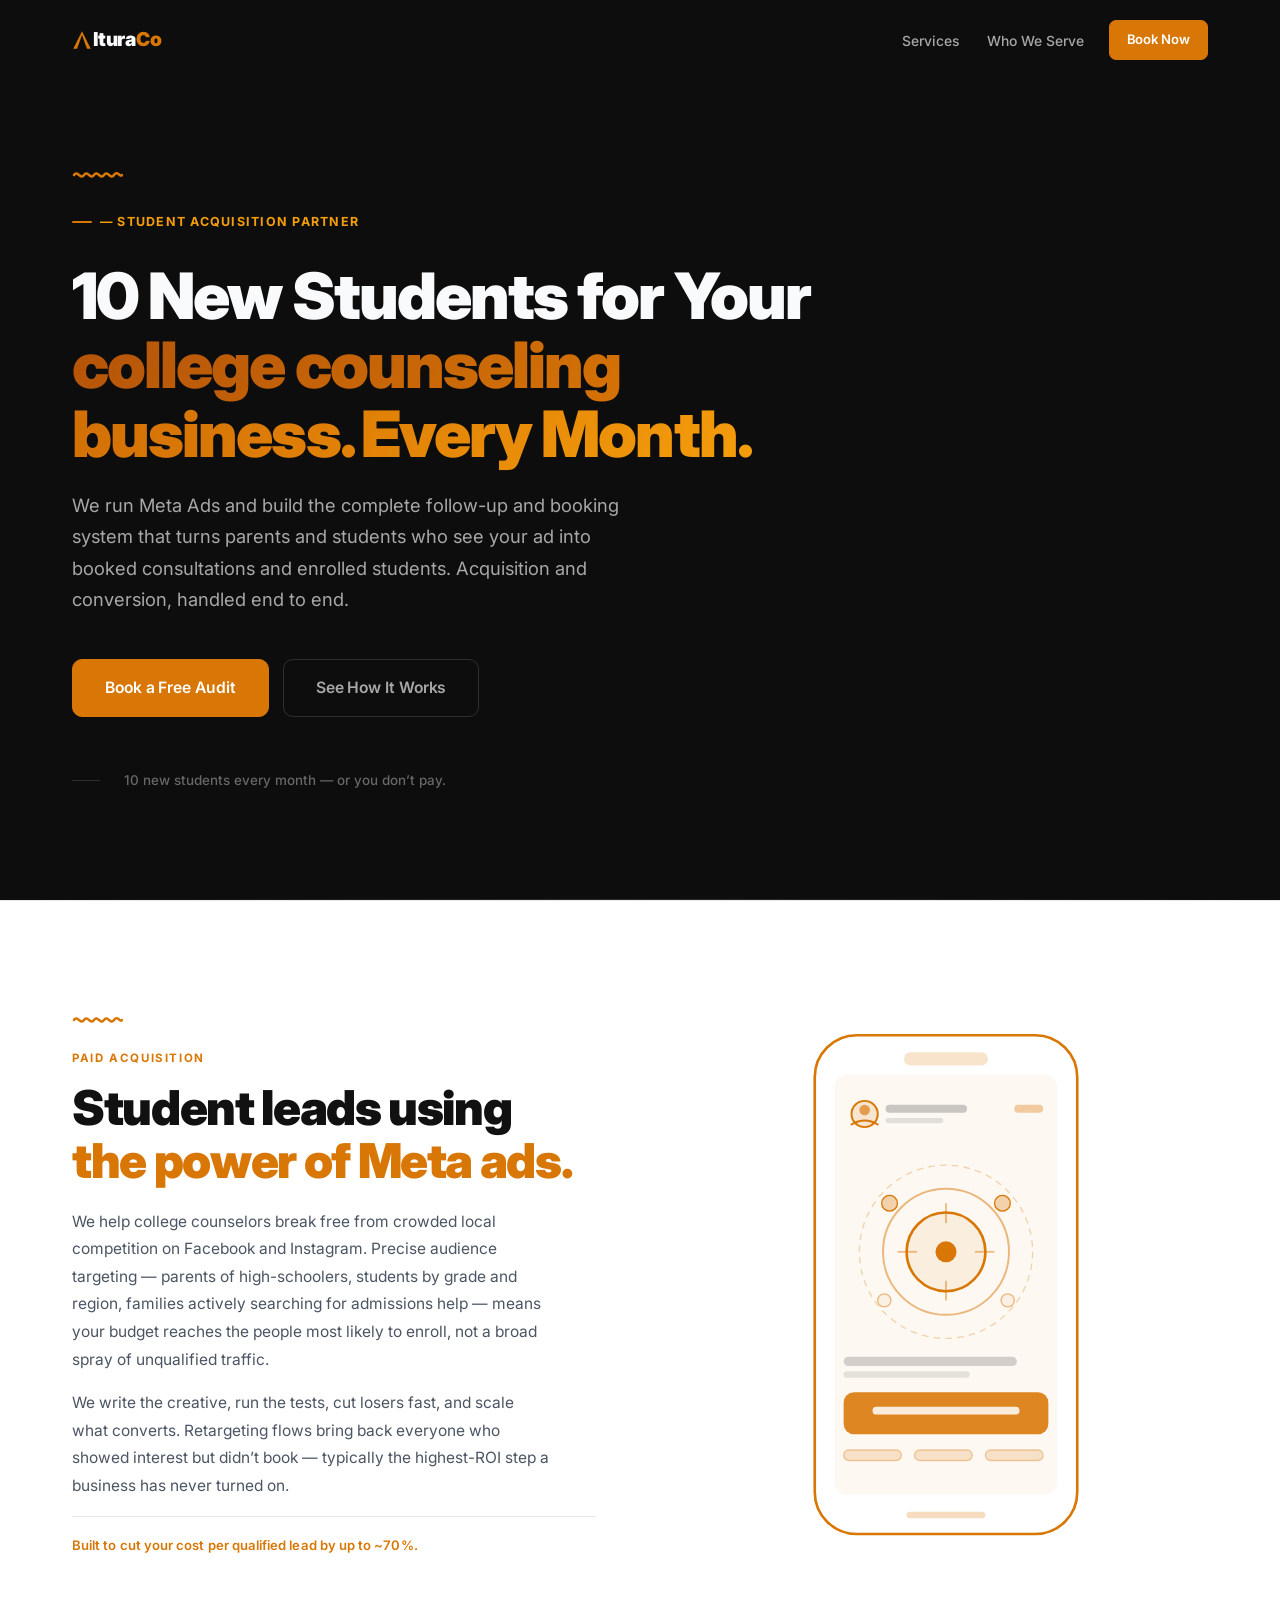
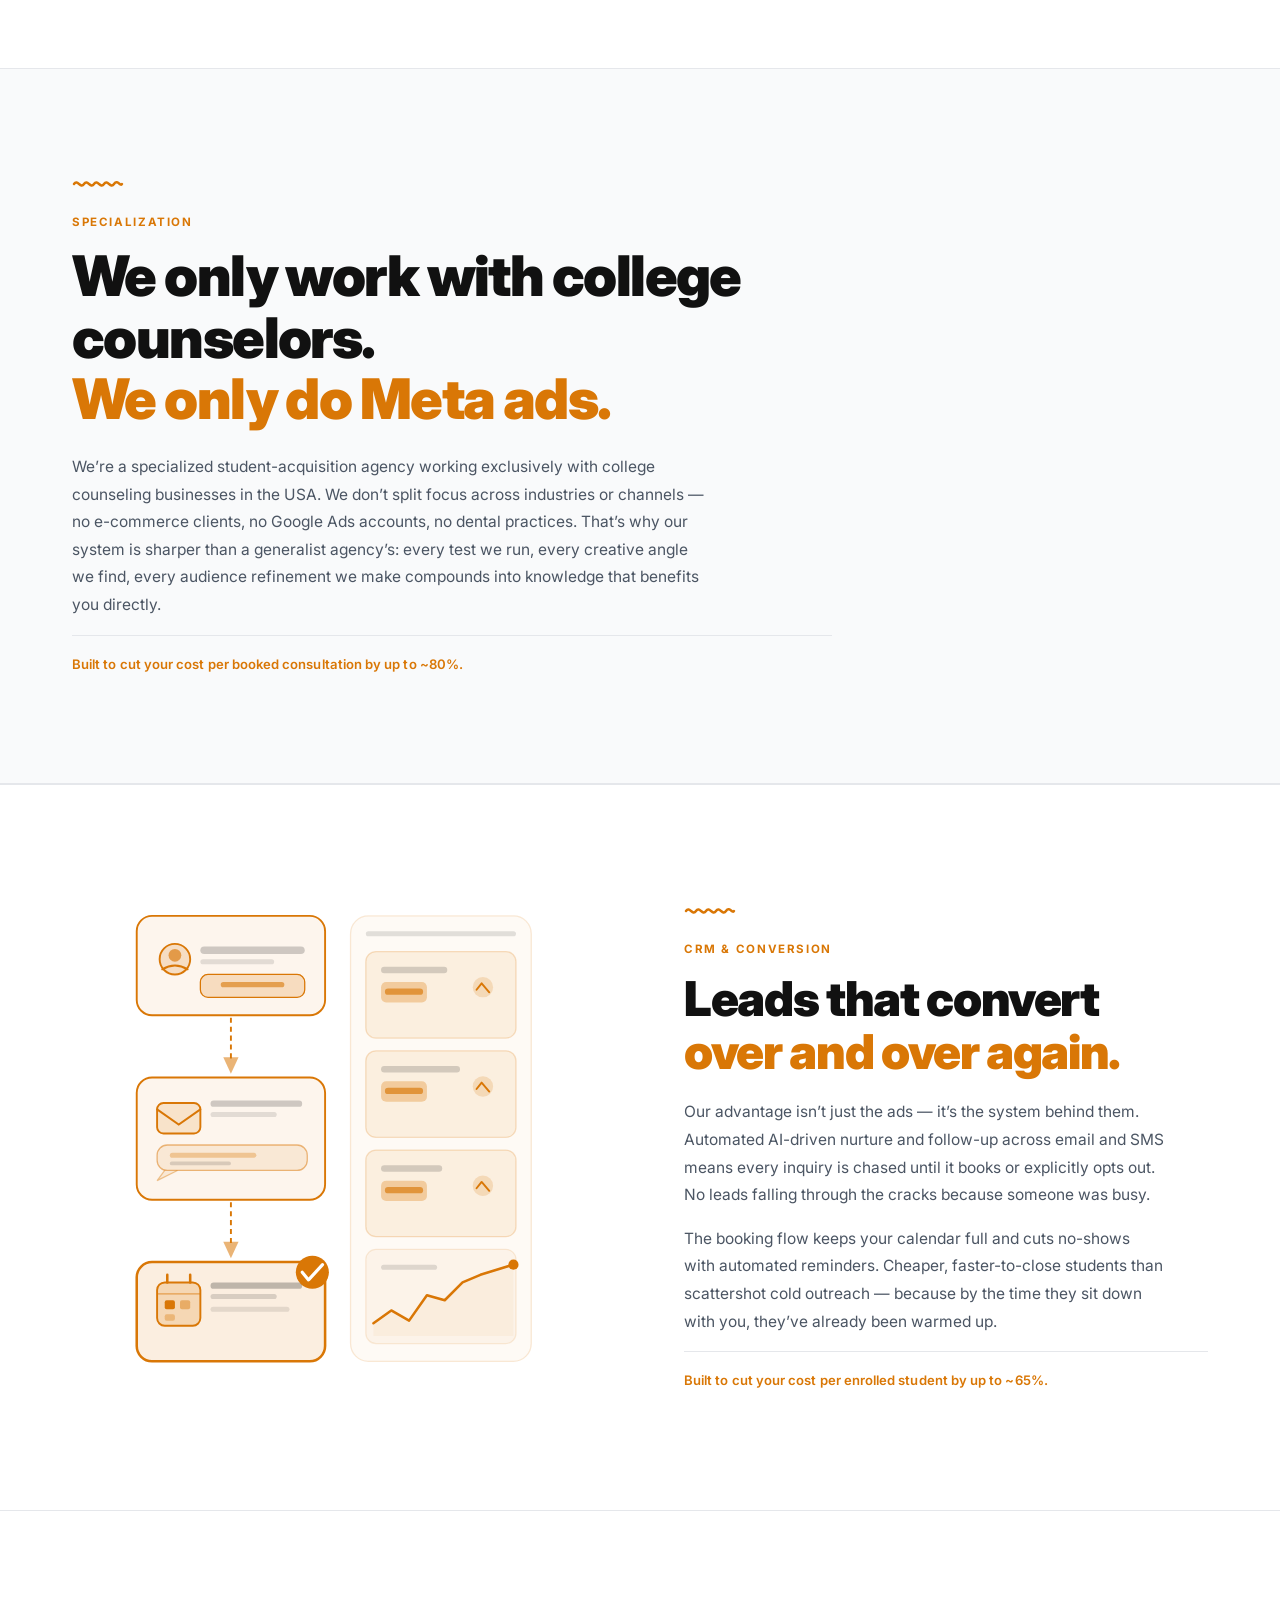
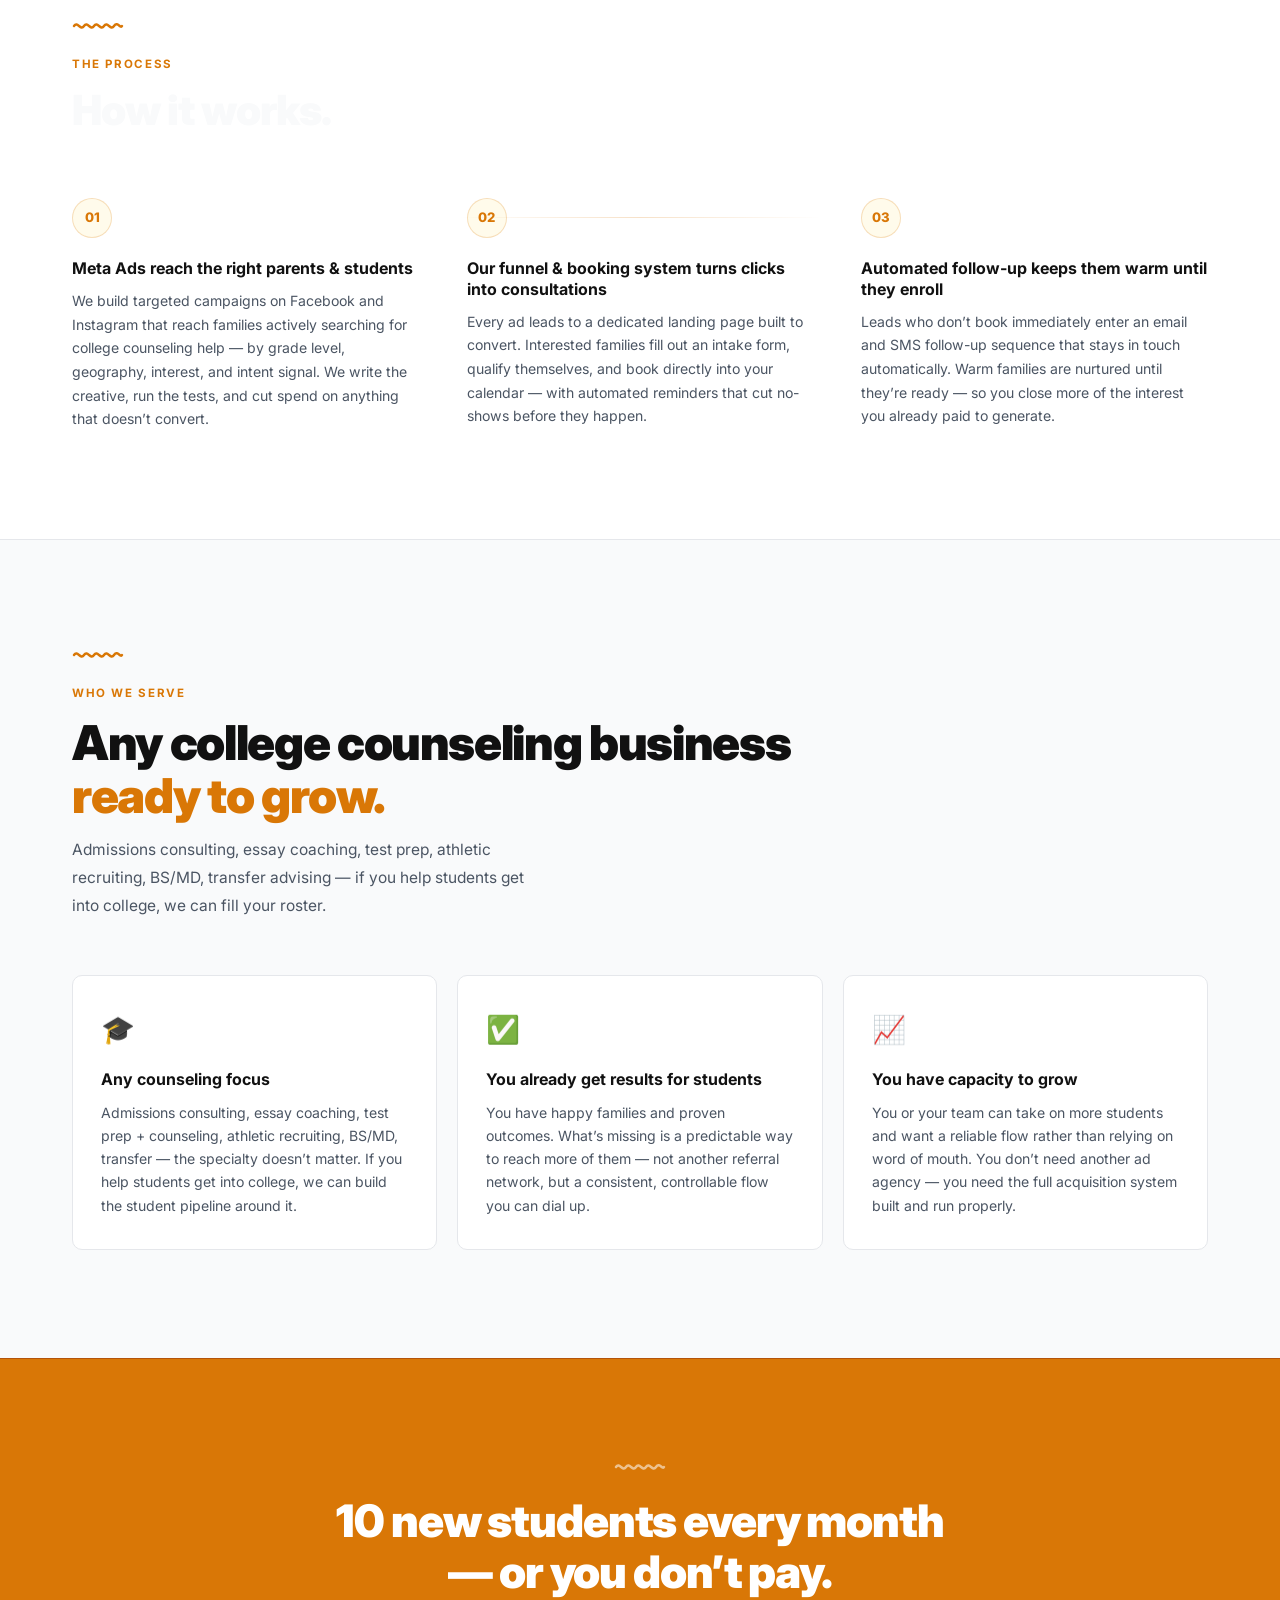
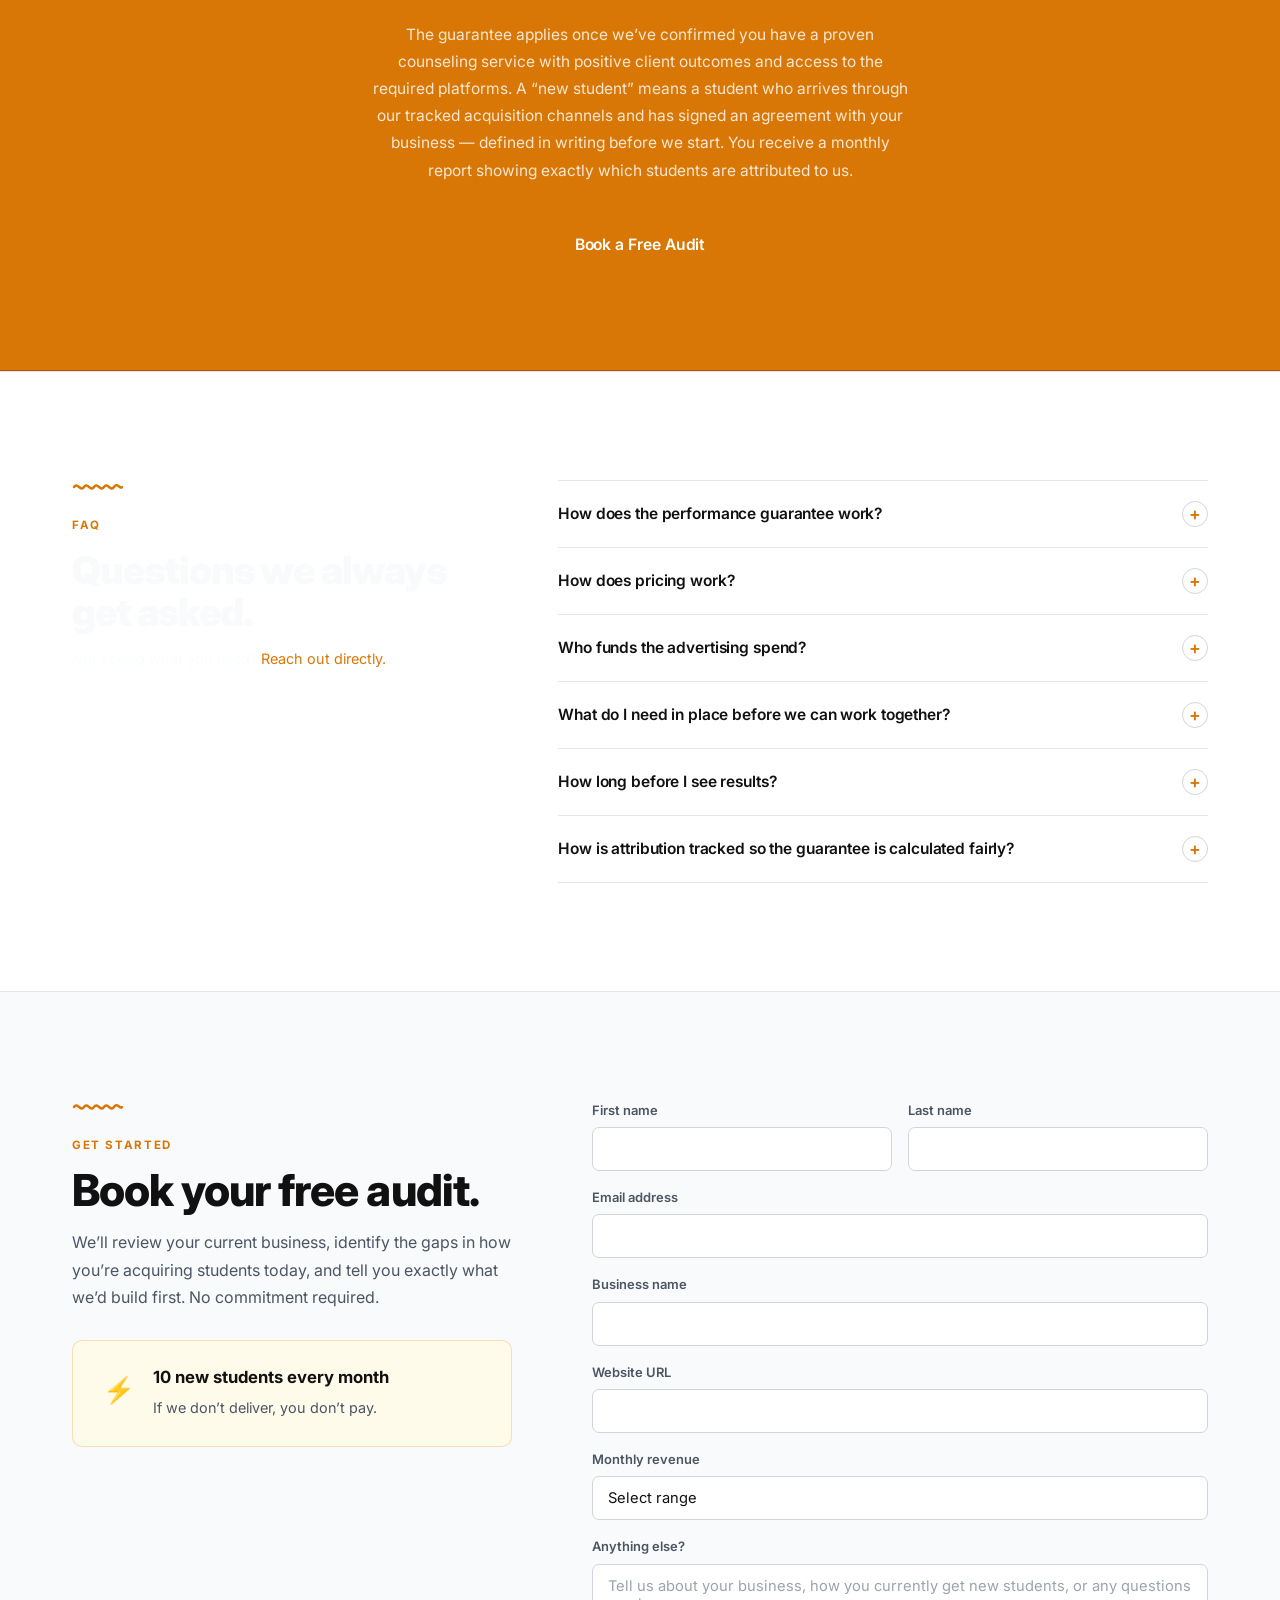
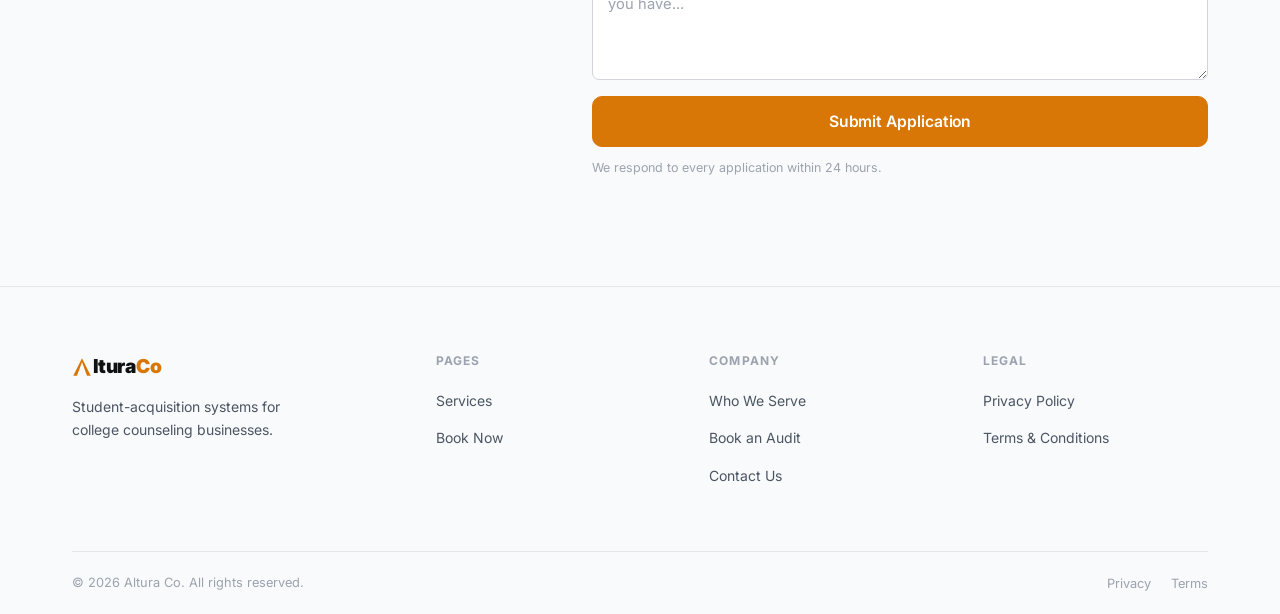
==== index.html @ 6a2d8220 "Replace 'practice' with 'business' across all pages Every reference to the college counseling practi" ====
﻿<!DOCTYPE html>
<html lang="en">
<head>
  <meta charset="UTF-8">
  <meta name="viewport" content="width=device-width, initial-scale=1.0">
  <title>Altura Co &mdash; Student Acquisition for College Counselors</title>
  <meta name="description" content="Altura Co fills college counseling businesses with 10 new students every month using Meta Ads and a complete acquisition system. Guaranteed.">
  <link rel="preconnect" href="https://fonts.googleapis.com">
  <link rel="preconnect" href="https://fonts.gstatic.com" crossorigin>
  <link href="https://fonts.googleapis.com/css2?family=Inter:wght@400;500;600;700;800;900&display=swap" rel="stylesheet">
  <link rel="stylesheet" href="style.css">
</head>
<body>

  <!-- NAV -->
  <nav class="nav" id="nav">
    <div class="container nav__inner">
      <a href="index.html" class="nav__logo"><img src="logo.svg" alt="A" class="nav__logo-icon">ltura<span>Co</span></a>
      <button class="nav__toggle" id="navToggle" aria-label="Open menu">
        <span></span><span></span><span></span>
      </button>
      <ul class="nav__links" id="navLinks">
        <li><a href="services.html">Services</a></li>
        <li><a href="#who-we-serve">Who We Serve</a></li>
        <li><a href="contact.html" class="btn btn--primary btn--sm">Book Now</a></li>
      </ul>
    </div>
  </nav>

  <!-- HERO -->
  <section class="hero">
    <div class="container">
      <div class="hero__inner">
        <span class="squiggle"><svg width="52" height="14" viewBox="0 0 52 14" fill="none" aria-hidden="true"><path d="M2 7 C5.5 2 8.5 12 12 7 C15.5 2 18.5 12 22 7 C25.5 2 28.5 12 32 7 C35.5 2 38.5 12 42 7 C45.5 2 48.5 10 50 7" stroke="#d97706" stroke-width="2.5" stroke-linecap="round"/></svg></span>
        <p class="hero__eyebrow">&#8212; Student Acquisition Partner</p>
        <h1>10 New Students for Your<br><span class="gradient-text">college counseling business. Every Month.</span></h1>
        <p class="hero__sub">We run Meta Ads and build the complete follow-up and booking system that turns parents and students who see your ad into booked consultations and enrolled students. Acquisition and conversion, handled end to end.</p>
        <div class="hero__ctas">
          <a href="contact.html" class="btn btn--primary btn--lg">Book a Free Audit</a>
          <a href="services.html" class="btn btn--ghost btn--lg">See How It Works</a>
        </div>
        <p class="hero__proof">
          <span class="hero__proof-line"></span>
          10 new students every month &mdash; or you don&rsquo;t pay.
        </p>
      </div>
    </div>
  </section>


  <!-- SECTION: Meta Ads — text left, illustration right -->
  <section class="split">
    <div class="container">
      <div class="split__inner">
        <div class="split__text">
          <span class="squiggle"><svg width="52" height="14" viewBox="0 0 52 14" fill="none" aria-hidden="true"><path d="M2 7 C5.5 2 8.5 12 12 7 C15.5 2 18.5 12 22 7 C25.5 2 28.5 12 32 7 C35.5 2 38.5 12 42 7 C45.5 2 48.5 10 50 7" stroke="#d97706" stroke-width="2.5" stroke-linecap="round"/></svg></span>
          <span class="kicker">Paid Acquisition</span>
          <h2 class="headline">Student leads using<br><em>the power of Meta ads.</em></h2>
          <p class="body-copy">We help college counselors break free from crowded local competition on Facebook and Instagram. Precise audience targeting &mdash; parents of high-schoolers, students by grade and region, families actively searching for admissions help &mdash; means your budget reaches the people most likely to enroll, not a broad spray of unqualified traffic.</p>
          <p class="body-copy">We write the creative, run the tests, cut losers fast, and scale what converts. Retargeting flows bring back everyone who showed interest but didn&rsquo;t book &mdash; typically the highest-ROI step a business has never turned on.</p>
          <span class="proof-line"><strong>Built to cut your cost per qualified lead by up to ~70%.</strong></span>
        </div>
        <div class="split__illus">
          <!-- ILLUSTRATION: Phone showing Meta ad targeting interface with audience rings -->
          <svg viewBox="0 0 320 420" fill="none" xmlns="http://www.w3.org/2000/svg" aria-label="Phone showing Meta ad targeting interface">
            <rect x="60" y="20" width="200" height="380" rx="32" stroke="#d97706" stroke-width="2"/>
            <rect x="75" y="50" width="170" height="320" rx="10" fill="rgba(217,119,6,0.05)"/>
            <rect x="128" y="33" width="64" height="10" rx="5" fill="rgba(217,119,6,0.2)"/>
            <rect x="130" y="383" width="60" height="5" rx="2.5" fill="rgba(217,119,6,0.25)"/>
            <circle cx="98" cy="80" r="10" fill="rgba(217,119,6,0.15)" stroke="#d97706" stroke-width="1.5"/>
            <circle cx="98" cy="77" r="4" fill="#d97706" fill-opacity="0.65"/>
            <path d="M88 88 Q98 82 108 88" stroke="#d97706" stroke-width="1.5" fill="none" stroke-linecap="round"/>
            <rect x="114" y="73" width="62" height="6" rx="3" fill="rgba(17,17,17,0.22)"/>
            <rect x="114" y="83" width="44" height="4" rx="2" fill="rgba(17,17,17,0.11)"/>
            <rect x="212" y="73" width="22" height="6" rx="3" fill="rgba(217,119,6,0.35)"/>
            <circle cx="160" cy="185" r="66" stroke="#d97706" stroke-width="1" stroke-dasharray="5 4" fill="none" opacity="0.3"/>
            <circle cx="160" cy="185" r="48" stroke="#d97706" stroke-width="1.5" fill="none" opacity="0.5"/>
            <circle cx="160" cy="185" r="30" stroke="#d97706" stroke-width="2" fill="rgba(217,119,6,0.08)"/>
            <circle cx="160" cy="185" r="8" fill="#d97706"/>
            <line x1="160" y1="148" x2="160" y2="163" stroke="#d97706" stroke-width="1.5" opacity="0.45"/>
            <line x1="160" y1="207" x2="160" y2="222" stroke="#d97706" stroke-width="1.5" opacity="0.45"/>
            <line x1="123" y1="185" x2="138" y2="185" stroke="#d97706" stroke-width="1.5" opacity="0.45"/>
            <line x1="182" y1="185" x2="197" y2="185" stroke="#d97706" stroke-width="1.5" opacity="0.45"/>
            <circle cx="117" cy="148" r="6" fill="rgba(217,119,6,0.3)" stroke="#d97706" stroke-width="1"/>
            <circle cx="203" cy="148" r="6" fill="rgba(217,119,6,0.3)" stroke="#d97706" stroke-width="1"/>
            <circle cx="113" cy="222" r="5" fill="rgba(217,119,6,0.12)" stroke="#d97706" stroke-width="1" opacity="0.5"/>
            <circle cx="207" cy="222" r="5" fill="rgba(217,119,6,0.12)" stroke="#d97706" stroke-width="1" opacity="0.5"/>
            <rect x="82" y="265" width="132" height="7" rx="3.5" fill="rgba(17,17,17,0.18)"/>
            <rect x="82" y="276" width="96" height="5" rx="2.5" fill="rgba(17,17,17,0.10)"/>
            <rect x="82" y="292" width="156" height="32" rx="8" fill="#d97706" opacity="0.88"/>
            <rect x="104" y="303" width="112" height="6" rx="3" fill="white" opacity="0.85"/>
            <rect x="82" y="336" width="44" height="8" rx="4" fill="rgba(217,119,6,0.18)" stroke="#d97706" stroke-width="1" stroke-opacity="0.35"/>
            <rect x="136" y="336" width="44" height="8" rx="4" fill="rgba(217,119,6,0.18)" stroke="#d97706" stroke-width="1" stroke-opacity="0.35"/>
            <rect x="190" y="336" width="44" height="8" rx="4" fill="rgba(217,119,6,0.18)" stroke="#d97706" stroke-width="1" stroke-opacity="0.35"/>
          </svg>
        </div>
      </div>
    </div>
  </section>

  <!-- SECTION: Statement — full-width, no illustration -->
  <section class="statement">
    <div class="container">
      <div class="statement__inner">
        <span class="squiggle"><svg width="52" height="14" viewBox="0 0 52 14" fill="none" aria-hidden="true"><path d="M2 7 C5.5 2 8.5 12 12 7 C15.5 2 18.5 12 22 7 C25.5 2 28.5 12 32 7 C35.5 2 38.5 12 42 7 C45.5 2 48.5 10 50 7" stroke="#d97706" stroke-width="2.5" stroke-linecap="round"/></svg></span>
        <span class="kicker">Specialization</span>
        <h2 class="headline">We only work with college counselors.<br><em>We only do Meta ads.</em></h2>
        <p class="body-copy" style="max-width:640px;">We&rsquo;re a specialized student-acquisition agency working exclusively with college counseling businesses in the USA. We don&rsquo;t split focus across industries or channels &mdash; no e-commerce clients, no Google Ads accounts, no dental practices. That&rsquo;s why our system is sharper than a generalist agency&rsquo;s: every test we run, every creative angle we find, every audience refinement we make compounds into knowledge that benefits you directly.</p>
        <span class="proof-line"><strong>Built to cut your cost per booked consultation by up to ~80%.</strong></span>
      </div>
    </div>
  </section>

  <!-- SECTION: Leads that convert — illustration left, text right -->
  <section class="split split--reverse">
    <div class="container">
      <div class="split__inner">
        <div class="split__text">
          <span class="squiggle"><svg width="52" height="14" viewBox="0 0 52 14" fill="none" aria-hidden="true"><path d="M2 7 C5.5 2 8.5 12 12 7 C15.5 2 18.5 12 22 7 C25.5 2 28.5 12 32 7 C35.5 2 38.5 12 42 7 C45.5 2 48.5 10 50 7" stroke="#d97706" stroke-width="2.5" stroke-linecap="round"/></svg></span>
          <span class="kicker">CRM &amp; Conversion</span>
          <h2 class="headline">Leads that convert<br><em>over and over again.</em></h2>
          <p class="body-copy">Our advantage isn&rsquo;t just the ads &mdash; it&rsquo;s the system behind them. Automated AI-driven nurture and follow-up across email and SMS means every inquiry is chased until it books or explicitly opts out. No leads falling through the cracks because someone was busy.</p>
          <p class="body-copy">The booking flow keeps your calendar full and cuts no-shows with automated reminders. Cheaper, faster-to-close students than scattershot cold outreach &mdash; because by the time they sit down with you, they&rsquo;ve already been warmed up.</p>
          <span class="proof-line"><strong>Built to cut your cost per enrolled student by up to ~65%.</strong></span>
        </div>
        <div class="split__illus">
          <!-- ILLUSTRATION: Lead nurture flow from inquiry to enrolled student -->
          <svg viewBox="0 0 330 400" fill="none" xmlns="http://www.w3.org/2000/svg" aria-label="Lead nurture flow from inquiry to booked consultation">
            <rect x="10" y="18" width="148" height="78" rx="12" fill="rgba(217,119,6,0.07)" stroke="#d97706" stroke-width="1.5"/>
            <circle cx="40" cy="52" r="12" fill="rgba(217,119,6,0.18)" stroke="#d97706" stroke-width="1.5"/>
            <circle cx="40" cy="49" r="5" fill="#d97706" fill-opacity="0.65"/>
            <path d="M30 60 Q40 54 50 60" stroke="#d97706" stroke-width="1.5" fill="none" stroke-linecap="round"/>
            <rect x="60" y="42" width="82" height="6" rx="3" fill="rgba(17,17,17,0.2)"/>
            <rect x="60" y="52" width="58" height="4" rx="2" fill="rgba(17,17,17,0.11)"/>
            <rect x="60" y="64" width="82" height="18" rx="6" fill="rgba(217,119,6,0.2)" stroke="#d97706" stroke-width="1"/>
            <rect x="76" y="70" width="50" height="4" rx="2" fill="#d97706" fill-opacity="0.6"/>
            <line x1="84" y1="98" x2="84" y2="132" stroke="#d97706" stroke-width="1.5" stroke-dasharray="4 3"/>
            <polygon points="78,129 84,142 90,129" fill="#d97706" fill-opacity="0.55"/>
            <rect x="10" y="145" width="148" height="96" rx="12" fill="rgba(217,119,6,0.07)" stroke="#d97706" stroke-width="1.5"/>
            <rect x="26" y="165" width="34" height="24" rx="5" fill="rgba(217,119,6,0.15)" stroke="#d97706" stroke-width="1.5"/>
            <path d="M26 170 L43 182 L60 170" stroke="#d97706" stroke-width="1.5" fill="none" stroke-linecap="round"/>
            <rect x="68" y="163" width="72" height="5" rx="2.5" fill="rgba(17,17,17,0.2)"/>
            <rect x="68" y="172" width="52" height="4" rx="2" fill="rgba(17,17,17,0.11)"/>
            <rect x="26" y="198" width="118" height="20" rx="8" fill="rgba(217,119,6,0.1)" stroke="#d97706" stroke-width="1" stroke-opacity="0.5"/>
            <path d="M32 218 L26 226 L42 218" fill="rgba(217,119,6,0.1)" stroke="#d97706" stroke-width="1" stroke-opacity="0.4"/>
            <rect x="36" y="204" width="68" height="4" rx="2" fill="#d97706" fill-opacity="0.32"/>
            <rect x="36" y="211" width="48" height="3" rx="1.5" fill="rgba(17,17,17,0.14)"/>
            <line x1="84" y1="243" x2="84" y2="277" stroke="#d97706" stroke-width="1.5" stroke-dasharray="4 3"/>
            <polygon points="78,274 84,287 90,274" fill="#d97706" fill-opacity="0.55"/>
            <rect x="10" y="290" width="148" height="78" rx="12" fill="rgba(217,119,6,0.12)" stroke="#d97706" stroke-width="2"/>
            <rect x="26" y="306" width="34" height="34" rx="6" fill="rgba(217,119,6,0.2)" stroke="#d97706" stroke-width="1.5"/>
            <line x1="26" y1="315" x2="60" y2="315" stroke="#d97706" stroke-width="1" opacity="0.6"/>
            <line x1="34" y1="306" x2="34" y2="300" stroke="#d97706" stroke-width="2" stroke-linecap="round"/>
            <line x1="52" y1="306" x2="52" y2="300" stroke="#d97706" stroke-width="2" stroke-linecap="round"/>
            <rect x="32" y="320" width="8" height="7" rx="1.5" fill="#d97706"/>
            <rect x="44" y="320" width="8" height="7" rx="1.5" fill="#d97706" fill-opacity="0.45"/>
            <rect x="32" y="331" width="8" height="5" rx="1.5" fill="#d97706" fill-opacity="0.35"/>
            <rect x="68" y="306" width="72" height="5" rx="2.5" fill="rgba(17,17,17,0.26)"/>
            <rect x="68" y="315" width="52" height="4" rx="2" fill="rgba(17,17,17,0.15)"/>
            <rect x="68" y="325" width="62" height="4" rx="2" fill="rgba(17,17,17,0.10)"/>
            <circle cx="148" cy="298" r="13" fill="#d97706"/>
            <path d="M140 298 L145 304 L156 292" stroke="white" stroke-width="2.5" stroke-linecap="round" stroke-linejoin="round" fill="none"/>
            <rect x="178" y="18" width="142" height="350" rx="14" fill="rgba(217,119,6,0.04)" stroke="rgba(217,119,6,0.16)" stroke-width="1"/>
            <rect x="190" y="30" width="118" height="4" rx="2" fill="rgba(17,17,17,0.12)"/>
            <rect x="190" y="46" width="118" height="68" rx="8" fill="rgba(217,119,6,0.09)" stroke="rgba(217,119,6,0.22)" stroke-width="1"/>
            <rect x="202" y="58" width="52" height="5" rx="2.5" fill="rgba(17,17,17,0.17)"/>
            <rect x="202" y="70" width="36" height="16" rx="4" fill="rgba(217,119,6,0.3)"/>
            <rect x="205" y="75" width="30" height="5" rx="2.5" fill="#d97706" fill-opacity="0.65"/>
            <circle cx="282" cy="74" r="8" fill="rgba(217,119,6,0.18)"/>
            <polyline points="277,76 281,71 287,78" stroke="#d97706" stroke-width="1.5" fill="none" stroke-linecap="round" stroke-linejoin="round"/>
            <rect x="190" y="124" width="118" height="68" rx="8" fill="rgba(217,119,6,0.09)" stroke="rgba(217,119,6,0.22)" stroke-width="1"/>
            <rect x="202" y="136" width="62" height="5" rx="2.5" fill="rgba(17,17,17,0.17)"/>
            <rect x="202" y="148" width="36" height="16" rx="4" fill="rgba(217,119,6,0.3)"/>
            <rect x="205" y="153" width="30" height="5" rx="2.5" fill="#d97706" fill-opacity="0.65"/>
            <circle cx="282" cy="152" r="8" fill="rgba(217,119,6,0.18)"/>
            <polyline points="277,154 281,149 287,156" stroke="#d97706" stroke-width="1.5" fill="none" stroke-linecap="round" stroke-linejoin="round"/>
            <rect x="190" y="202" width="118" height="68" rx="8" fill="rgba(217,119,6,0.09)" stroke="rgba(217,119,6,0.22)" stroke-width="1"/>
            <rect x="202" y="214" width="48" height="5" rx="2.5" fill="rgba(17,17,17,0.17)"/>
            <rect x="202" y="226" width="36" height="16" rx="4" fill="rgba(217,119,6,0.3)"/>
            <rect x="205" y="231" width="30" height="5" rx="2.5" fill="#d97706" fill-opacity="0.65"/>
            <circle cx="282" cy="230" r="8" fill="rgba(217,119,6,0.18)"/>
            <polyline points="277,232 281,227 287,234" stroke="#d97706" stroke-width="1.5" fill="none" stroke-linecap="round" stroke-linejoin="round"/>
            <rect x="190" y="280" width="118" height="74" rx="8" fill="rgba(217,119,6,0.05)" stroke="rgba(217,119,6,0.13)" stroke-width="1"/>
            <rect x="202" y="292" width="44" height="4" rx="2" fill="rgba(17,17,17,0.13)"/>
            <polyline points="196,338 210,328 224,336 238,316 252,320 266,306 280,300 306,292" stroke="#d97706" stroke-width="2" fill="none" stroke-linecap="round" stroke-linejoin="round"/>
            <circle cx="306" cy="292" r="4" fill="#d97706"/>
            <path d="M196,338 L210,328 L224,336 L238,316 L252,320 L266,306 L280,300 L306,292 L306,348 L196,348 Z" fill="#d97706" fill-opacity="0.05"/>
          </svg>
        </div>
      </div>
    </div>
  </section>

  <!-- SECTION: How it works -->
  <section class="hiw">
    <div class="container">
      <div class="hiw__header">
        <span class="squiggle"><svg width="52" height="14" viewBox="0 0 52 14" fill="none" aria-hidden="true"><path d="M2 7 C5.5 2 8.5 12 12 7 C15.5 2 18.5 12 22 7 C25.5 2 28.5 12 32 7 C35.5 2 38.5 12 42 7 C45.5 2 48.5 10 50 7" stroke="#d97706" stroke-width="2.5" stroke-linecap="round"/></svg></span>
        <span class="kicker">The Process</span>
        <h2 class="dark-h2" style="font-size:clamp(1.8rem,3.5vw,2.6rem); font-weight:900; color:var(--dt); letter-spacing:-.025em; line-height:1.1; margin-bottom:0;">How it works.</h2>
      </div>
      <div class="hiw__steps">
        <div class="hiw__step">
          <div class="hiw__num">01</div>
          <h3>Meta Ads reach the right parents &amp; students</h3>
          <p>We build targeted campaigns on Facebook and Instagram that reach families actively searching for college counseling help &mdash; by grade level, geography, interest, and intent signal. We write the creative, run the tests, and cut spend on anything that doesn&rsquo;t convert.</p>
        </div>
        <div class="hiw__step">
          <div class="hiw__num">02</div>
          <h3>Our funnel &amp; booking system turns clicks into consultations</h3>
          <p>Every ad leads to a dedicated landing page built to convert. Interested families fill out an intake form, qualify themselves, and book directly into your calendar &mdash; with automated reminders that cut no-shows before they happen.</p>
        </div>
        <div class="hiw__step">
          <div class="hiw__num">03</div>
          <h3>Automated follow-up keeps them warm until they enroll</h3>
          <p>Leads who don&rsquo;t book immediately enter an email and SMS follow-up sequence that stays in touch automatically. Warm families are nurtured until they&rsquo;re ready &mdash; so you close more of the interest you already paid to generate.</p>
        </div>
      </div>
    </div>
  </section>

  <!-- SECTION: Who We Serve -->
  <section class="who" id="who-we-serve">
    <div class="container">
      <div class="who__header">
        <span class="squiggle"><svg width="52" height="14" viewBox="0 0 52 14" fill="none" aria-hidden="true"><path d="M2 7 C5.5 2 8.5 12 12 7 C15.5 2 18.5 12 22 7 C25.5 2 28.5 12 32 7 C35.5 2 38.5 12 42 7 C45.5 2 48.5 10 50 7" stroke="#d97706" stroke-width="2.5" stroke-linecap="round"/></svg></span>
        <span class="kicker">Who We Serve</span>
        <h2 class="headline" style="margin-bottom:14px;">Any college counseling business<br><em>ready to grow.</em></h2>
        <p class="body-copy">Admissions consulting, essay coaching, test prep, athletic recruiting, BS/MD, transfer advising &mdash; if you help students get into college, we can fill your roster.</p>
      </div>
      <div class="who__cards">
        <div class="who__card">
          <div class="who__card-icon">&#x1F393;</div>
          <h4>Any counseling focus</h4>
          <p>Admissions consulting, essay coaching, test prep + counseling, athletic recruiting, BS/MD, transfer &mdash; the specialty doesn&rsquo;t matter. If you help students get into college, we can build the student pipeline around it.</p>
        </div>
        <div class="who__card">
          <div class="who__card-icon">&#x2705;</div>
          <h4>You already get results for students</h4>
          <p>You have happy families and proven outcomes. What&rsquo;s missing is a predictable way to reach more of them &mdash; not another referral network, but a consistent, controllable flow you can dial up.</p>
        </div>
        <div class="who__card">
          <div class="who__card-icon">&#x1F4C8;</div>
          <h4>You have capacity to grow</h4>
          <p>You or your team can take on more students and want a reliable flow rather than relying on word of mouth. You don&rsquo;t need another ad agency &mdash; you need the full acquisition system built and run properly.</p>
        </div>
      </div>
    </div>
  </section>

  <!-- GUARANTEE BAND -->
  <div class="g-band">
    <div class="container">
      <span class="squiggle" style="display:inline-block; margin-bottom:22px;"><svg width="52" height="14" viewBox="0 0 52 14" fill="none" aria-hidden="true"><path d="M2 7 C5.5 2 8.5 12 12 7 C15.5 2 18.5 12 22 7 C25.5 2 28.5 12 32 7 C35.5 2 38.5 12 42 7 C45.5 2 48.5 10 50 7" stroke="#d97706" stroke-width="2.5" stroke-linecap="round"/></svg></span>
      <p class="g-band__promise"><em>10 new students every month</em><br>&mdash; or you don&rsquo;t pay.</p>
      <p class="g-band__body">The guarantee applies once we&rsquo;ve confirmed you have a proven counseling service with positive client outcomes and access to the required platforms. A &ldquo;new student&rdquo; means a student who arrives through our tracked acquisition channels and has signed an agreement with your business &mdash; defined in writing before we start. You receive a monthly report showing exactly which students are attributed to us.</p>
      <a href="contact.html" class="btn btn--primary btn--lg">Book a Free Audit</a>
    </div>
  </div>

  <!-- FAQ -->
  <section class="faq-wrap">
    <div class="container">
      <div style="display:grid; grid-template-columns:1fr 1.6fr; gap:80px; align-items:start;">
        <div>
          <span class="squiggle"><svg width="52" height="14" viewBox="0 0 52 14" fill="none" aria-hidden="true"><path d="M2 7 C5.5 2 8.5 12 12 7 C15.5 2 18.5 12 22 7 C25.5 2 28.5 12 32 7 C35.5 2 38.5 12 42 7 C45.5 2 48.5 10 50 7" stroke="#d97706" stroke-width="2.5" stroke-linecap="round"/></svg></span>
          <span class="kicker">FAQ</span>
          <h2 style="font-size:clamp(1.7rem,3vw,2.4rem); font-weight:900; color:var(--dt); letter-spacing:-.025em; line-height:1.1; margin-bottom:14px;">Questions we always get asked.</h2>
          <p style="color:var(--dt-mid); font-size:.9rem;">Not seeing what you need? <a href="contact.html" class="link-blue">Reach out directly.</a></p>
        </div>
        <div class="faq-list faq-dark" id="faqList">
          <div class="faq-item">
            <button class="faq-trigger">
              How does the performance guarantee work?
              <span class="faq-trigger__icon">+</span>
            </button>
            <div class="faq-body">
              <p>Every engagement includes a performance guarantee: if we fail to deliver at least 10 new students in a month, you don&rsquo;t pay until we do. The guarantee applies once we&rsquo;ve confirmed you have a proven service with positive client outcomes and access to the required platforms. &ldquo;A new student&rdquo; means a student who arrives through our tracked acquisition channels and has signed an agreement with your business &mdash; confirmed in writing before the engagement begins.</p>
            </div>
          </div>
          <div class="faq-item">
            <button class="faq-trigger">
              How does pricing work?
              <span class="faq-trigger__icon">+</span>
            </button>
            <div class="faq-body">
              <p>Pricing is discussed on your free audit call. We structure every engagement around the specific situation of the business &mdash; there&rsquo;s no public rate card. What we can say is that our compensation is tied to the results we produce. Book a call and we&rsquo;ll be straightforward about what an engagement looks like before you decide anything.</p>
            </div>
          </div>
          <div class="faq-item">
            <button class="faq-trigger">
              Who funds the advertising spend?
              <span class="faq-trigger__icon">+</span>
            </button>
            <div class="faq-body">
              <p>You do. Advertising spend is separate from our fee and is paid directly by you into your own ad accounts. We manage and optimise the campaigns on your behalf, but we take no margin on ad spend.</p>
            </div>
          </div>
          <div class="faq-item">
            <button class="faq-trigger">
              What do I need in place before we can work together?
              <span class="faq-trigger__icon">+</span>
            </button>
            <div class="faq-body">
              <p>A live counseling service with positive results and testimonials from past students, and the capacity to take on new students. We handle everything else &mdash; the funnel, ad campaigns, CRM, tracking, follow-up automation, and creative. If you&rsquo;re not sure whether you qualify, book a free audit and we&rsquo;ll tell you honestly.</p>
            </div>
          </div>
          <div class="faq-item">
            <button class="faq-trigger">
              How long before I see results?
              <span class="faq-trigger__icon">+</span>
            </button>
            <div class="faq-body">
              <p>The funnel, follow-up sequences, and booking system go live in the first few weeks. Ad-driven consultation requests typically begin within 30 days of campaigns launching. We build the infrastructure first &mdash; landing page, CRM, automations &mdash; then turn on traffic so leads flow into a system that converts them.</p>
            </div>
          </div>
          <div class="faq-item">
            <button class="faq-trigger">
              How is attribution tracked so the guarantee is calculated fairly?
              <span class="faq-trigger__icon">+</span>
            </button>
            <div class="faq-body">
              <p>All students counted toward the guarantee must arrive through dedicated landing pages, unique links, or tracked booking flows we control. This is agreed in writing before the engagement begins and removes any ambiguity. You receive a monthly report showing exactly which students are attributed to our channels and how the numbers are calculated.</p>
            </div>
          </div>
        </div>
      </div>
    </div>
  </section>

  <!-- CONTACT / APPLICATION -->
  <section class="contact-wrap" id="contact">
    <div class="container">
      <div class="contact-wrap__grid">
        <div>
          <span class="squiggle"><svg width="52" height="14" viewBox="0 0 52 14" fill="none" aria-hidden="true"><path d="M2 7 C5.5 2 8.5 12 12 7 C15.5 2 18.5 12 22 7 C25.5 2 28.5 12 32 7 C35.5 2 38.5 12 42 7 C45.5 2 48.5 10 50 7" stroke="#d97706" stroke-width="2.5" stroke-linecap="round"/></svg></span>
          <span class="kicker">Get Started</span>
          <h2>Book your free audit.</h2>
          <p>We&rsquo;ll review your current business, identify the gaps in how you&rsquo;re acquiring students today, and tell you exactly what we&rsquo;d build first. No commitment required.</p>
          <div class="guarantee-box">
            <div class="guarantee-box__icon">&#9889;</div>
            <div>
              <h3>10 new students every month</h3>
              <p>If we don&rsquo;t deliver, you don&rsquo;t pay.</p>
            </div>
          </div>
        </div>
        <form class="form" action="https://formspree.io/f/xpqeneaq" method="POST">
          <div class="form__row">
            <div class="form__group">
              <label class="form__label" for="fname">First name</label>
              <input class="form__input" id="fname" name="first_name" type="text" required>
            </div>
            <div class="form__group">
              <label class="form__label" for="lname">Last name</label>
              <input class="form__input" id="lname" name="last_name" type="text" required>
            </div>
          </div>
          <div class="form__group">
            <label class="form__label" for="email">Email address</label>
            <input class="form__input" id="email" name="email" type="email" required>
          </div>
          <div class="form__group">
            <label class="form__label" for="brand">Business name</label>
            <input class="form__input" id="brand" name="business_name" type="text" required>
          </div>
          <div class="form__group">
            <label class="form__label" for="website">Website URL</label>
            <input class="form__input" id="website" name="website" type="url">
          </div>
          <div class="form__group">
            <label class="form__label" for="revenue">Monthly revenue</label>
            <select class="form__select" id="revenue" name="monthly_revenue">
              <option value="">Select range</option>
              <option>Under $5k</option>
              <option>$5k &ndash; $15k</option>
              <option>$15k &ndash; $40k</option>
              <option>$40k+</option>
            </select>
          </div>
          <div class="form__group">
            <label class="form__label" for="message">Anything else?</label>
            <textarea class="form__textarea" id="message" name="message" placeholder="Tell us about your business, how you currently get new students, or any questions you have..."></textarea>
          </div>
          <button type="submit" class="btn btn--primary btn--lg btn--full">Submit Application</button>
          <p class="form__note">We respond to every application within 24 hours.</p>
        </form>
      </div>
    </div>
  </section>

  <!-- FOOTER -->
  <footer class="footer">
    <div class="container">
      <div class="footer__inner">
        <div class="footer__brand">
          <a href="index.html" class="nav__logo"><img src="logo.svg" alt="A" class="nav__logo-icon">ltura<span>Co</span></a>
          <p>Student-acquisition systems for college counseling businesses.</p>
        </div>
        <div class="footer__col">
          <h5>Pages</h5>
          <ul>
            <li><a href="services.html">Services</a></li>
            <li><a href="contact.html">Book Now</a></li>
          </ul>
        </div>
        <div class="footer__col">
          <h5>Company</h5>
          <ul>
            <li><a href="#who-we-serve">Who We Serve</a></li>
            <li><a href="#contact">Book an Audit</a></li>
            <li><a href="mailto:alturaco.us@gmail.com">Contact Us</a></li>
          </ul>
        </div>
        <div class="footer__col">
          <h5>Legal</h5>
          <ul>
            <li><a href="privacy-policy.html">Privacy Policy</a></li>
            <li><a href="terms.html">Terms &amp; Conditions</a></li>
          </ul>
        </div>
      </div>
      <div class="footer__bottom">
        <p>&copy; 2026 Altura Co. All rights reserved.</p>
        <div class="footer__legal">
          <a href="privacy-policy.html">Privacy</a>
          <a href="terms.html">Terms</a>
        </div>
      </div>
    </div>
  </footer>

  <script>
    // Nav scroll
    const nav = document.getElementById('nav');
    window.addEventListener('scroll', () => {
      nav.classList.toggle('nav--scrolled', window.scrollY > 30);
    }, { passive: true });

    // Mobile nav
    const toggle = document.getElementById('navToggle');
    const links  = document.getElementById('navLinks');
    toggle.addEventListener('click', () => {
      const open = links.classList.toggle('nav__links--open');
      toggle.classList.toggle('nav__toggle--open', open);
      document.body.style.overflow = open ? 'hidden' : '';
    });
    links.querySelectorAll('a').forEach(a => a.addEventListener('click', () => {
      links.classList.remove('nav__links--open');
      toggle.classList.remove('nav__toggle--open');
      document.body.style.overflow = '';
    }));

    // FAQ accordion
    document.getElementById('faqList').addEventListener('click', e => {
      const trigger = e.target.closest('.faq-trigger');
      if (!trigger) return;
      const item = trigger.closest('.faq-item');
      const body = item.querySelector('.faq-body');
      const isOpen = item.classList.contains('open');
      document.querySelectorAll('.faq-item').forEach(i => {
        i.classList.remove('open');
        i.querySelector('.faq-body').style.maxHeight = null;
      });
      if (!isOpen) {
        item.classList.add('open');
        body.style.maxHeight = body.scrollHeight + 'px';
      }
    });

    // Scroll reveal
    (function () {
      const obs = new IntersectionObserver(entries => {
        entries.forEach(e => { if (e.isIntersecting) e.target.classList.add('is-visible'); });
      }, { threshold: 0.07, rootMargin: '0px 0px -40px 0px' });
      document.querySelectorAll('.hero__inner, .split__text, .split__illus, .statement__inner, .hiw__header, .hiw__step, .who__header, .who__card, .g-band > .container, .faq-wrap > .container > div > div, .contact-wrap__grid > *').forEach((el, i) => {
        el.classList.add('reveal');
        obs.observe(el);
      });
    })();
  </script>

</body>
</html>
---- style.css ----
/* =============================================================
   AlturaCo — Global Stylesheet
   White-dominant, near-black text, bold type,
   amber/orange accent, minimal chrome, scroll reveals.
   ============================================================= */

:root {
  /* Light backgrounds */
  --bg:   #ffffff;
  --bg-1: #f9fafb;
  --bg-2: #f3f4f6;

  /* Dark sections */
  --dark:     #0d0d0d;
  --dark-mid: #161616;
  --dark-alt: #1d1d1d;

  /* Amber/orange accent */
  --blue:        #d97706;
  --blue-bright: #f59e0b;
  --blue-dark:   #b45309;
  --blue-pale:   #fffbeb;
  --blue-glow:   rgba(217, 119, 6, 0.10);
  --blue-border: rgba(217, 119, 6, 0.22);

  /* Alias: HTML inline styles reference --green* */
  --green:        #d97706;
  --green-bright: #f59e0b;
  --green-dark:   #b45309;
  --green-glow:   rgba(217, 119, 6, 0.10);
  --green-border: rgba(217, 119, 6, 0.22);

  /* Light-section text */
  --text:      #111111;
  --text-mid:  #4b5563;
  --muted:     #9ca3af;
  --border:    #e5e7eb;
  --border-mid:#d1d5db;

  /* Dark-section text */
  --dt:         #f9fafb;
  --dt-mid:     rgba(249,250,251,.65);
  --dt-muted:   rgba(249,250,251,.38);
  --dborder:    rgba(255,255,255,.08);
  --dborder-mid:rgba(255,255,255,.14);

  --font: 'Inter', -apple-system, BlinkMacSystemFont, 'Segoe UI', sans-serif;
  --max:  1200px;
  --r:    10px;
  --r-sm: 7px;
  --r-lg: 16px;

  --shadow-sm: 0 1px 3px rgba(0,0,0,.06), 0 1px 2px rgba(0,0,0,.04);
  --shadow:    0 4px 12px rgba(0,0,0,.07);
  --shadow-lg: 0 8px 30px rgba(0,0,0,.10);
  --shadow-xl: 0 20px 60px rgba(0,0,0,.14);
}

/* ── Reset ────────────────────────────────────────────────── */
*, *::before, *::after { box-sizing: border-box; margin: 0; padding: 0; }
html { scroll-behavior: smooth; }
body {
  font-family: var(--font);
  background: var(--bg);
  color: var(--text);
  line-height: 1.65;
  -webkit-font-smoothing: antialiased;
  -moz-osx-font-smoothing: grayscale;
}
img { display: block; max-width: 100%; }
a   { color: inherit; text-decoration: none; }
ul  { list-style: none; }
button { font-family: var(--font); }

/* ── Container ────────────────────────────────────────────── */
.container {
  width: 100%;
  max-width: var(--max);
  margin: 0 auto;
  padding: 0 32px;
}

/* ── Typography ───────────────────────────────────────────── */
h1 { font-size: clamp(2.4rem, 5.5vw, 4rem);    font-weight: 900; line-height: 1.08; letter-spacing: -.03em; }
h2 { font-size: clamp(1.75rem, 3.5vw, 2.75rem); font-weight: 800; line-height: 1.15; letter-spacing: -.022em; }
h3 { font-size: 1.15rem; font-weight: 700; line-height: 1.3; }
h4 { font-size: 1rem;    font-weight: 600; line-height: 1.35; }
h5 { font-size: .75rem;  font-weight: 700; text-transform: uppercase; letter-spacing: .1em; }
p  { line-height: 1.72; }

.gradient-text {
  background: linear-gradient(135deg, var(--blue-dark) 0%, var(--blue) 55%, var(--blue-bright) 100%);
  -webkit-background-clip: text;
  -webkit-text-fill-color: transparent;
  background-clip: text;
}
.text-blue  { color: var(--blue); }
.text-muted { color: var(--muted); }

/* ── Scroll reveal ────────────────────────────────────────── */
.reveal {
  opacity: 0;
  transform: translateY(28px);
  transition: opacity .55s cubic-bezier(.22,1,.36,1),
              transform .55s cubic-bezier(.22,1,.36,1);
}
.reveal.is-visible        { opacity: 1; transform: none; }
.reveal-delay-1           { transition-delay: .08s; }
.reveal-delay-2           { transition-delay: .16s; }
.reveal-delay-3           { transition-delay: .24s; }
.reveal-delay-4           { transition-delay: .32s; }
.reveal-delay-5           { transition-delay: .40s; }

/* ── Buttons ──────────────────────────────────────────────── */
.btn {
  display: inline-flex;
  align-items: center;
  justify-content: center;
  gap: 8px;
  font-weight: 600;
  font-size: .92rem;
  padding: 12px 24px;
  border-radius: var(--r-sm);
  border: 1.5px solid transparent;
  cursor: pointer;
  transition: background .16s, color .16s, border-color .16s,
              box-shadow .18s, transform .1s;
  white-space: nowrap;
  letter-spacing: -.005em;
}
.btn:hover  { transform: translateY(-1px); }
.btn:active { transform: translateY(0); }
.btn--lg   { padding: 15px 32px; font-size: .98rem; border-radius: var(--r); }
.btn--sm   { padding: 8px 17px; font-size: .82rem; }
.btn--full { width: 100%; }

.btn--primary {
  background: var(--blue);
  color: #fff;
  border-color: var(--blue);
}
.btn--primary:hover {
  background: var(--blue-dark);
  border-color: var(--blue-dark);
  box-shadow: 0 4px 18px rgba(217,119,6,.32);
}

.btn--ghost {
  background: transparent;
  color: var(--dt-mid);
  border-color: var(--dborder-mid);
}
.btn--ghost:hover {
  border-color: rgba(255,255,255,.32);
  color: var(--dt);
  background: rgba(255,255,255,.07);
}

.btn--outline-blue,
.btn--outline-orange,
.btn--outline-green {
  background: transparent;
  color: var(--blue);
  border-color: var(--blue-border);
}
.btn--outline-blue:hover,
.btn--outline-orange:hover,
.btn--outline-green:hover {
  background: var(--blue-glow);
  border-color: var(--blue);
}

.btn--dark {
  background: var(--dark);
  color: var(--dt);
  border-color: var(--dborder-mid);
}
.btn--dark:hover { background: var(--dark-mid); }

/* ── Nav ──────────────────────────────────────────────────── */
.nav {
  position: fixed;
  top: 0; left: 0; right: 0;
  z-index: 200;
  padding: 20px 0;
  transition: background .22s, padding .22s, box-shadow .22s, border-color .22s;
  border-bottom: 1px solid transparent;
}
.nav--scrolled {
  background: rgba(255,255,255,.96);
  backdrop-filter: blur(16px);
  -webkit-backdrop-filter: blur(16px);
  padding: 13px 0;
  border-color: var(--border);
  box-shadow: 0 1px 0 var(--border);
}
.nav__inner {
  display: flex;
  align-items: center;
  justify-content: space-between;
  gap: 24px;
}
.nav__logo {
  display: flex;
  align-items: center;
  gap: 1px;
  font-size: 1.2rem;
  font-weight: 900;
  color: var(--dt);
  letter-spacing: -.03em;
  flex-shrink: 0;
  transition: color .18s;
}
.nav--scrolled .nav__logo { color: var(--text); }
.nav__logo span { color: var(--blue); }
.nav__logo-icon {
  width: 20px; height: 20px;
  flex-shrink: 0;
  display: block;
}

.nav__links {
  display: flex;
  align-items: center;
  gap: 2px;
}
.nav__links > li > a:not(.btn) {
  color: var(--dt-mid);
  font-size: .87rem;
  font-weight: 500;
  padding: 7px 13px;
  border-radius: var(--r-sm);
  transition: color .14s, background .14s;
}
.nav--scrolled .nav__links > li > a:not(.btn) { color: var(--text-mid); }
.nav__links > li > a:not(.btn):hover           { color: var(--dt); background: rgba(255,255,255,.08); }
.nav--scrolled .nav__links > li > a:not(.btn):hover { color: var(--text); background: var(--bg-1); }
.nav__links > li > a.active:not(.btn) { color: var(--blue) !important; }
.nav__links .btn { margin-left: 10px; }

.nav__toggle {
  display: none;
  flex-direction: column;
  gap: 5px;
  background: none;
  border: none;
  cursor: pointer;
  padding: 6px;
}
.nav__toggle span {
  display: block;
  width: 22px; height: 2px;
  background: var(--dt);
  border-radius: 2px;
  transition: transform .2s, opacity .2s, background .18s;
}
.nav--scrolled .nav__toggle span { background: var(--text); }
.nav__toggle--open span:nth-child(1) { transform: translateY(7px) rotate(45deg); }
.nav__toggle--open span:nth-child(2) { opacity: 0; }
.nav__toggle--open span:nth-child(3) { transform: translateY(-7px) rotate(-45deg); }

/* ── Hero (Home) — dark ───────────────────────────────────── */
.hero {
  min-height: 100vh;
  display: flex;
  align-items: center;
  padding: 160px 0 100px;
  background: var(--dark);
  position: relative;
  overflow: hidden;
}
.hero::after {
  content: '';
  position: absolute;
  bottom: 0; left: 0; right: 0;
  height: 1px;
  background: linear-gradient(90deg, transparent, var(--dborder-mid), transparent);
  pointer-events: none;
}
.hero .container { position: relative; z-index: 1; }
.hero__inner      { max-width: 820px; }

.hero__eyebrow {
  display: inline-flex;
  align-items: center;
  gap: 8px;
  color: var(--blue-bright);
  font-size: .78rem;
  font-weight: 700;
  text-transform: uppercase;
  letter-spacing: .1em;
  margin-bottom: 28px;
}
.hero__eyebrow::before {
  content: '';
  width: 20px; height: 2px;
  background: var(--blue);
  border-radius: 2px;
}

.hero h1   { color: var(--dt); margin-bottom: 22px; }
.hero__sub { font-size: 1.15rem; color: var(--dt-mid); max-width: 560px; margin-bottom: 44px; line-height: 1.7; }
.hero__ctas { display: flex; gap: 14px; flex-wrap: wrap; margin-bottom: 52px; }
.hero__proof {
  display: flex;
  align-items: center;
  gap: 12px;
  color: var(--dt-muted);
  font-size: .84rem;
  font-weight: 500;
}
.hero__proof::before {
  content: '';
  width: 28px; height: 1px;
  background: var(--dborder-mid);
  flex-shrink: 0;
}

/* ── Stats bar — dark ─────────────────────────────────────── */
.stats-bar {
  background: var(--dark-alt);
  border-bottom: 1px solid var(--dborder);
  padding: 40px 0;
}
.stats-bar__grid {
  display: grid;
  grid-template-columns: repeat(4, 1fr);
  text-align: center;
}
.stat { padding: 8px 16px; }
.stat + .stat { border-left: 1px solid var(--dborder); }
.stat__number {
  display: block;
  font-size: 2.2rem;
  font-weight: 900;
  color: var(--dt);
  letter-spacing: -.03em;
  line-height: 1;
  margin-bottom: 8px;
}
.stat__label {
  display: block;
  font-size: .8rem;
  color: var(--dt-mid);
  line-height: 1.45;
  font-weight: 500;
}

/* ── Page Hero (inner pages) — dark ──────────────────────── */
.page-hero {
  padding: 148px 0 72px;
  background: var(--dark);
  position: relative;
  overflow: hidden;
  border-bottom: 1px solid var(--dborder);
}
.page-hero::after {
  content: '';
  position: absolute;
  bottom: 0; left: 0; right: 0;
  height: 1px;
  background: linear-gradient(90deg, transparent, var(--dborder-mid), transparent);
  pointer-events: none;
}
.page-hero .container    { position: relative; z-index: 1; }
.page-hero__eyebrow {
  font-size: .75rem;
  font-weight: 700;
  text-transform: uppercase;
  letter-spacing: .12em;
  color: var(--blue-bright);
  margin-bottom: 14px;
}
.page-hero h1 { color: var(--dt); margin-bottom: 14px; font-size: clamp(2rem, 4vw, 3rem); }
.page-hero p  { color: var(--dt-mid); font-size: 1.05rem; max-width: 560px; }
.legal__date  { color: var(--dt-muted); font-size: .84rem; margin-top: 8px; }

/* ── Sections (light) ─────────────────────────────────────── */
.section      { padding: 96px 0; }
.section--alt { background: var(--bg-1); }
.section--dark{ background: var(--bg); }

.section__eyebrow {
  font-size: .73rem;
  font-weight: 700;
  text-transform: uppercase;
  letter-spacing: .12em;
  color: var(--blue);
  margin-bottom: 12px;
}
.section__header          { margin-bottom: 56px; }
.section__header--center  { text-align: center; max-width: 600px; margin-left: auto; margin-right: auto; }
.section__header h2       { margin-bottom: 12px; color: var(--text); }
.section__header p        { color: var(--text-mid); font-size: 1rem; }

/* ── Service cards ────────────────────────────────────────── */
.services-grid {
  display: grid;
  grid-template-columns: repeat(3, 1fr);
  gap: 20px;
}
.service-card {
  background: var(--bg);
  border: 1px solid var(--border);
  border-radius: var(--r);
  padding: 30px;
  transition: border-color .18s, box-shadow .2s, transform .18s;
}
.section--alt .service-card { background: var(--bg); }
.service-card:hover {
  border-color: var(--blue-border);
  box-shadow: var(--shadow-lg);
  transform: translateY(-3px);
}
.service-card__icon {
  width: 44px; height: 44px;
  background: var(--blue-pale);
  border: 1px solid var(--blue-border);
  border-radius: var(--r-sm);
  display: flex;
  align-items: center;
  justify-content: center;
  margin-bottom: 18px;
  font-size: 1.2rem;
}
.service-card h3 { margin-bottom: 9px; font-size: 1rem; color: var(--text); }
.service-card p  { color: var(--text-mid); font-size: .875rem; line-height: 1.65; }
.service-card__tag {
  display: inline-block;
  margin-top: 14px;
  font-size: .7rem;
  font-weight: 600;
  text-transform: uppercase;
  letter-spacing: .08em;
  color: var(--blue);
  background: var(--blue-pale);
  border: 1px solid var(--blue-border);
  padding: 3px 9px;
  border-radius: 100px;
}

/* ── Niche cards ──────────────────────────────────────────── */
.niches-grid {
  display: grid;
  grid-template-columns: repeat(5, 1fr);
  gap: 16px;
}
.niche-card {
  background: var(--bg);
  border: 1px solid var(--border);
  border-radius: var(--r);
  padding: 26px 16px;
  text-align: center;
  transition: border-color .18s, box-shadow .18s, transform .18s;
}
.niche-card:hover {
  border-color: var(--blue-border);
  box-shadow: var(--shadow);
  transform: translateY(-2px);
}
.niche-card__icon  { font-size: 1.8rem; margin-bottom: 10px; }
.niche-card h4     { margin-bottom: 7px; font-size: .9rem; color: var(--text); }
.niche-card p      { font-size: .78rem; color: var(--text-mid); line-height: 1.5; }
.niche-card__churn {
  display: inline-block;
  margin-top: 10px;
  font-size: .68rem;
  font-weight: 700;
  text-transform: uppercase;
  letter-spacing: .08em;
  padding: 3px 9px;
  border-radius: 100px;
  background: var(--blue-pale);
  color: var(--blue-dark);
  border: 1px solid var(--blue-border);
}

/* ── Team cards ───────────────────────────────────────────── */
.team-grid {
  display: grid;
  grid-template-columns: repeat(2, 1fr);
  gap: 24px;
  max-width: 800px;
}
.team-card {
  background: var(--bg);
  border: 1px solid var(--border);
  border-radius: var(--r-lg);
  padding: 32px;
  display: flex;
  gap: 22px;
  align-items: flex-start;
  box-shadow: var(--shadow-sm);
}
.team-card__avatar {
  width: 68px; height: 68px;
  border-radius: 50%;
  background: var(--blue-pale);
  border: 2px solid var(--blue-border);
  display: flex;
  align-items: center;
  justify-content: center;
  font-size: 1.1rem;
  font-weight: 800;
  color: var(--blue-dark);
  flex-shrink: 0;
  letter-spacing: -.02em;
}
.team-card__role { font-size: .72rem; font-weight: 700; text-transform: uppercase; letter-spacing: .1em; color: var(--blue); margin-bottom: 3px; }
.team-card h3    { margin-bottom: 9px; font-size: 1.1rem; color: var(--text); }
.team-card p     { color: var(--text-mid); font-size: .875rem; line-height: 1.65; }

/* ── Guarantee box ────────────────────────────────────────── */
.guarantee-box {
  background: var(--blue-pale);
  border: 1px solid var(--blue-border);
  border-radius: var(--r);
  padding: 26px 30px;
  display: flex;
  gap: 18px;
  align-items: flex-start;
}
.guarantee-box__icon { font-size: 1.6rem; flex-shrink: 0; margin-top: 2px; }
.guarantee-box h3    { margin-bottom: 7px; color: var(--text); font-size: 1.05rem; }
.guarantee-box p     { color: var(--text-mid); font-size: .9rem; }

/* ── Pricing cards ────────────────────────────────────────── */
.pricing-grid {
  display: grid;
  grid-template-columns: repeat(2, 1fr);
  gap: 24px;
  max-width: 860px;
}
.pricing-card {
  background: var(--bg);
  border: 1px solid var(--border);
  border-radius: var(--r-lg);
  padding: 40px;
  position: relative;
  box-shadow: var(--shadow-sm);
}
.pricing-card--featured {
  border-color: var(--blue);
  box-shadow: 0 0 0 1px var(--blue), var(--shadow-lg);
}
.pricing-card__badge {
  position: absolute;
  top: -13px; left: 50%;
  transform: translateX(-50%);
  background: var(--blue);
  color: #fff;
  font-size: .7rem;
  font-weight: 700;
  text-transform: uppercase;
  letter-spacing: .08em;
  padding: 4px 16px;
  border-radius: 100px;
  white-space: nowrap;
}
.pricing-card__label  { font-size: .72rem; font-weight: 700; text-transform: uppercase; letter-spacing: .1em; color: var(--muted); margin-bottom: 6px; }
.pricing-card h3      { font-size: 1.45rem; color: var(--text); margin-bottom: 5px; }
.pricing-card__tag    { font-size: .84rem; color: var(--text-mid); margin-bottom: 22px; }
.pricing-card__price {
  display: flex;
  align-items: baseline;
  gap: 8px;
  padding-bottom: 22px;
  margin-bottom: 22px;
  border-bottom: 1px solid var(--border);
}
.pricing-card__amount { font-size: 2.7rem; font-weight: 900; letter-spacing: -.035em; color: var(--text); }
.pricing-card__period { color: var(--muted); font-size: .86rem; }
.pricing-card__features { display: flex; flex-direction: column; gap: 11px; margin-bottom: 30px; }
.pricing-card__features li { display: flex; gap: 10px; font-size: .875rem; color: var(--text-mid); }
.check { color: var(--blue); font-weight: 700; flex-shrink: 0; }

/* ── FAQ accordion ────────────────────────────────────────── */
.faq-list { max-width: 700px; }
.faq-item { border-bottom: 1px solid var(--border); }
.faq-item:first-child { border-top: 1px solid var(--border); }

.faq-trigger {
  width: 100%;
  background: none;
  border: none;
  cursor: pointer;
  display: flex;
  align-items: center;
  justify-content: space-between;
  gap: 16px;
  padding: 20px 0;
  text-align: left;
  color: var(--text);
  font-size: .97rem;
  font-weight: 600;
  letter-spacing: -.008em;
  transition: color .14s;
}
.faq-trigger:hover { color: var(--blue); }
.faq-trigger__icon {
  width: 26px; height: 26px;
  border: 1px solid var(--border-mid);
  border-radius: 50%;
  display: flex;
  align-items: center;
  justify-content: center;
  flex-shrink: 0;
  color: var(--blue);
  font-size: 1.1rem;
  line-height: 1;
  transition: transform .25s, background .2s, border-color .2s;
}
.faq-item.open .faq-trigger__icon {
  transform: rotate(45deg);
  background: var(--blue-pale);
  border-color: var(--blue-border);
}
.faq-body { max-height: 0; overflow: hidden; transition: max-height .32s cubic-bezier(.4,0,.2,1); }
.faq-body p { padding-bottom: 20px; color: var(--text-mid); font-size: .91rem; line-height: 1.72; }

/* ── Contact form ─────────────────────────────────────────── */
.form { max-width: 640px; }
.form__row { display: grid; grid-template-columns: repeat(2, 1fr); gap: 16px; }
.form__group { display: flex; flex-direction: column; gap: 6px; margin-bottom: 16px; }
.form__label { font-size: .81rem; font-weight: 600; color: var(--text-mid); }
.form__input,
.form__select,
.form__textarea {
  background: var(--bg);
  border: 1px solid var(--border-mid);
  border-radius: var(--r-sm);
  color: var(--text);
  font-family: var(--font);
  font-size: .92rem;
  padding: 12px 15px;
  width: 100%;
  transition: border-color .18s, box-shadow .18s;
  outline: none;
  -webkit-appearance: none;
}
.form__input::placeholder,
.form__textarea::placeholder { color: var(--muted); }
.form__input:focus,
.form__select:focus,
.form__textarea:focus {
  border-color: var(--blue);
  box-shadow: 0 0 0 3px var(--blue-glow);
}
.form__select { cursor: pointer; }
.form__select option { background: var(--bg); color: var(--text); }
.form__textarea { resize: vertical; min-height: 116px; }
.form__note { font-size: .78rem; color: var(--muted); margin-top: 10px; }

/* ── CTA strip — dark ─────────────────────────────────────── */
.cta-strip {
  padding: 96px 0;
  background: var(--dark);
  position: relative;
  overflow: hidden;
  text-align: center;
  border-top: 1px solid var(--dborder);
}
.cta-strip .container  { position: relative; z-index: 1; }
.cta-strip__inner      { max-width: 560px; margin: 0 auto; }
.cta-strip .section__eyebrow { color: var(--blue-bright); margin-bottom: 14px; }
.cta-strip h2          { color: var(--dt); margin-bottom: 14px; }
.cta-strip p           { color: var(--dt-mid); margin-bottom: 32px; font-size: 1.02rem; }
.cta-strip .btn--primary {
  background: var(--blue);
  border-color: var(--blue);
  color: #fff;
}
.cta-strip .btn--primary:hover {
  background: var(--blue-dark);
  border-color: var(--blue-dark);
  box-shadow: 0 4px 20px rgba(217,119,6,.4);
}
.cta-strip__sub { margin-top: 14px; font-size: .78rem; color: var(--dt-muted); }

/* ── Footer — dark ────────────────────────────────────────── */
.footer {
  background: var(--dark);
  border-top: 1px solid var(--dborder);
  padding: 64px 0 0;
}
.footer__inner {
  display: grid;
  grid-template-columns: 1.4fr 1fr 1fr 1fr;
  gap: 48px;
  padding-bottom: 52px;
  border-bottom: 1px solid var(--dborder);
}
.footer .nav__logo { color: var(--dt); }
.footer__brand p   { color: var(--dt-muted); font-size: .875rem; margin-top: 12px; line-height: 1.65; max-width: 240px; }
.footer__col h5    { color: var(--dt-muted); margin-bottom: 16px; }
.footer__col li    { margin-bottom: 11px; }
.footer__col a     { color: rgba(249,250,251,.45); font-size: .875rem; transition: color .14s; }
.footer__col a:hover { color: var(--dt); }
.footer__bottom {
  padding: 20px 0;
  display: flex;
  align-items: center;
  justify-content: space-between;
  gap: 16px;
}
.footer__bottom p, .footer__bottom a { color: var(--dt-muted); font-size: .8rem; }
.footer__bottom a:hover { color: var(--dt-mid); }
.footer__legal { display: flex; gap: 20px; }

/* ── Inline utility ───────────────────────────────────────── */
.link-green,
.link-blue { color: var(--blue); }
.link-green:hover,
.link-blue:hover { color: var(--blue-dark); text-decoration: underline; }

/* ── Legal ────────────────────────────────────────────────── */
.legal-content { max-width: 700px; }
.legal-content h2 {
  font-size: 1.1rem;
  color: var(--text);
  margin: 48px 0 12px;
  padding-bottom: 8px;
  border-bottom: 2px solid var(--blue);
  display: inline-block;
}
.legal-content h2:first-of-type { margin-top: 0; }
.legal-content p  { color: var(--text-mid); margin-bottom: 14px; font-size: .91rem; line-height: 1.75; }
.legal-content ul { list-style: disc; padding-left: 20px; margin-bottom: 14px; }
.legal-content li { color: var(--text-mid); font-size: .91rem; margin-bottom: 7px; line-height: 1.65; }
.legal-content strong { color: var(--text); }
.legal-content a  { color: var(--blue); }
.legal-content a:hover { text-decoration: underline; }

/* ── Responsive ───────────────────────────────────────────── */
@media (max-width: 1024px) {
  .niches-grid   { grid-template-columns: repeat(3, 1fr); }
  .footer__inner { grid-template-columns: 1fr 1fr; gap: 36px; }
}

@media (max-width: 768px) {
  .section { padding: 72px 0; }
  .section__header { margin-bottom: 40px; }
  .container { padding: 0 20px; }

  .nav__toggle { display: flex; }
  .nav__links {
    position: fixed;
    top: 0; right: 0; bottom: 0;
    width: 280px;
    background: var(--dark);
    border-left: 1px solid var(--dborder);
    flex-direction: column;
    align-items: flex-start;
    padding: 84px 20px 40px;
    gap: 2px;
    transform: translateX(100%);
    transition: transform .26s cubic-bezier(.4,0,.2,1);
    z-index: 199;
  }
  .nav__links--open { transform: translateX(0); }
  .nav__links > li > a:not(.btn) { color: var(--dt-mid) !important; width: 100%; padding: 12px 14px; font-size: .95rem; }
  .nav__links > li > a:not(.btn):hover { color: var(--dt) !important; background: var(--dborder); border-radius: var(--r-sm); }
  .nav__links .btn { width: 100%; margin-left: 0; margin-top: 8px; }

  .hero { padding: 140px 0 80px; }
  .hero__ctas { flex-direction: column; }
  .hero__ctas .btn { width: 100%; max-width: 300px; }

  .stats-bar__grid { grid-template-columns: repeat(2, 1fr); }
  .stat + .stat    { border-left: none; }
  .stat:nth-child(odd) { border-right: 1px solid var(--dborder); }

  .services-grid { grid-template-columns: 1fr; }
  .niches-grid   { grid-template-columns: repeat(2, 1fr); }
  .team-grid     { grid-template-columns: 1fr; max-width: 420px; }
  .pricing-grid  { grid-template-columns: 1fr; max-width: 420px; }
  .form__row     { grid-template-columns: 1fr; }

  .footer__inner  { grid-template-columns: 1fr; gap: 32px; }
  .footer__bottom { flex-direction: column; text-align: center; }

  .reveal { opacity: 1 !important; transform: none !important; }
}

@media (max-width: 480px) {
  .niches-grid     { grid-template-columns: 1fr; }
  .stats-bar__grid { grid-template-columns: 1fr; }
  .stat + .stat    { border: none; }
  .stat:nth-child(odd) { border: none; }
  .guarantee-box   { flex-direction: column; }
  .team-card       { flex-direction: column; }
}

/* ═══════════════════════════════════════════════════════════════
   REDESIGN — Light-first layout system
   All new classes; existing classes kept for inner-page compat.
   ═══════════════════════════════════════════════════════════════ */

/* ── Nav: white text over dark hero, flips when scrolled ─────── */
.nav__logo { color: var(--dt); }
.nav__links > li > a:not(.btn) { color: var(--dt-mid); }
.nav__links > li > a:not(.btn):hover { color: var(--dt); background: rgba(255,255,255,.08); }
.nav__toggle span { background: var(--dt); }

/* ── Squiggle accent ─────────────────────────────────────────── */
.squiggle { display: block; margin-bottom: 22px; line-height: 0; }

/* ── Kicker / eyebrow ────────────────────────────────────────── */
.kicker {
  font-size: .72rem;
  font-weight: 700;
  text-transform: uppercase;
  letter-spacing: .14em;
  color: var(--blue);
  display: block;
  margin-bottom: 14px;
}

/* ── Large section headline ──────────────────────────────────── */
.headline {
  font-size: clamp(2rem, 3.8vw, 3rem);
  font-weight: 900;
  color: var(--text);
  line-height: 1.1;
  letter-spacing: -.028em;
  margin-bottom: 20px;
}
.headline em { font-style: normal; color: var(--blue); }

/* ── Body copy ───────────────────────────────────────────────── */
.body-copy {
  color: var(--text-mid);
  font-size: .97rem;
  line-height: 1.78;
  max-width: 480px;
  margin-bottom: 16px;
}

/* ── Proof line ──────────────────────────────────────────────── */
.proof-line {
  display: block;
  font-size: .82rem;
  color: var(--muted);
  padding-top: 18px;
  margin-top: 12px;
  border-top: 1px solid var(--border);
  font-style: italic;
  letter-spacing: .005em;
}
.proof-line strong { color: var(--blue); font-style: normal; font-weight: 600; }

/* ── Split sections (alternating 2-col) ──────────────────────── */
.split {
  padding: 108px 0;
  border-top: 1px solid var(--border);
}
.split__inner {
  display: grid;
  grid-template-columns: 1fr 1fr;
  gap: 88px;
  align-items: center;
}
.split__illus {
  display: flex;
  justify-content: center;
  align-items: center;
}
.split__illus svg { width: 100%; max-width: 420px; height: auto; }

.split--reverse .split__text  { order: 2; }
.split--reverse .split__illus { order: 1; }

/* ── Statement section (full-width, no illustration) ─────────── */
.statement {
  padding: 108px 0;
  background: var(--bg-1);
  border-top: 1px solid var(--border);
  border-bottom: 1px solid var(--border);
}
.statement__inner { max-width: 760px; }
.statement .headline { font-size: clamp(2.2rem, 4.5vw, 3.5rem); margin-bottom: 22px; }

/* ── How it works ────────────────────────────────────────────── */
.hiw { padding: 108px 0; border-top: 1px solid var(--border); }
.hiw__header { margin-bottom: 64px; }
.hiw__steps {
  display: grid;
  grid-template-columns: repeat(3, 1fr);
  gap: 48px;
  position: relative;
}
.hiw__steps::before {
  content: '';
  position: absolute;
  top: 19px;
  left: calc(33.33% + 8px);
  right: calc(33.33% + 8px);
  height: 1px;
  background: linear-gradient(90deg, transparent, var(--blue-border), transparent);
  pointer-events: none;
}
.hiw__num {
  width: 40px; height: 40px;
  border-radius: 50%;
  background: var(--blue-pale);
  border: 1.5px solid var(--blue-border);
  display: flex; align-items: center; justify-content: center;
  font-size: .82rem; font-weight: 800; color: var(--blue);
  margin-bottom: 20px;
}
.hiw__step h3 { color: var(--text); font-size: 1rem; font-weight: 700; margin-bottom: 10px; }
.hiw__step p  { color: var(--text-mid); font-size: .88rem; line-height: 1.68; }

/* ── Who We Serve ────────────────────────────────────────────── */
.who { padding: 108px 0; border-top: 1px solid var(--border); background: var(--bg-1); }
.who__header { margin-bottom: 56px; }
.who__cards { display: grid; grid-template-columns: repeat(3, 1fr); gap: 20px; }
.who__card {
  background: var(--bg);
  border: 1px solid var(--border);
  border-radius: var(--r);
  padding: 32px 28px;
  transition: border-color .18s, box-shadow .2s, transform .18s;
}
.who__card:hover { border-color: var(--blue-border); box-shadow: var(--shadow-lg); transform: translateY(-2px); }
.who__card-icon { font-size: 1.7rem; margin-bottom: 16px; }
.who__card h4 { color: var(--text); font-size: 1rem; font-weight: 700; margin-bottom: 10px; }
.who__card p  { color: var(--text-mid); font-size: .88rem; line-height: 1.65; }

/* ── Guarantee band — orange bg for impact ───────────────────── */
.g-band {
  padding: 96px 0;
  background: var(--blue);
  border-top: 1px solid var(--blue-dark);
  border-bottom: 1px solid var(--blue-dark);
  text-align: center;
}
.g-band__promise {
  font-size: clamp(1.8rem, 3.5vw, 2.8rem);
  font-weight: 900;
  color: #fff;
  letter-spacing: -.025em;
  line-height: 1.15;
  margin-bottom: 22px;
}
.g-band__promise em { font-style: normal; color: #fff; }
.g-band__body { color: rgba(255,255,255,.82); font-size: .97rem; max-width: 540px; margin: 0 auto 32px; line-height: 1.75; }
.g-band .kicker { color: rgba(255,255,255,.7); }
.g-band .squiggle svg path { stroke: rgba(255,255,255,.55); }

/* ── FAQ ─────────────────────────────────────────────────────── */
.faq-wrap { padding: 108px 0; border-top: 1px solid var(--border); }
.faq-dark .faq-item            { border-bottom-color: var(--border); }
.faq-dark .faq-item:first-child{ border-top-color: var(--border); }
.faq-dark .faq-trigger         { color: var(--text); }
.faq-dark .faq-trigger:hover   { color: var(--blue); }
.faq-dark .faq-trigger__icon   { border-color: var(--border-mid); color: var(--blue); }
.faq-dark .faq-body p          { color: var(--text-mid); }

/* ── Contact section ─────────────────────────────────────────── */
.contact-wrap { padding: 108px 0; border-top: 1px solid var(--border); background: var(--bg-1); }
.contact-wrap__grid { display: grid; grid-template-columns: 1fr 1.4fr; gap: 80px; align-items: start; }
.contact-wrap h2 { color: var(--text); margin-bottom: 14px; }
.contact-wrap .kicker { margin-bottom: 10px; }
.contact-wrap > .container > .contact-wrap__grid > div > p { color: var(--text-mid); margin-bottom: 28px; }
.contact-wrap .form__label { color: var(--text-mid); }
.contact-wrap .form__input,
.contact-wrap .form__select,
.contact-wrap .form__textarea {
  background: var(--bg);
  border-color: var(--border-mid);
  color: var(--text);
}
.contact-wrap .form__input::placeholder,
.contact-wrap .form__textarea::placeholder { color: var(--muted); }
.contact-wrap .form__input:focus,
.contact-wrap .form__select:focus,
.contact-wrap .form__textarea:focus {
  border-color: var(--blue);
  box-shadow: 0 0 0 3px var(--blue-glow);
}
.contact-wrap .form__select option { background: var(--bg); color: var(--text); }
.contact-wrap .form__note { color: var(--muted); }
.contact-wrap .guarantee-box { background: var(--blue-pale); border-color: var(--blue-border); }
.contact-wrap .guarantee-box h3 { color: var(--text); }
.contact-wrap .guarantee-box p  { color: var(--text-mid); }

/* ── Hero: dark ──────────────────────────────────────────────── */
.hero { background: var(--dark); }
.hero::after { background: linear-gradient(90deg, transparent, var(--dborder-mid), transparent); }
.hero h1 { color: var(--dt); }
.hero__sub { color: var(--dt-mid); }
.hero__proof { color: var(--dt-muted); }
.hero__proof::before { background: var(--dborder-mid); }
.hero__eyebrow { color: var(--blue-bright); }

/* ── Page hero: light ────────────────────────────────────────── */
.page-hero { background: var(--bg-1); border-bottom-color: var(--border); }
.page-hero::after { background: linear-gradient(90deg, transparent, var(--border-mid), transparent); }
.page-hero h1       { color: var(--text); }
.page-hero p        { color: var(--text-mid); }
.page-hero__eyebrow { color: var(--blue); }
.legal__date        { color: var(--muted); }

/* ── CTA strip: light ────────────────────────────────────────── */
.cta-strip { background: var(--bg-1); border-top-color: var(--border); }
.cta-strip h2                { color: var(--text); }
.cta-strip p                 { color: var(--text-mid); }
.cta-strip .section__eyebrow { color: var(--blue); }
.cta-strip__sub              { color: var(--muted); }

/* ── Footer: light ───────────────────────────────────────────── */
.footer { background: var(--bg-1); border-top-color: var(--border); }
.footer__inner        { border-bottom-color: var(--border); }
.footer .nav__logo    { color: var(--text); }
.footer__brand p      { color: var(--text-mid); }
.footer__col h5       { color: var(--muted); }
.footer__col a        { color: var(--text-mid); }
.footer__col a:hover  { color: var(--text); }
.footer__bottom p,
.footer__bottom a     { color: var(--muted); }
.footer__bottom a:hover { color: var(--text-mid); }

/* ── Light overrides for section--dark / section--alt ───────── */
.section.section--dark { background: var(--bg-1); }
.section.section--alt  { background: var(--bg-2); }
.section.section--dark h2, .section.section--alt  h2 { color: var(--text); }
.section.section--dark h3, .section.section--alt  h3 { color: var(--text); }
.section.section--dark h4, .section.section--alt  h4 { color: var(--text); }
.section.section--dark h5, .section.section--alt  h5 { color: var(--muted); }
.section.section--dark p,  .section.section--alt  p  { color: var(--text-mid); }
.section.section--dark .section__eyebrow,
.section.section--alt  .section__eyebrow { color: var(--blue); }
.section.section--dark .section__header h2 { color: var(--text); }
.section.section--dark .section__header p  { color: var(--text-mid); }

/* Legal pages */
.section.section--dark .legal-content h2     { color: var(--text); border-color: var(--blue); }
.section.section--dark .legal-content p,
.section.section--dark .legal-content li     { color: var(--text-mid); }
.section.section--dark .legal-content strong { color: var(--text); }

/* Services page */
.section.section--dark [style*="background:var(--bg-2)"] { background: var(--bg-2) !important; border-color: var(--border) !important; }
.section.section--dark ul li  { color: var(--text-mid); }
.section.section--dark .check { color: var(--blue); }

/* Contact page */
.section.section--dark .contact-info__label   { color: var(--muted); }
.section.section--dark .contact-info__value   { color: var(--text-mid); }
.section.section--dark .contact-info__value a { color: var(--blue); }
.section.section--dark .contact-info__item    { border-color: var(--border); }
.section.section--dark .process-step h4       { color: var(--text); }
.section.section--dark .process-step p        { color: var(--text-mid); }
.section.section--dark .process-step__num     { background: var(--blue-pale); border-color: var(--blue-border); }
.section.section--dark .form__label { color: var(--text-mid); }
.section.section--dark .form__input,
.section.section--dark .form__select,
.section.section--dark .form__textarea {
  background: var(--bg);
  border-color: var(--border-mid);
  color: var(--text);
}
.section.section--dark .form__input::placeholder,
.section.section--dark .form__textarea::placeholder { color: var(--muted); }
.section.section--dark .form__input:focus,
.section.section--dark .form__select:focus,
.section.section--dark .form__textarea:focus { border-color: var(--blue); box-shadow: 0 0 0 3px var(--blue-glow); }
.section.section--dark .form__select option  { background: var(--bg); color: var(--text); }
.section.section--dark .form__note           { color: var(--muted); }
.section.section--dark [data-fs-success]     { background: var(--blue-pale); border-color: var(--blue-border); color: var(--text); }
.section.section--dark .guarantee-box        { background: var(--blue-pale); border-color: var(--blue-border); }
.section.section--dark .guarantee-box h3     { color: var(--text); }
.section.section--dark .guarantee-box p      { color: var(--text-mid); }

/* Pricing / CTA strip */
.section.section--alt .guarantee-box    { background: var(--blue-pale); border-color: var(--blue-border); }
.section.section--alt .guarantee-box h3 { color: var(--text); }
.section.section--alt .guarantee-box p  { color: var(--text-mid); }
.cta-strip.section--alt    { background: var(--bg-1); border-color: var(--border); }
.cta-strip.section--alt h2 { color: var(--text); }
.cta-strip.section--alt p  { color: var(--text-mid); }
.cta-strip.section--alt .section__eyebrow { color: var(--blue); }

/* ── Mobile nav: light drawer ────────────────────────────────── */
@media (max-width: 768px) {
  .nav__links {
    background: var(--bg);
    border-left-color: var(--border);
  }
  .nav__links > li > a:not(.btn) { color: var(--text-mid) !important; }
  .nav__links > li > a:not(.btn):hover { color: var(--text) !important; background: var(--bg-1) !important; border-radius: var(--r-sm); }
}

/* ── Responsive (new sections) ───────────────────────────────── */
@media (max-width: 900px) {
  .split__inner                 { grid-template-columns: 1fr; gap: 48px; }
  .split--reverse .split__text  { order: unset; }
  .split--reverse .split__illus { order: -1; }
  .split__illus svg             { max-width: 300px; }
  .hiw__steps                   { grid-template-columns: 1fr; gap: 32px; }
  .hiw__steps::before           { display: none; }
  .who__cards                   { grid-template-columns: 1fr; }
  .contact-wrap__grid           { grid-template-columns: 1fr; gap: 48px; }
}
@media (max-width: 768px) {
  .faq-wrap > .container > div { grid-template-columns: 1fr !important; gap: 48px !important; }
}
@media (max-width: 600px) {
  .split, .statement, .hiw, .who, .faq-wrap, .contact-wrap { padding: 72px 0; }
  .g-band { padding: 72px 0; }
  .statement .headline { font-size: clamp(1.8rem, 6vw, 2.4rem); }
  .g-band__promise     { font-size: clamp(1.6rem, 6vw, 2.2rem); }
}
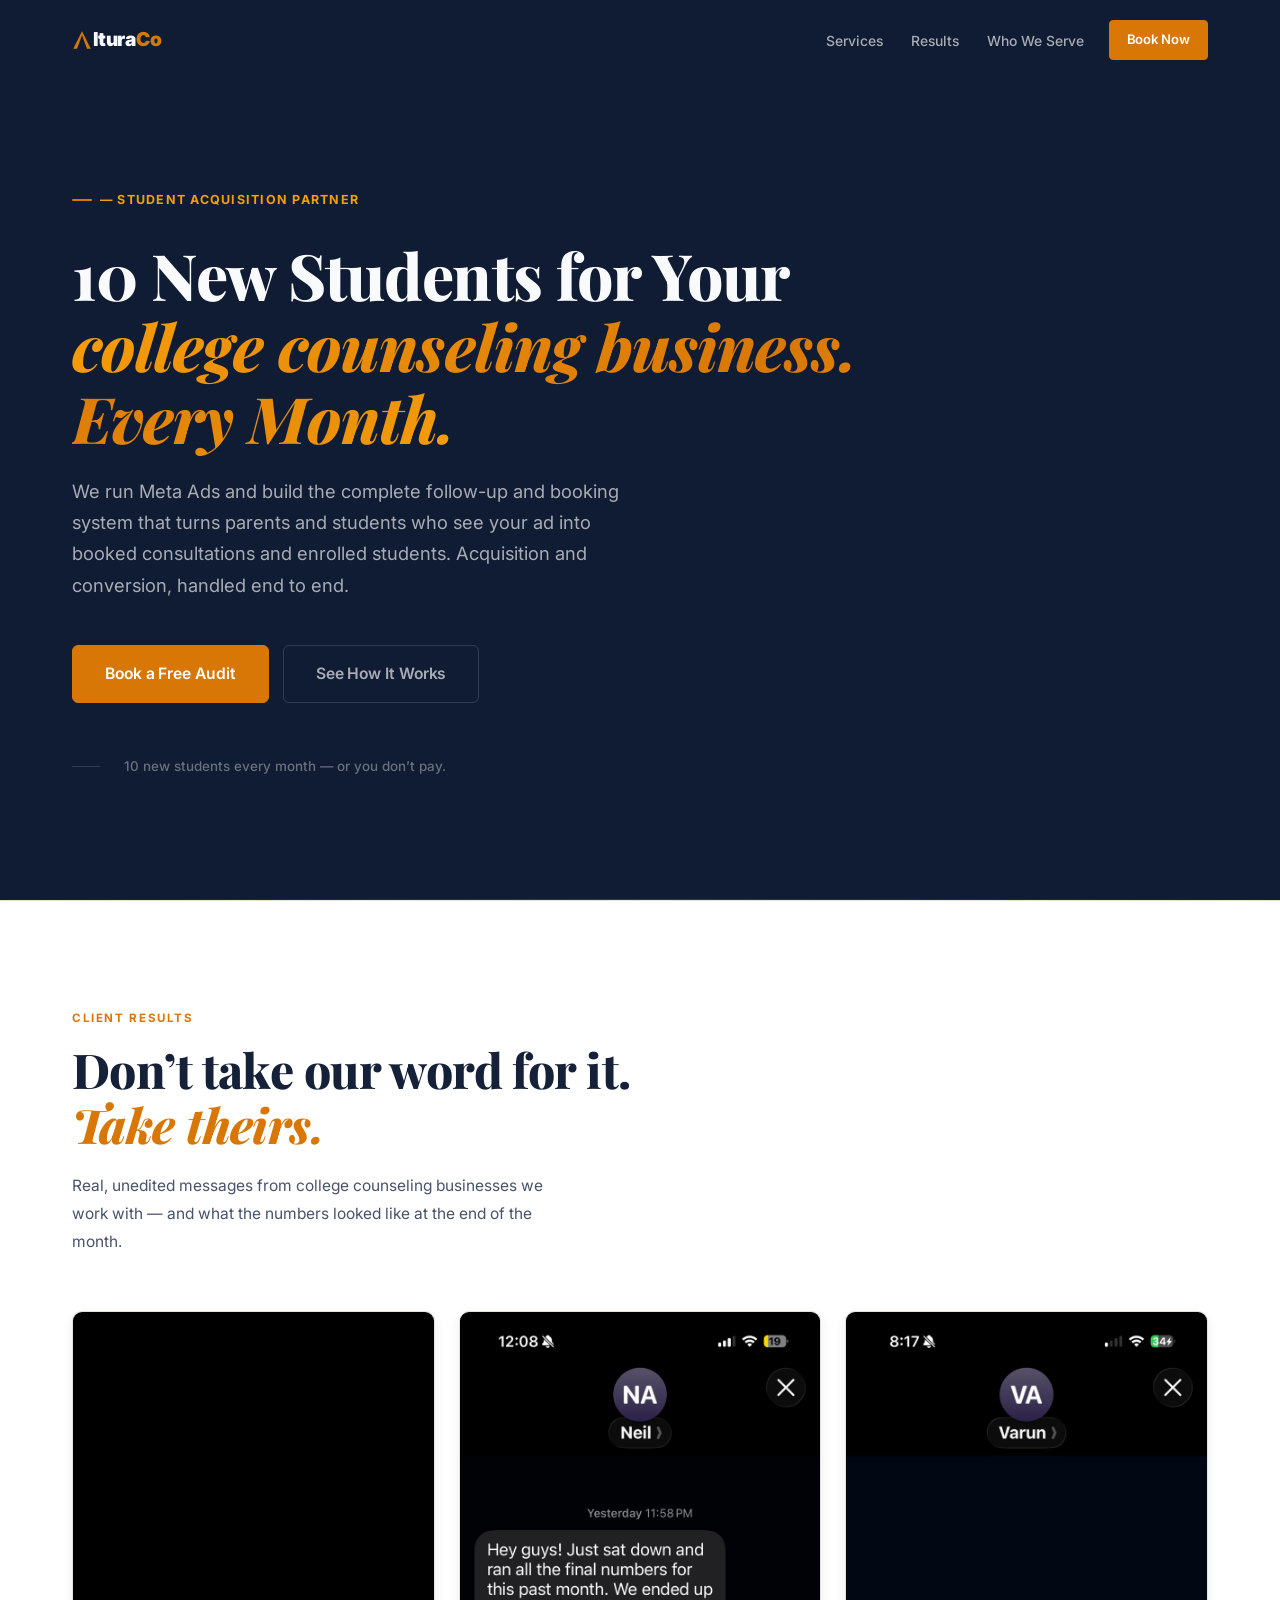
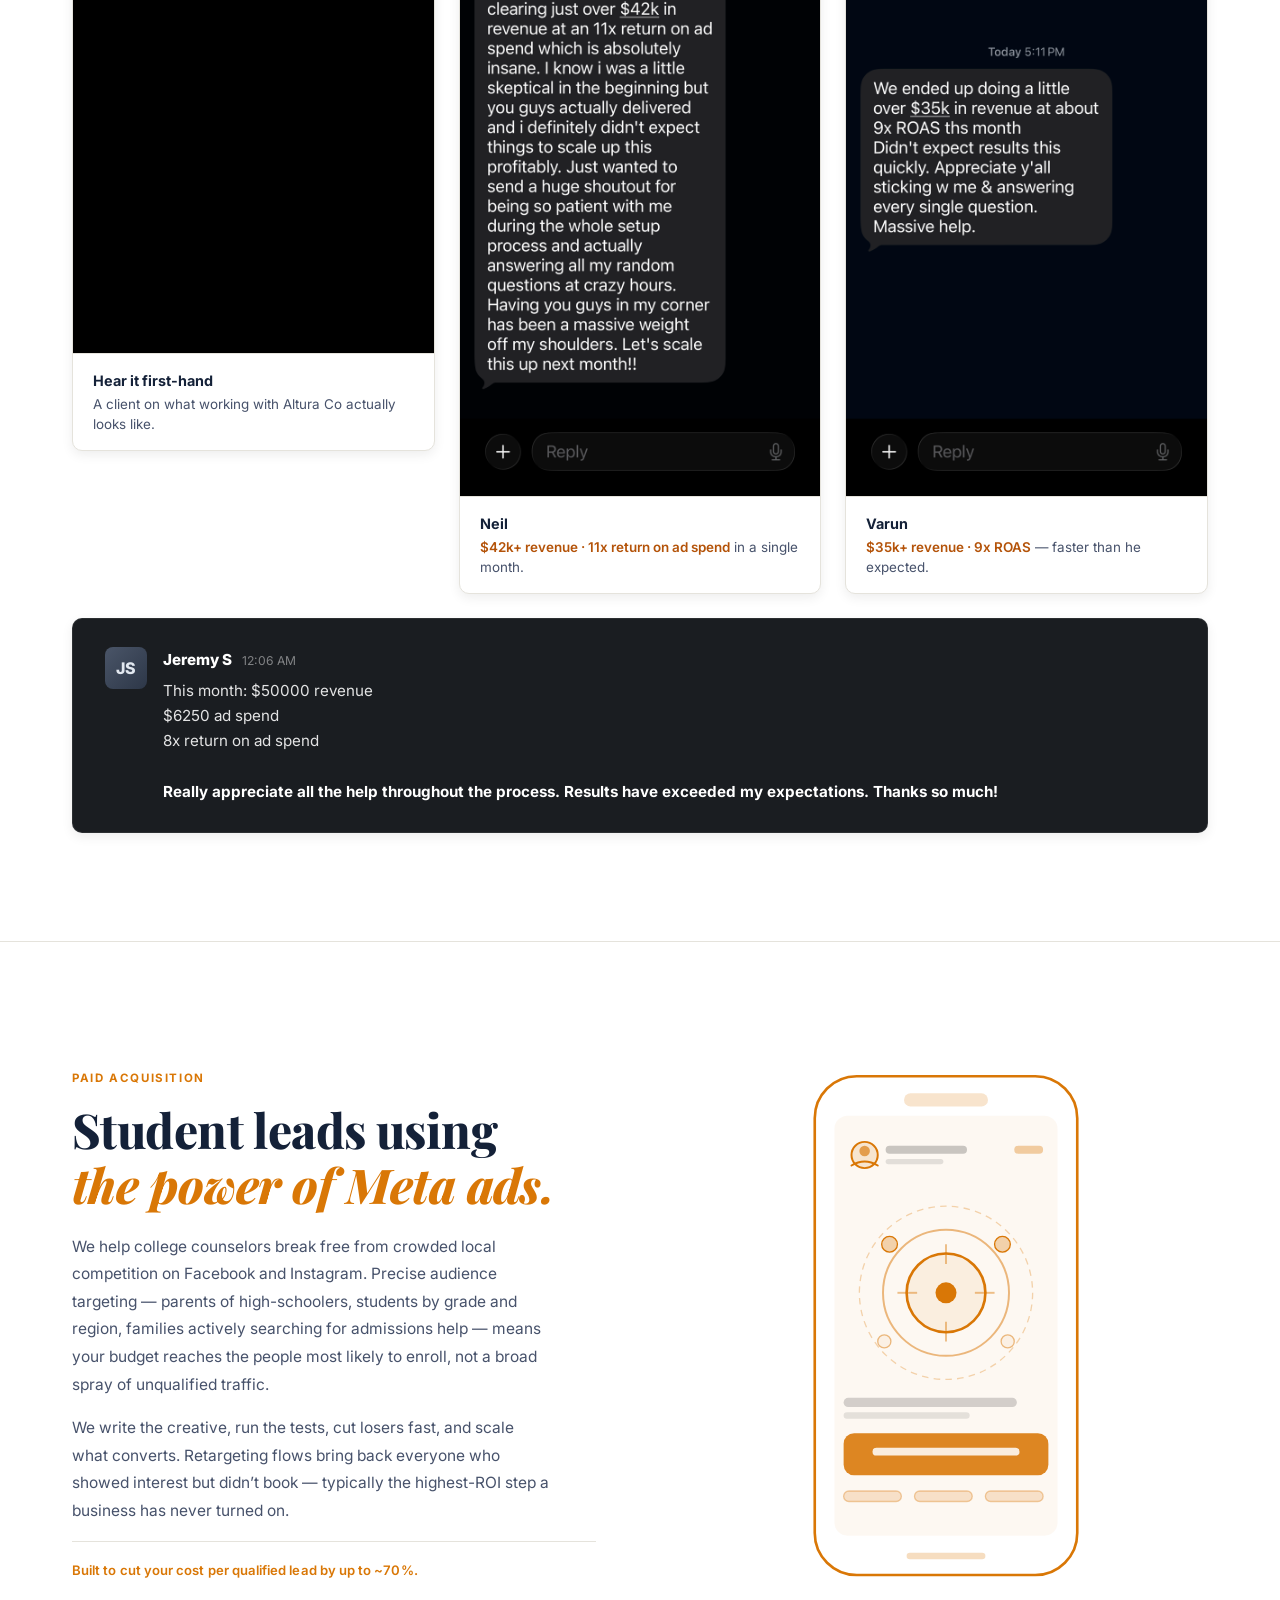
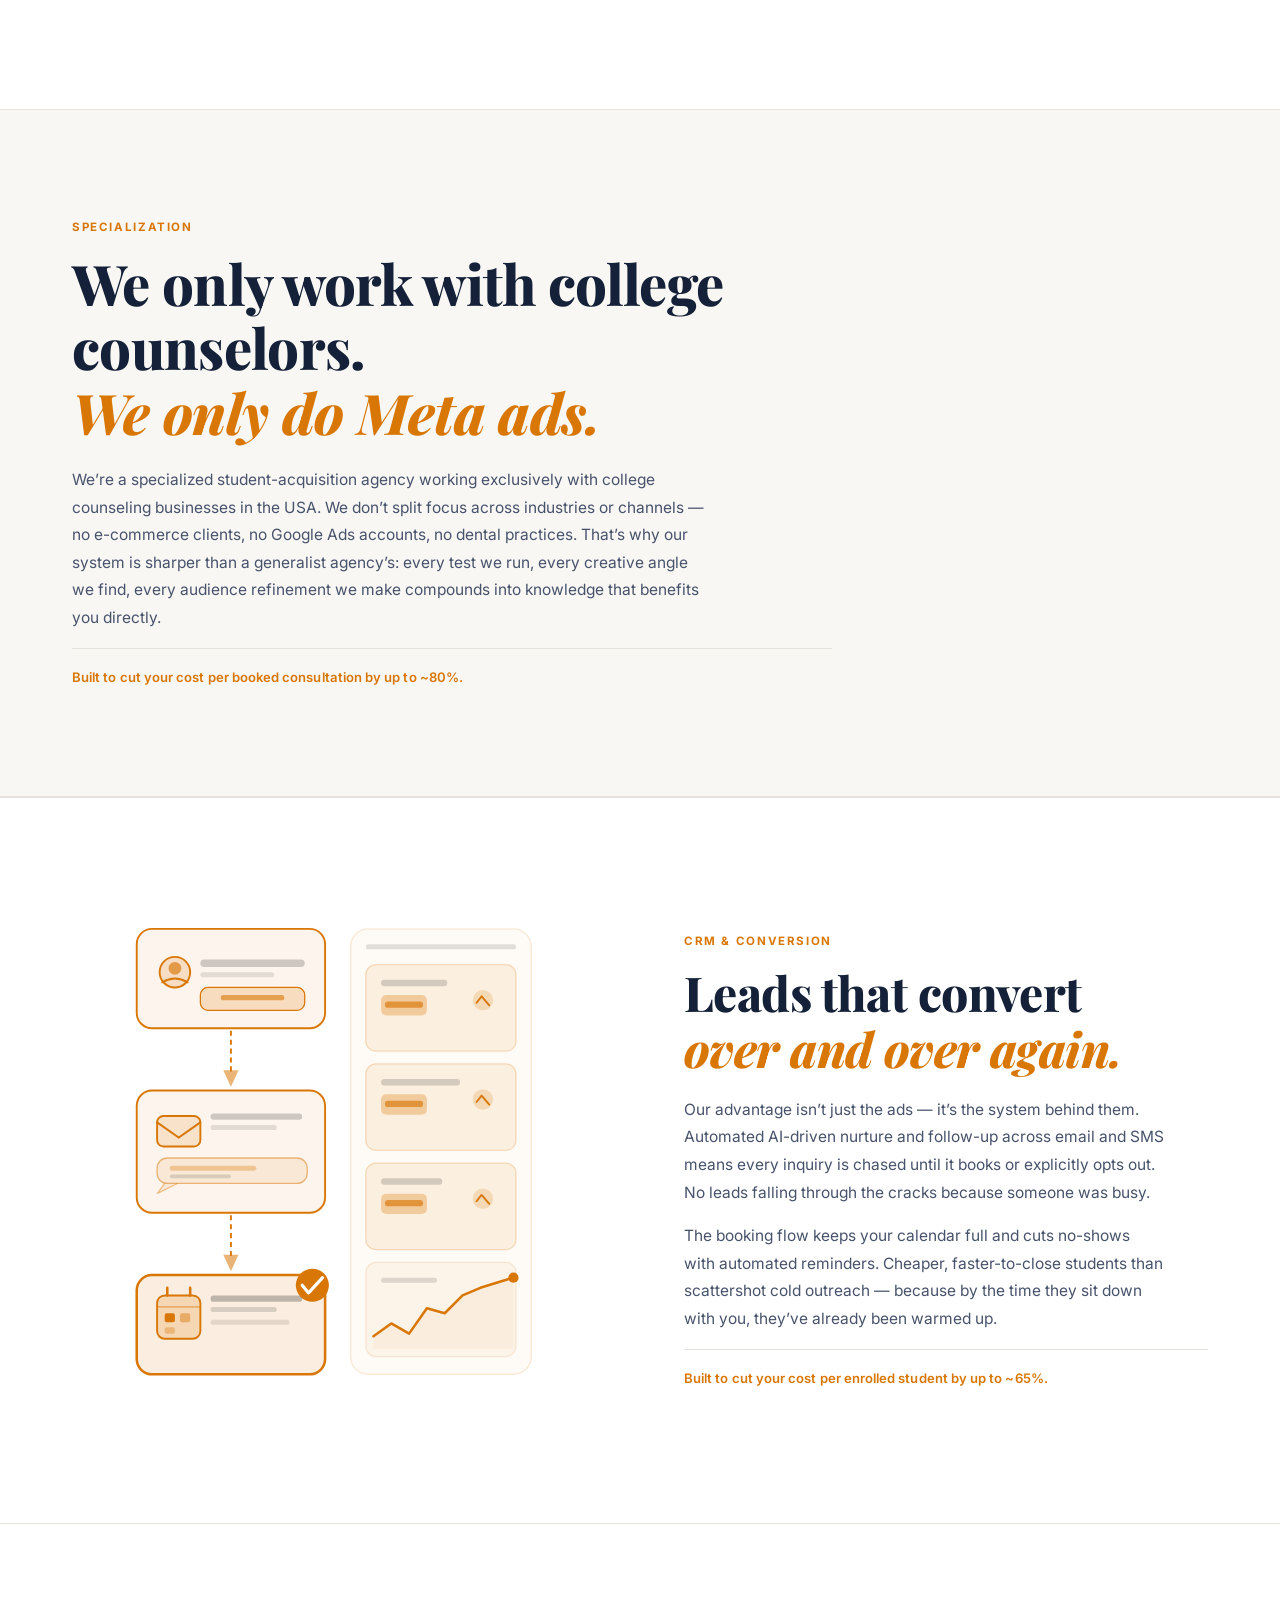
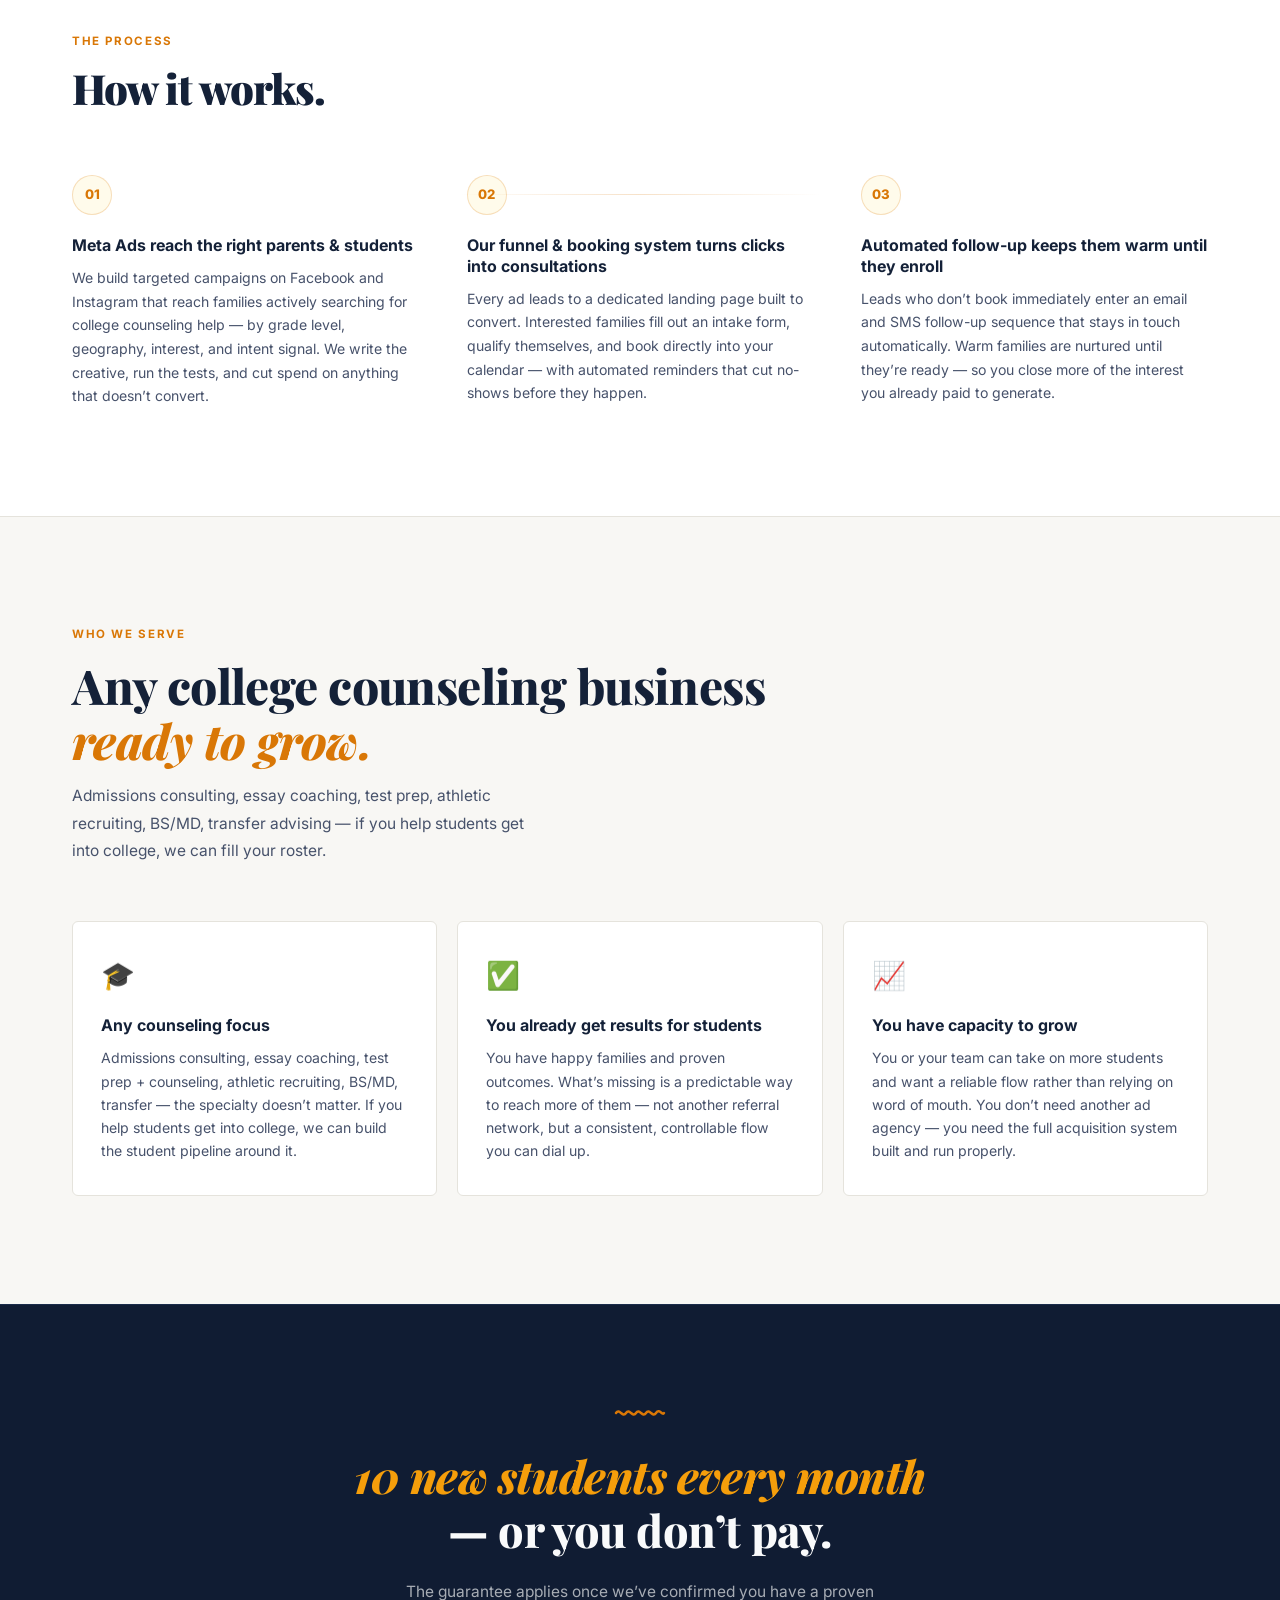
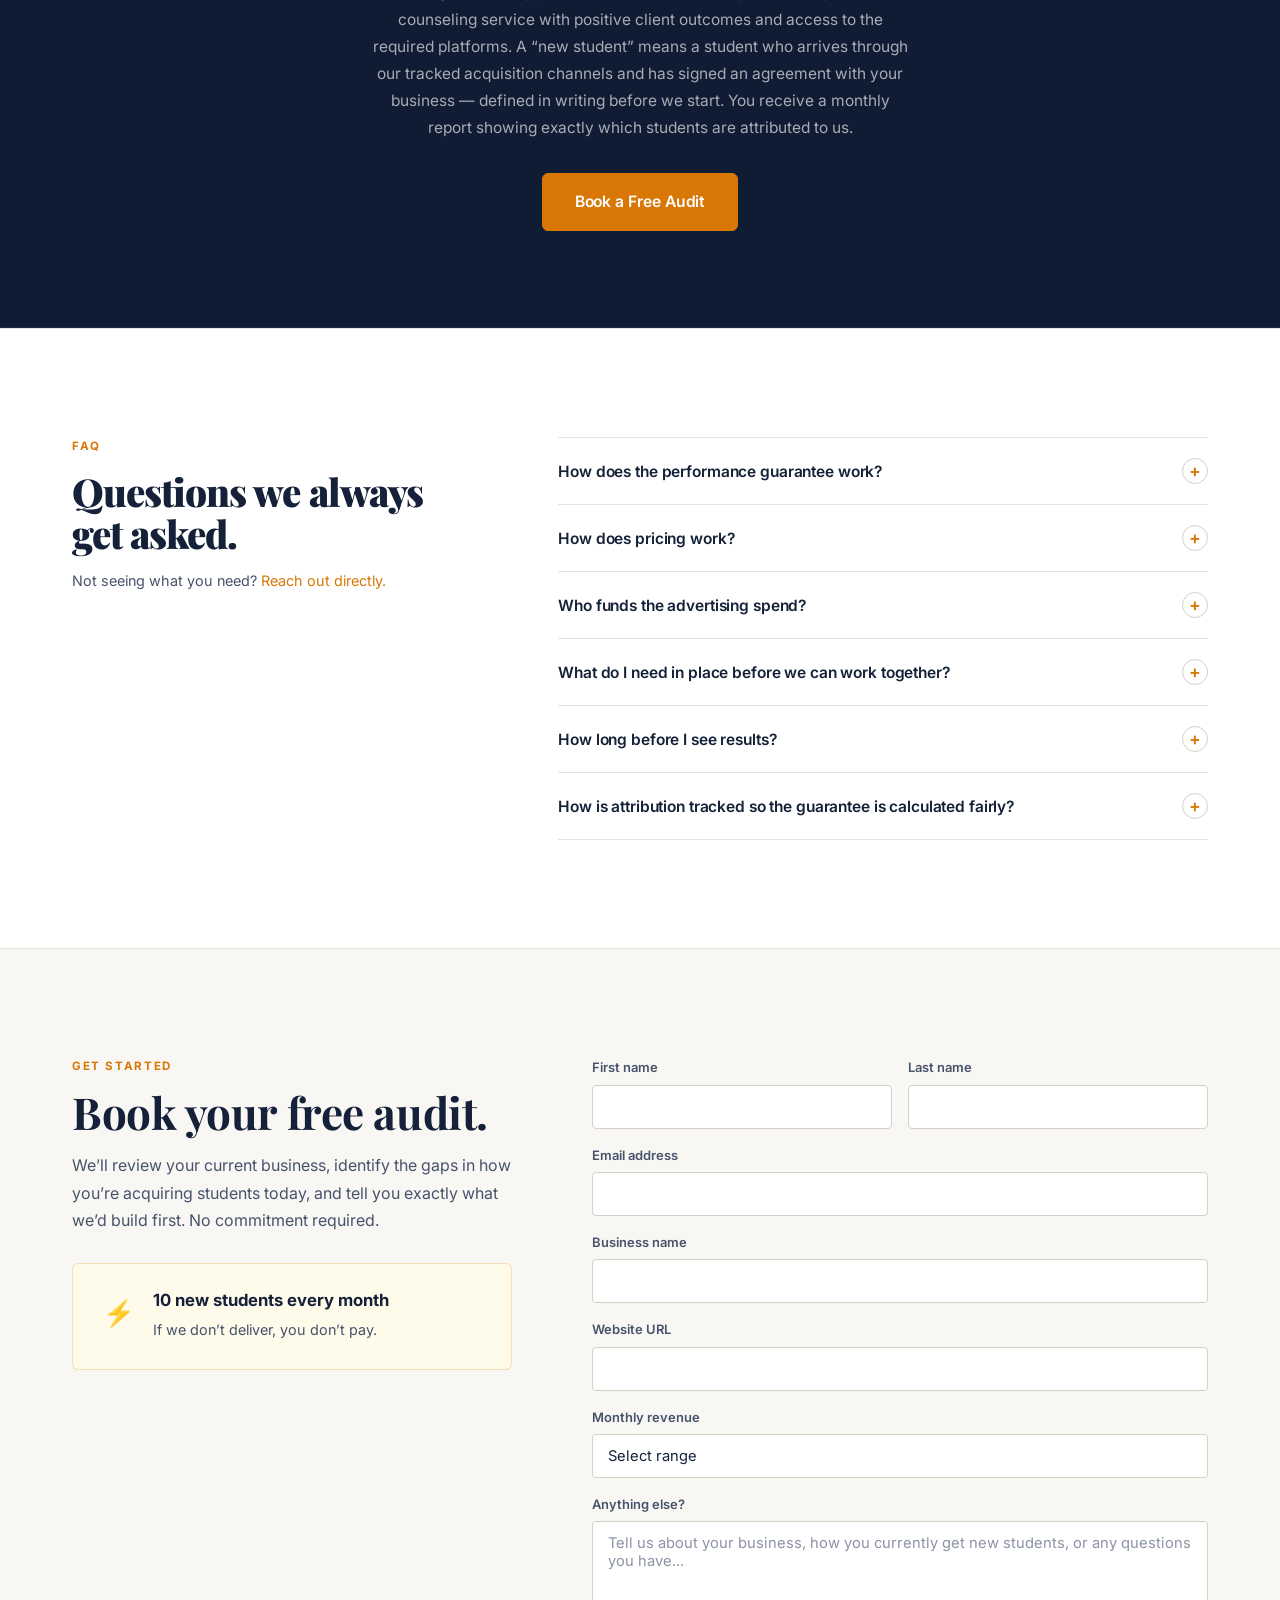
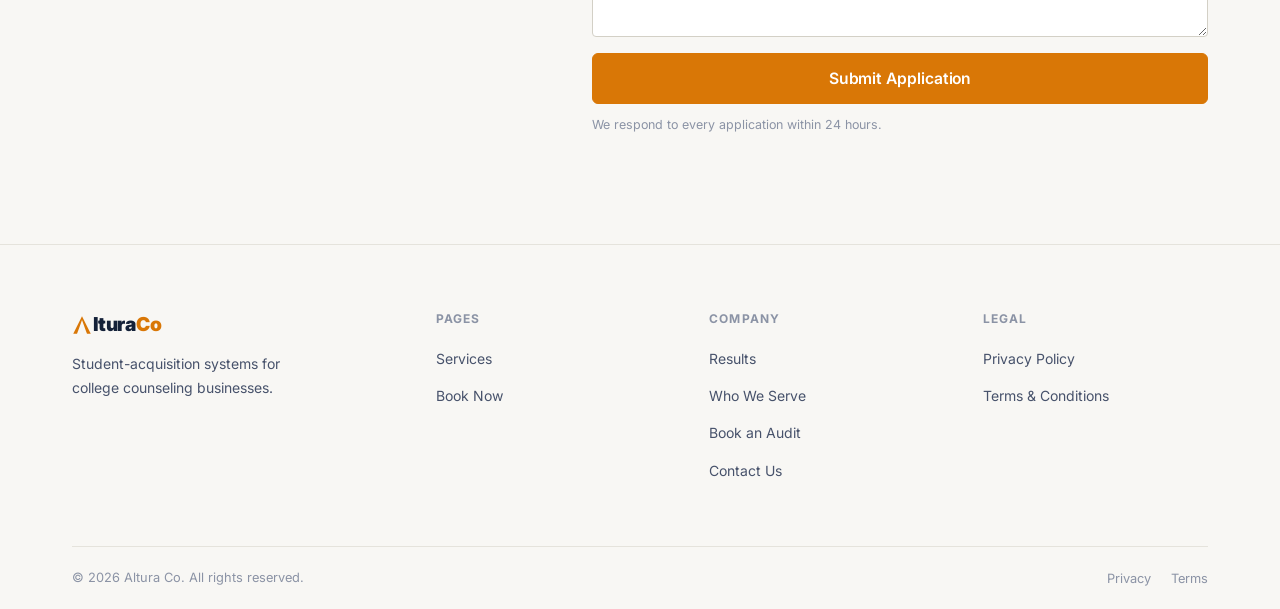
==== commit 816cb33b: "Classic corporate restyle + client testimonial section - Serif display type (Playfair Display) for h" ====
--- a/index.html
+++ b/index.html
@@ -7,7 +7,7 @@
   <meta name="description" content="Altura Co fills college counseling businesses with 10 new students every month using Meta Ads and a complete acquisition system. Guaranteed.">
   <link rel="preconnect" href="https://fonts.googleapis.com">
   <link rel="preconnect" href="https://fonts.gstatic.com" crossorigin>
-  <link href="https://fonts.googleapis.com/css2?family=Inter:wght@400;500;600;700;800;900&display=swap" rel="stylesheet">
+  <link href="https://fonts.googleapis.com/css2?family=Inter:wght@400;500;600;700;800;900&family=Playfair+Display:ital,wght@0,600;0,700;0,800;0,900;1,600;1,700&display=swap" rel="stylesheet">
   <link rel="stylesheet" href="style.css">
 </head>
 <body>
@@ -21,6 +21,7 @@
       </button>
       <ul class="nav__links" id="navLinks">
         <li><a href="services.html">Services</a></li>
+        <li><a href="#results">Results</a></li>
         <li><a href="#who-we-serve">Who We Serve</a></li>
         <li><a href="contact.html" class="btn btn--primary btn--sm">Book Now</a></li>
       </ul>
@@ -47,6 +48,60 @@
     </div>
   </section>
 
+  <!-- SECTION: Testimonials / client proof -->
+  <section class="testimonials" id="results">
+    <div class="container">
+      <div class="testimonials__header">
+        <span class="kicker">Client Results</span>
+        <h2 class="headline">Don&rsquo;t take our word for it.<br><em>Take theirs.</em></h2>
+        <p class="body-copy">Real, unedited messages from college counseling businesses we work with &mdash; and what the numbers looked like at the end of the month.</p>
+      </div>
+      <div class="testimonials__grid">
+        <div class="proof-card proof-card--video">
+          <div class="proof-card__media">
+            <iframe src="https://www.youtube.com/embed/dIRkeQfLcTg" title="Testimonial | Altura Co" loading="lazy" allow="accelerometer; autoplay; clipboard-write; encrypted-media; gyroscope; picture-in-picture; web-share" referrerpolicy="strict-origin-when-cross-origin" allowfullscreen></iframe>
+          </div>
+          <div class="proof-card__caption">
+            <strong>Hear it first-hand</strong>
+            A client on what working with Altura Co actually looks like.
+          </div>
+        </div>
+        <div class="proof-card">
+          <div class="proof-card__media">
+            <img src="images/testimonial-neil.png" alt="Text message from Neil describing $42k in revenue at an 11x return on ad spend" width="800" height="1739" loading="lazy">
+          </div>
+          <div class="proof-card__caption">
+            <strong>Neil</strong>
+            <span>$42k+ revenue &middot; 11x return on ad spend</span> in a single month.
+          </div>
+        </div>
+        <div class="proof-card">
+          <div class="proof-card__media">
+            <img src="images/testimonial-varun.png" alt="Text message from Varun describing $35k in revenue at about 9x ROAS" width="800" height="1739" loading="lazy">
+          </div>
+          <div class="proof-card__caption">
+            <strong>Varun</strong>
+            <span>$35k+ revenue &middot; 9x ROAS</span> &mdash; faster than he expected.
+          </div>
+        </div>
+      </div>
+      <div class="slack-card">
+        <div class="slack-card__avatar">JS</div>
+        <div>
+          <div class="slack-card__meta">
+            <span class="slack-card__name">Jeremy S</span>
+            <span class="slack-card__time">12:06 AM</span>
+          </div>
+          <p class="slack-card__text">
+            This month: $50000 revenue<br>
+            $6250 ad spend<br>
+            8x return on ad spend<br><br>
+            <strong>Really appreciate all the help throughout the process. Results have exceeded my expectations. Thanks so much!</strong>
+          </p>
+        </div>
+      </div>
+    </div>
+  </section>
 
   <!-- SECTION: Meta Ads — text left, illustration right -->
   <section class="split">
@@ -407,7 +462,8 @@
         <div class="footer__col">
           <h5>Company</h5>
           <ul>
-            <li><a href="#who-we-serve">Who We Serve</a></li>
+            <li><a href="#results">Results</a></li>
+        <li><a href="#who-we-serve">Who We Serve</a></li>
             <li><a href="#contact">Book an Audit</a></li>
             <li><a href="mailto:alturaco.us@gmail.com">Contact Us</a></li>
           </ul>
@@ -473,7 +529,7 @@
       const obs = new IntersectionObserver(entries => {
         entries.forEach(e => { if (e.isIntersecting) e.target.classList.add('is-visible'); });
       }, { threshold: 0.07, rootMargin: '0px 0px -40px 0px' });
-      document.querySelectorAll('.hero__inner, .split__text, .split__illus, .statement__inner, .hiw__header, .hiw__step, .who__header, .who__card, .g-band > .container, .faq-wrap > .container > div > div, .contact-wrap__grid > *').forEach((el, i) => {
+      document.querySelectorAll('.hero__inner, .testimonials__header, .proof-card, .slack-card, .split__text, .split__illus, .statement__inner, .hiw__header, .hiw__step, .who__header, .who__card, .g-band > .container, .faq-wrap > .container > div > div, .contact-wrap__grid > *').forEach((el, i) => {
         el.classList.add('reveal');
         obs.observe(el);
       });
--- a/style.css
+++ b/style.css
@@ -1,19 +1,19 @@
 /* =============================================================
    AlturaCo — Global Stylesheet
-   White-dominant, near-black text, bold type,
-   amber/orange accent, minimal chrome, scroll reveals.
+   Classic marketing-agency style: navy + serif display type,
+   amber accent, structured sections, scroll reveals.
    ============================================================= */
 
 :root {
   /* Light backgrounds */
   --bg:   #ffffff;
-  --bg-1: #f9fafb;
-  --bg-2: #f3f4f6;
-
-  /* Dark sections */
-  --dark:     #0d0d0d;
-  --dark-mid: #161616;
-  --dark-alt: #1d1d1d;
+  --bg-1: #f8f7f4;
+  --bg-2: #f1efe9;
+
+  /* Dark sections — deep navy */
+  --dark:     #101c33;
+  --dark-mid: #16243d;
+  --dark-alt: #1a2b4a;
 
   /* Amber/orange accent */
   --blue:        #d97706;
@@ -31,11 +31,11 @@
   --green-border: rgba(217, 119, 6, 0.22);
 
   /* Light-section text */
-  --text:      #111111;
-  --text-mid:  #4b5563;
-  --muted:     #9ca3af;
-  --border:    #e5e7eb;
-  --border-mid:#d1d5db;
+  --text:      #142138;
+  --text-mid:  #47526b;
+  --muted:     #8b93a5;
+  --border:    #e5e3dc;
+  --border-mid:#d3d0c6;
 
   /* Dark-section text */
   --dt:         #f9fafb;
@@ -45,10 +45,11 @@
   --dborder-mid:rgba(255,255,255,.14);
 
   --font: 'Inter', -apple-system, BlinkMacSystemFont, 'Segoe UI', sans-serif;
+  --font-display: 'Playfair Display', Georgia, 'Times New Roman', serif;
   --max:  1200px;
-  --r:    10px;
-  --r-sm: 7px;
-  --r-lg: 16px;
+  --r:    6px;
+  --r-sm: 4px;
+  --r-lg: 10px;
 
   --shadow-sm: 0 1px 3px rgba(0,0,0,.06), 0 1px 2px rgba(0,0,0,.04);
   --shadow:    0 4px 12px rgba(0,0,0,.07);
@@ -81,18 +82,19 @@
 }
 
 /* ── Typography ───────────────────────────────────────────── */
-h1 { font-size: clamp(2.4rem, 5.5vw, 4rem);    font-weight: 900; line-height: 1.08; letter-spacing: -.03em; }
-h2 { font-size: clamp(1.75rem, 3.5vw, 2.75rem); font-weight: 800; line-height: 1.15; letter-spacing: -.022em; }
+h1 { font-family: var(--font-display); font-size: clamp(2.4rem, 5.5vw, 4rem);    font-weight: 800; line-height: 1.12; letter-spacing: -.015em; }
+h2 { font-family: var(--font-display); font-size: clamp(1.75rem, 3.5vw, 2.75rem); font-weight: 700; line-height: 1.18; letter-spacing: -.01em; }
 h3 { font-size: 1.15rem; font-weight: 700; line-height: 1.3; }
 h4 { font-size: 1rem;    font-weight: 600; line-height: 1.35; }
 h5 { font-size: .75rem;  font-weight: 700; text-transform: uppercase; letter-spacing: .1em; }
 p  { line-height: 1.72; }
 
 .gradient-text {
-  background: linear-gradient(135deg, var(--blue-dark) 0%, var(--blue) 55%, var(--blue-bright) 100%);
+  background: linear-gradient(135deg, var(--blue-bright) 0%, var(--blue) 60%, var(--blue-bright) 100%);
   -webkit-background-clip: text;
   -webkit-text-fill-color: transparent;
   background-clip: text;
+  font-style: italic;
 }
 .text-blue  { color: var(--blue); }
 .text-muted { color: var(--muted); }
@@ -802,8 +804,8 @@
 .nav__links > li > a:not(.btn):hover { color: var(--dt); background: rgba(255,255,255,.08); }
 .nav__toggle span { background: var(--dt); }
 
-/* ── Squiggle accent ─────────────────────────────────────────── */
-.squiggle { display: block; margin-bottom: 22px; line-height: 0; }
+/* ── Squiggle accent — retired in the classic-corporate restyle ── */
+.squiggle { display: none; }
 
 /* ── Kicker / eyebrow ────────────────────────────────────────── */
 .kicker {
@@ -818,14 +820,15 @@
 
 /* ── Large section headline ──────────────────────────────────── */
 .headline {
+  font-family: var(--font-display);
   font-size: clamp(2rem, 3.8vw, 3rem);
-  font-weight: 900;
+  font-weight: 800;
   color: var(--text);
-  line-height: 1.1;
-  letter-spacing: -.028em;
+  line-height: 1.15;
+  letter-spacing: -.012em;
   margin-bottom: 20px;
 }
-.headline em { font-style: normal; color: var(--blue); }
+.headline em { font-style: italic; color: var(--blue); }
 
 /* ── Body copy ───────────────────────────────────────────────── */
 .body-copy {
@@ -927,26 +930,26 @@
 .who__card h4 { color: var(--text); font-size: 1rem; font-weight: 700; margin-bottom: 10px; }
 .who__card p  { color: var(--text-mid); font-size: .88rem; line-height: 1.65; }
 
-/* ── Guarantee band — orange bg for impact ───────────────────── */
+/* ── Guarantee band — navy bg for impact ─────────────────────── */
 .g-band {
   padding: 96px 0;
-  background: var(--blue);
-  border-top: 1px solid var(--blue-dark);
-  border-bottom: 1px solid var(--blue-dark);
+  background: var(--dark);
+  border-top: 1px solid var(--dark-alt);
+  border-bottom: 1px solid var(--dark-alt);
   text-align: center;
 }
 .g-band__promise {
+  font-family: var(--font-display);
   font-size: clamp(1.8rem, 3.5vw, 2.8rem);
-  font-weight: 900;
-  color: #fff;
-  letter-spacing: -.025em;
-  line-height: 1.15;
+  font-weight: 800;
+  color: var(--dt);
+  letter-spacing: -.01em;
+  line-height: 1.2;
   margin-bottom: 22px;
 }
-.g-band__promise em { font-style: normal; color: #fff; }
-.g-band__body { color: rgba(255,255,255,.82); font-size: .97rem; max-width: 540px; margin: 0 auto 32px; line-height: 1.75; }
-.g-band .kicker { color: rgba(255,255,255,.7); }
-.g-band .squiggle svg path { stroke: rgba(255,255,255,.55); }
+.g-band__promise em { font-style: italic; color: var(--blue-bright); }
+.g-band__body { color: var(--dt-mid); font-size: .97rem; max-width: 540px; margin: 0 auto 32px; line-height: 1.75; }
+.g-band .kicker { color: var(--blue-bright); }
 
 /* ── FAQ ─────────────────────────────────────────────────────── */
 .faq-wrap { padding: 108px 0; border-top: 1px solid var(--border); }
@@ -1020,6 +1023,17 @@
 .footer__bottom p,
 .footer__bottom a     { color: var(--muted); }
 .footer__bottom a:hover { color: var(--text-mid); }
+
+/* ── Light sections: remap dark-section text vars so legacy
+      inline styles (color:var(--dt-mid) etc.) stay readable ──── */
+.section, .section--dark, .section--alt, .split, .statement, .hiw,
+.who, .faq-wrap, .contact-wrap, .testimonials, .page-hero, .cta-strip {
+  --dt: var(--text);
+  --dt-mid: var(--text-mid);
+  --dt-muted: var(--muted);
+  --dborder: var(--border);
+  --dborder-mid: var(--border-mid);
+}
 
 /* ── Light overrides for section--dark / section--alt ───────── */
 .section.section--dark { background: var(--bg-1); }
@@ -1112,3 +1126,90 @@
   .statement .headline { font-size: clamp(1.8rem, 6vw, 2.4rem); }
   .g-band__promise     { font-size: clamp(1.6rem, 6vw, 2.2rem); }
 }
+
+/* ═══════════════════════════════════════════════════════════════
+   Testimonials / client proof
+   ═══════════════════════════════════════════════════════════════ */
+.testimonials {
+  padding: 108px 0;
+  background: var(--bg);
+  border-top: 1px solid var(--border);
+}
+.testimonials__header { max-width: 640px; margin-bottom: 56px; }
+
+.testimonials__grid {
+  display: grid;
+  grid-template-columns: repeat(3, 1fr);
+  gap: 24px;
+  align-items: start;
+}
+.proof-card {
+  background: var(--bg);
+  border: 1px solid var(--border);
+  border-radius: var(--r-lg);
+  overflow: hidden;
+  box-shadow: var(--shadow);
+}
+.proof-card__media { background: #000; line-height: 0; }
+.proof-card__media img { width: 100%; height: auto; }
+.proof-card--video .proof-card__media {
+  aspect-ratio: 9 / 16;
+  position: relative;
+}
+.proof-card--video iframe {
+  position: absolute;
+  inset: 0;
+  width: 100%;
+  height: 100%;
+  border: 0;
+}
+.proof-card__caption {
+  padding: 16px 20px;
+  border-top: 1px solid var(--border);
+  font-size: .84rem;
+  color: var(--text-mid);
+  line-height: 1.5;
+}
+.proof-card__caption strong {
+  display: block;
+  color: var(--text);
+  font-size: .9rem;
+  margin-bottom: 2px;
+}
+.proof-card__caption span { color: var(--blue-dark); font-weight: 600; }
+
+/* Slack-style message card */
+.slack-card {
+  margin-top: 24px;
+  background: #1a1d21;
+  border: 1px solid rgba(255,255,255,.08);
+  border-radius: var(--r-lg);
+  padding: 28px 32px;
+  display: flex;
+  gap: 16px;
+  align-items: flex-start;
+  box-shadow: var(--shadow);
+}
+.slack-card__avatar {
+  width: 42px; height: 42px;
+  border-radius: 8px;
+  background: linear-gradient(135deg, #4a5568, #2d3748);
+  color: #e2e8f0;
+  display: flex;
+  align-items: center;
+  justify-content: center;
+  font-size: 1rem;
+  font-weight: 800;
+  flex-shrink: 0;
+}
+.slack-card__meta { display: flex; align-items: baseline; gap: 10px; margin-bottom: 6px; }
+.slack-card__name { color: #fff; font-weight: 800; font-size: .95rem; }
+.slack-card__time { color: rgba(255,255,255,.45); font-size: .76rem; }
+.slack-card__text { color: rgba(255,255,255,.88); font-size: .95rem; line-height: 1.65; }
+.slack-card__text strong { color: #fff; }
+
+@media (max-width: 900px) {
+  .testimonials { padding: 72px 0; }
+  .testimonials__grid { grid-template-columns: 1fr; max-width: 420px; margin: 0 auto; }
+  .slack-card { max-width: 420px; margin: 24px auto 0; flex-direction: column; padding: 24px; }
+}
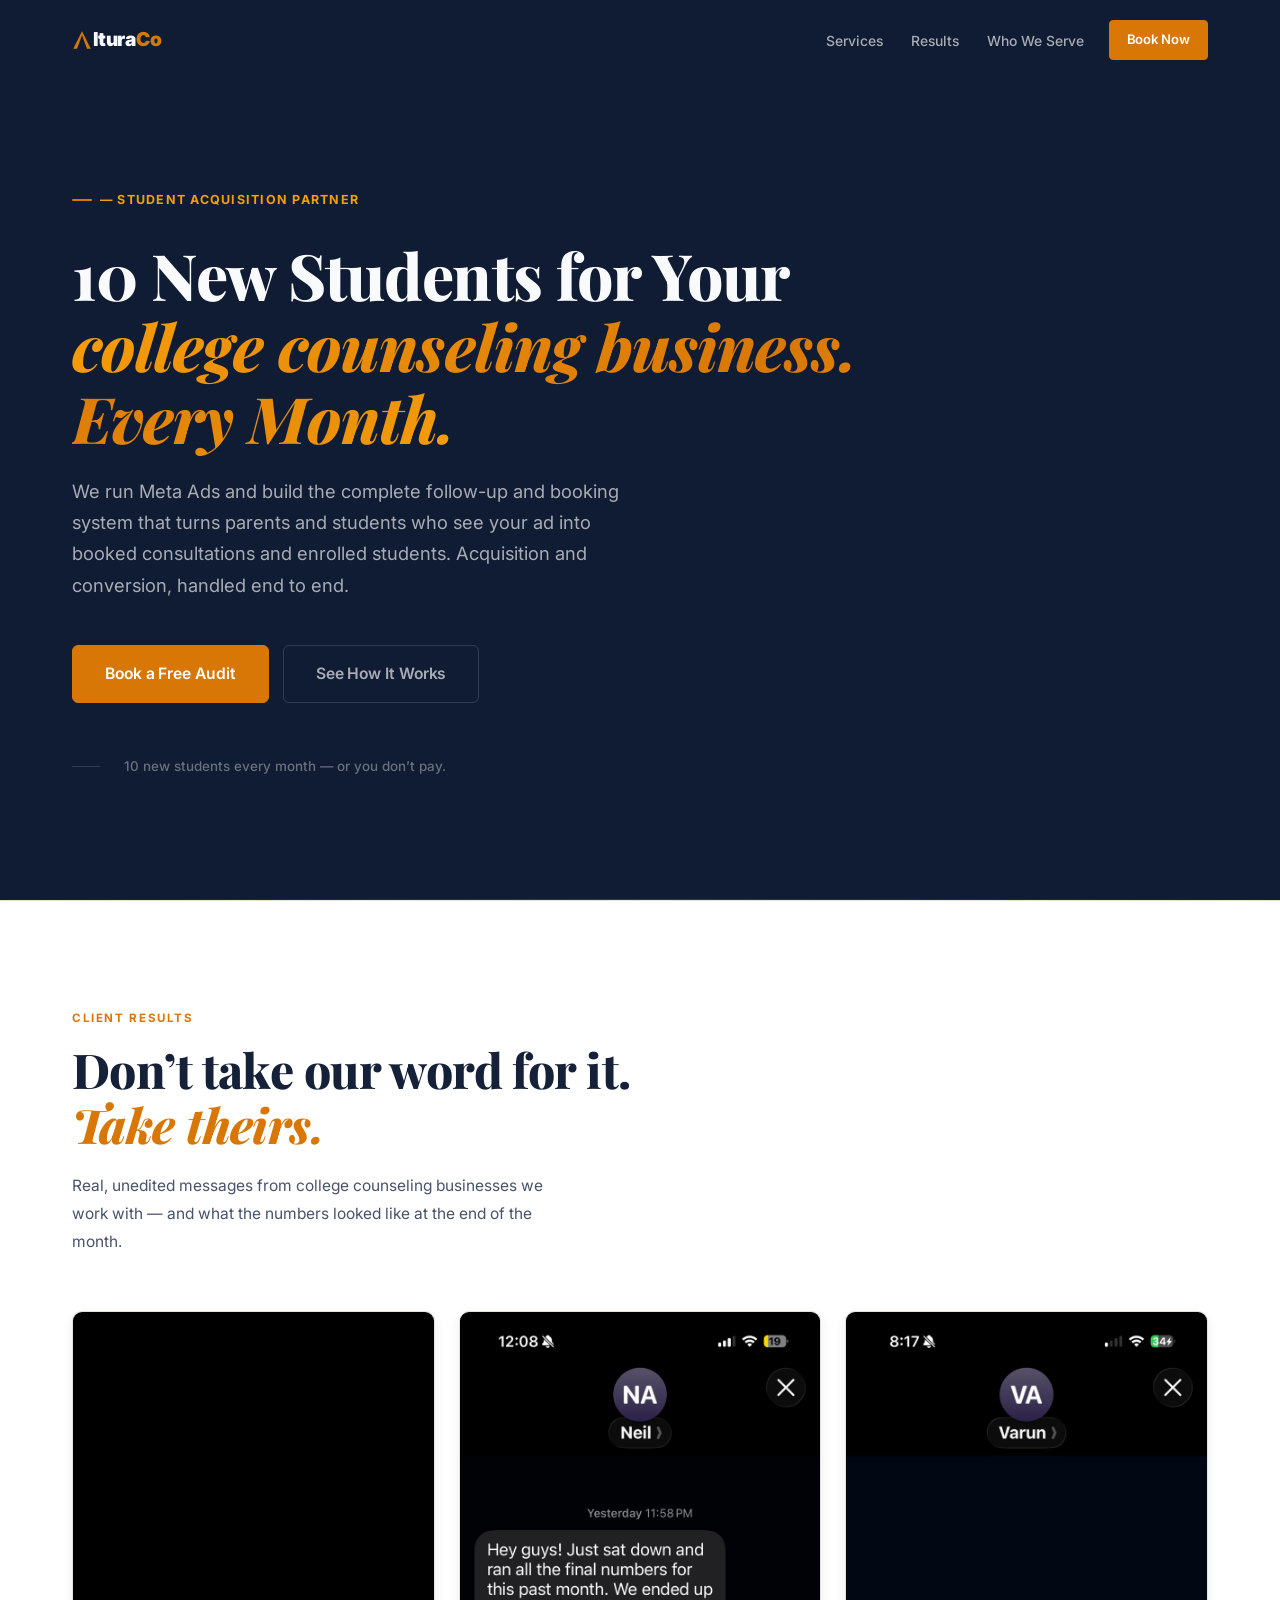
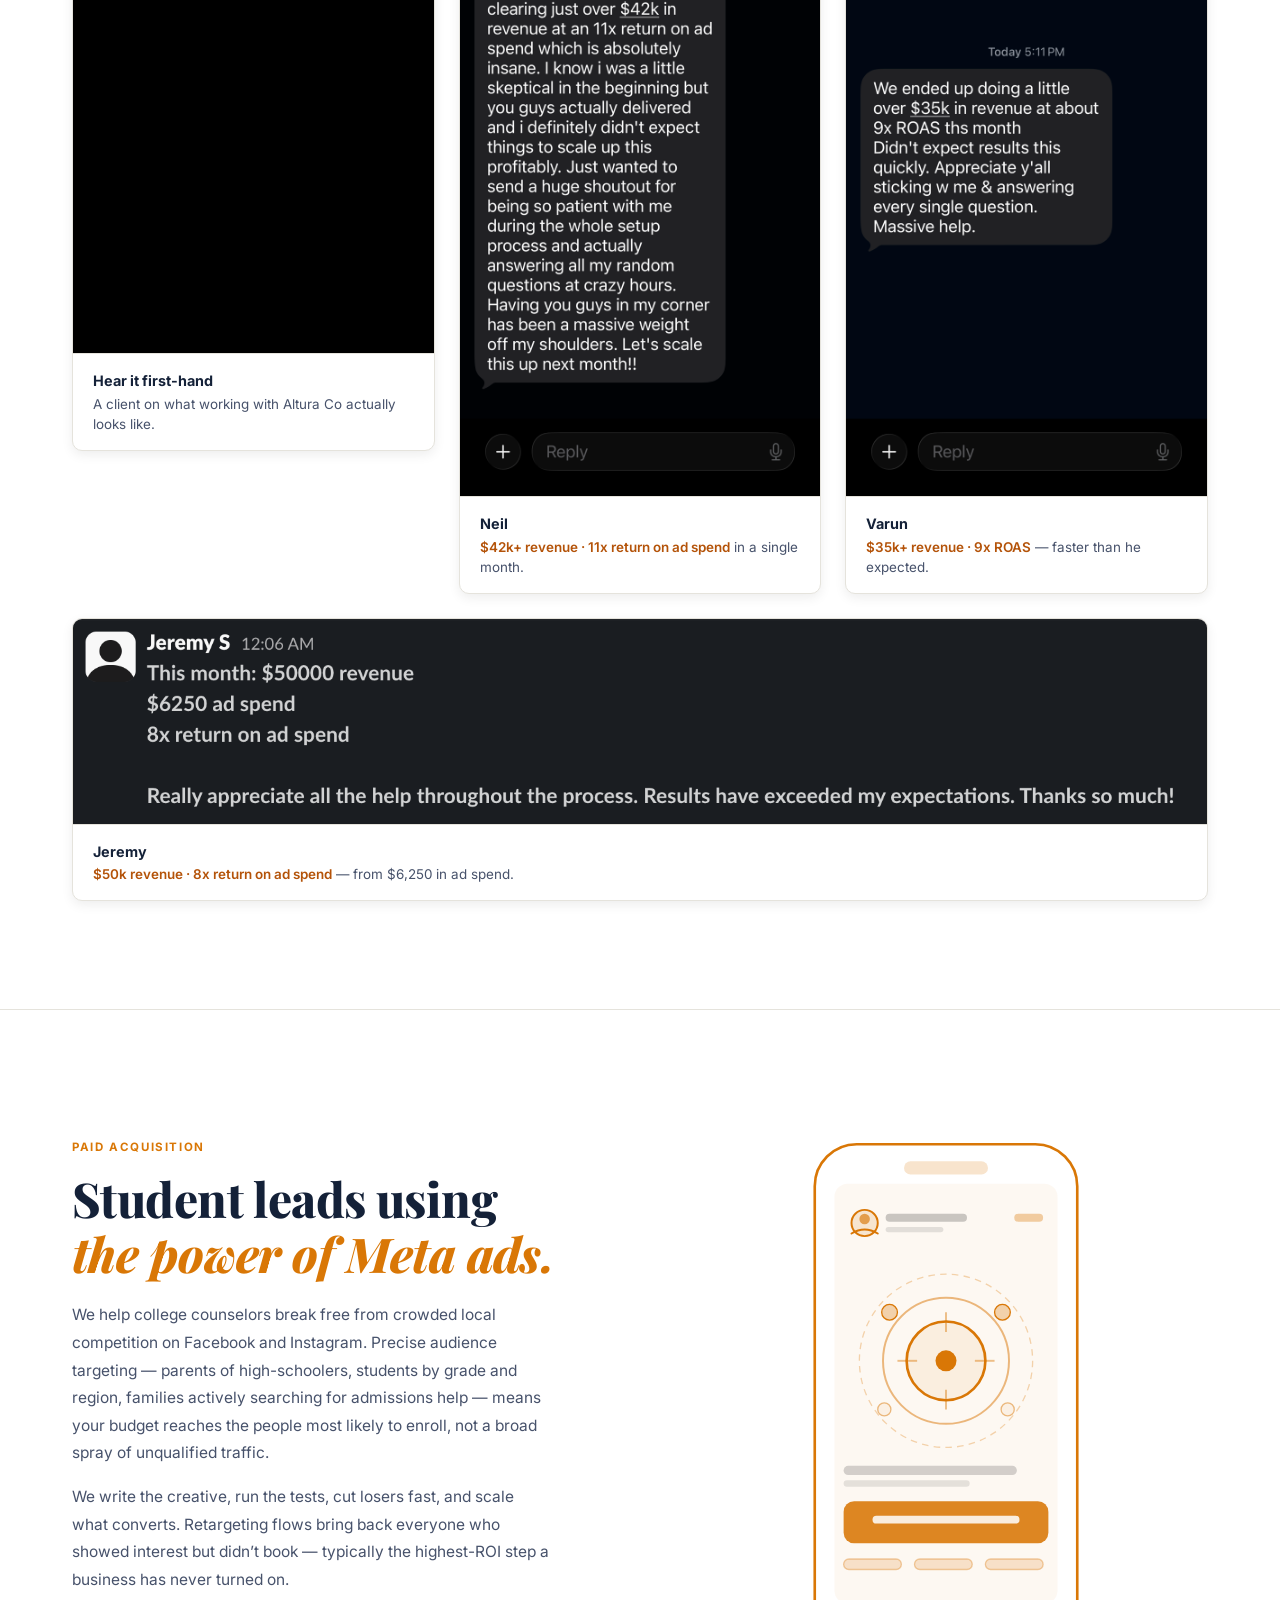
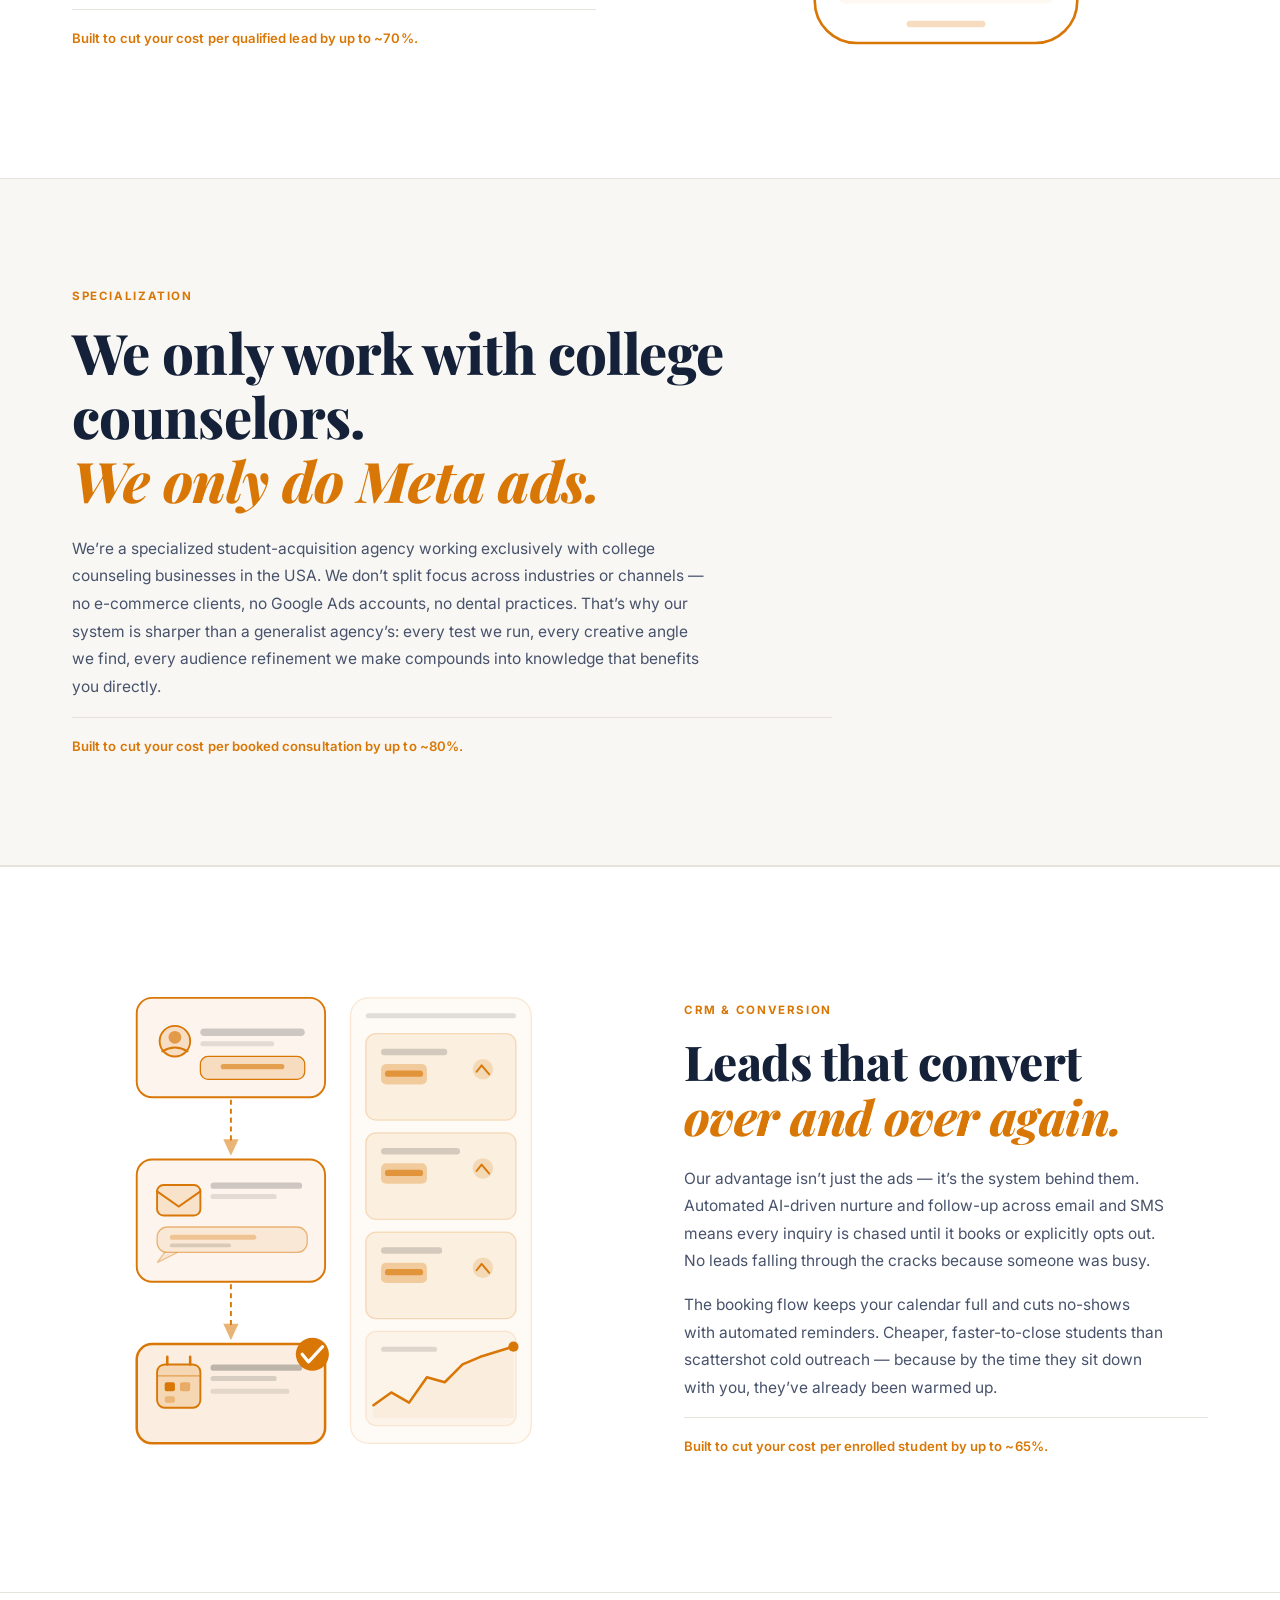
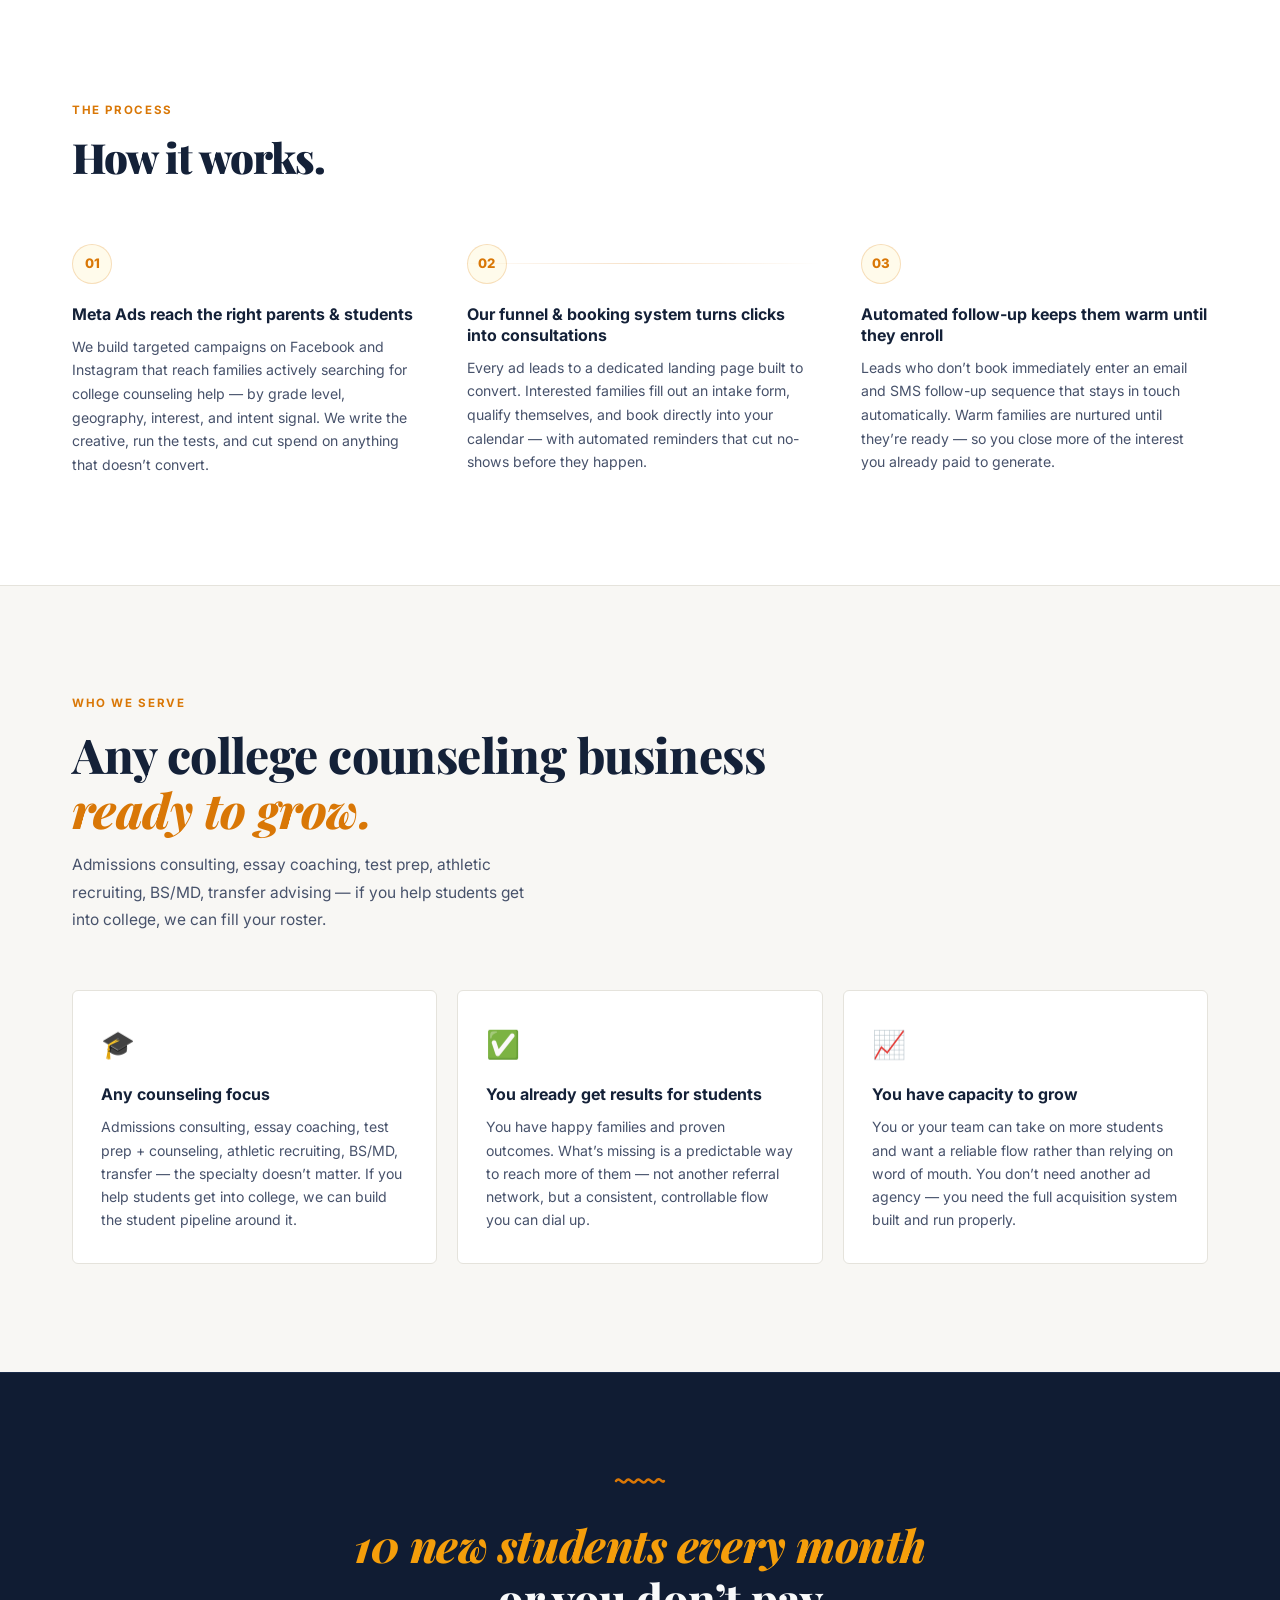
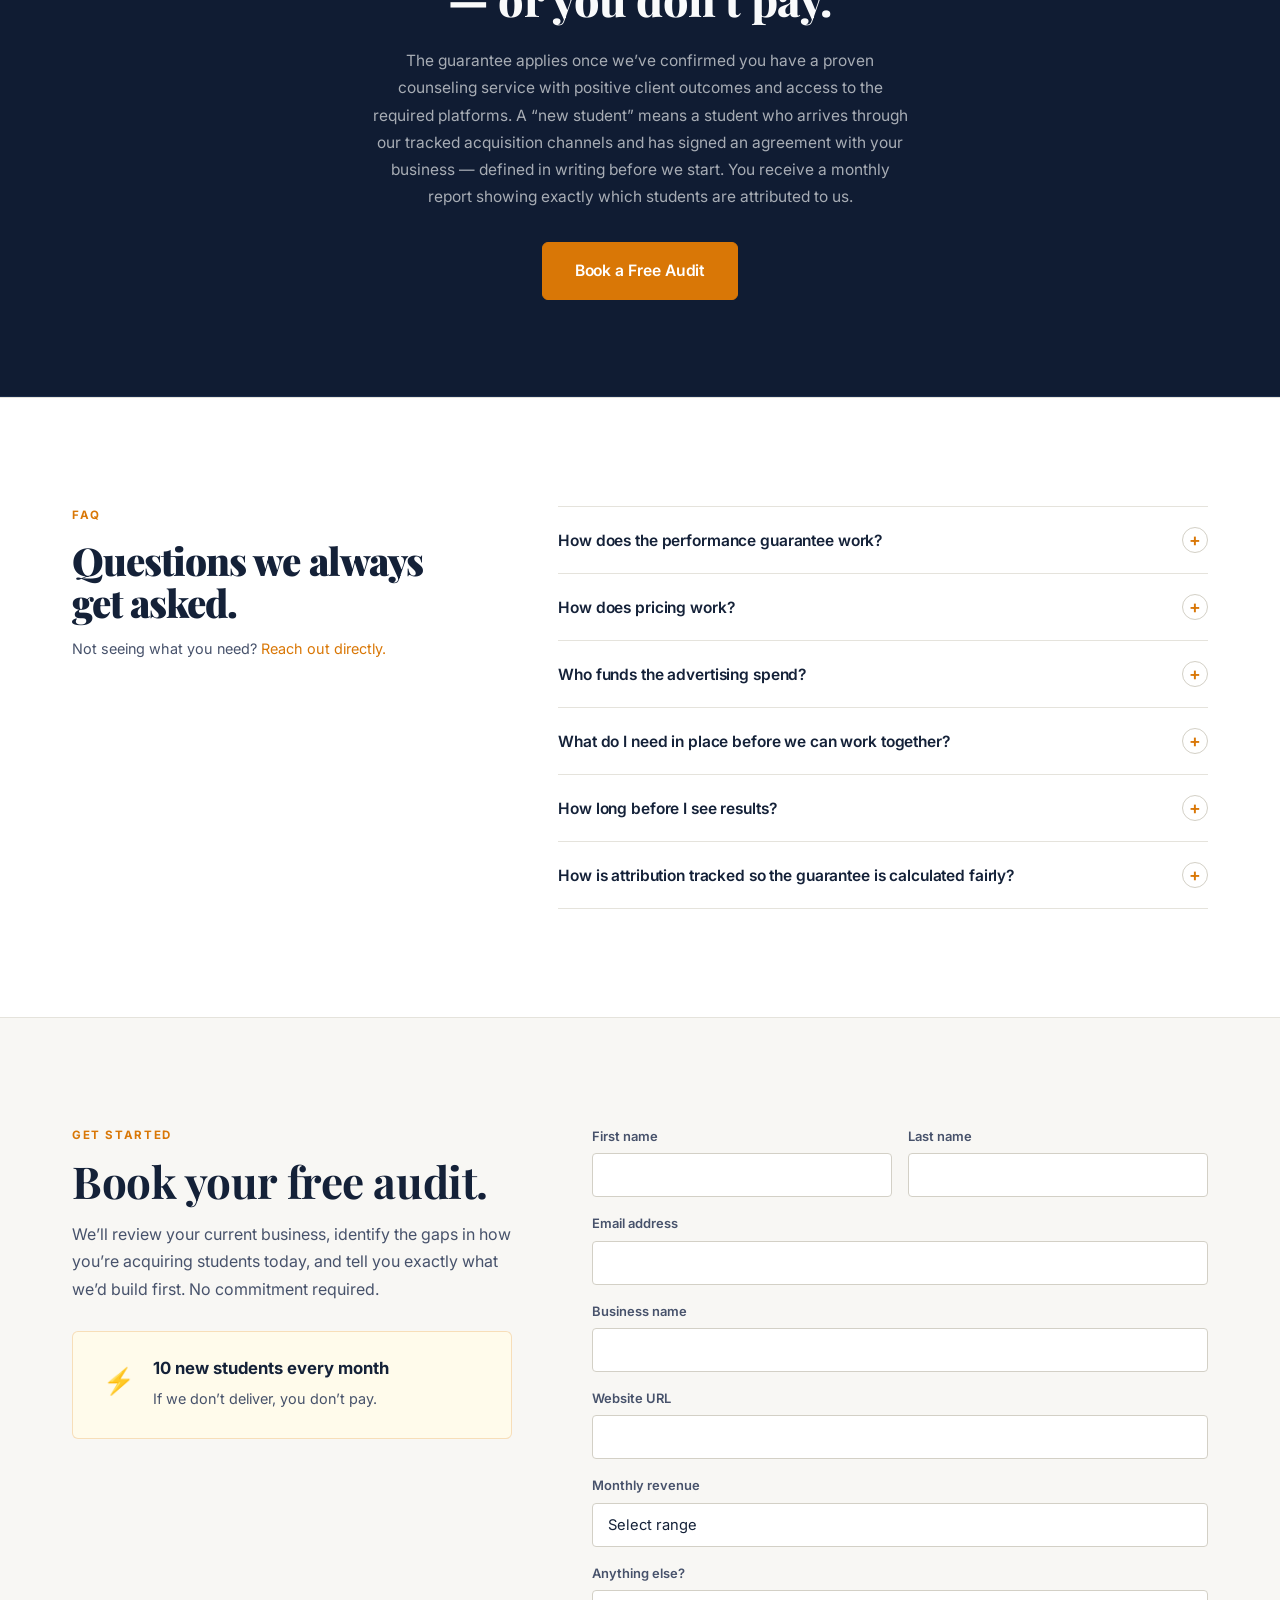
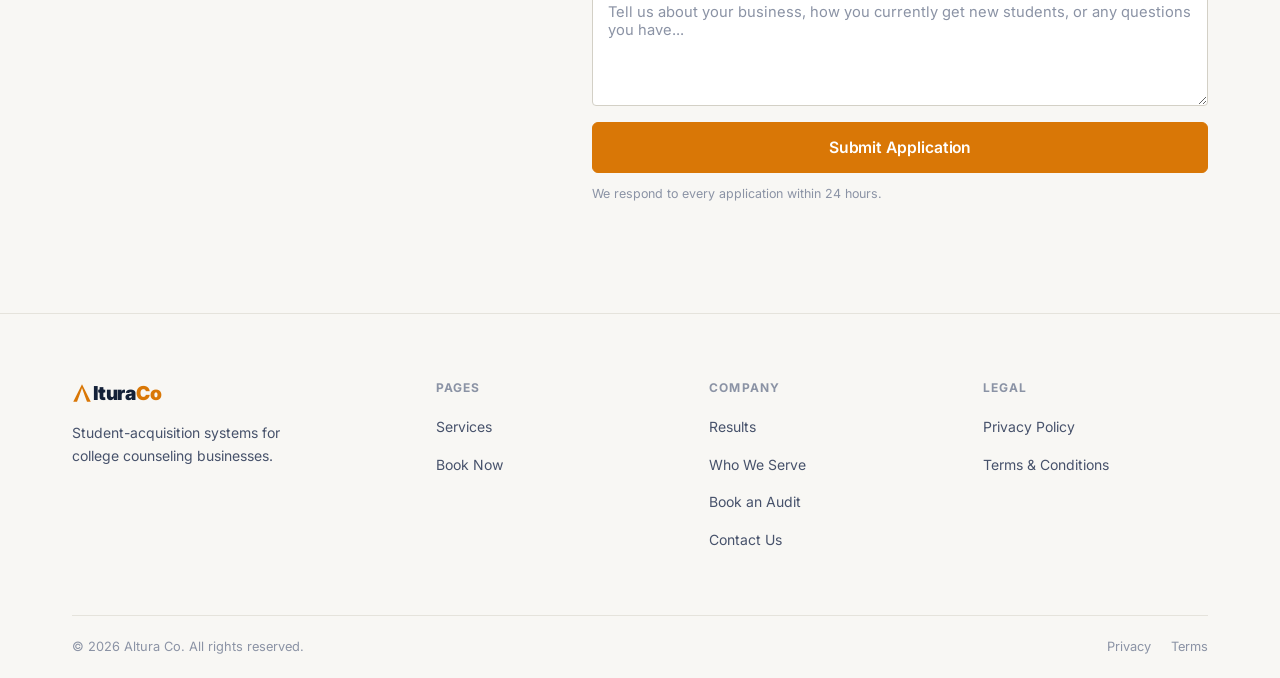
==== commit 53728356: "Use real Slack screenshot for Jeremy testimonial Replaces the HTML recreation with the actual screen" ====
--- a/index.html
+++ b/index.html
@@ -85,19 +85,13 @@
           </div>
         </div>
       </div>
-      <div class="slack-card">
-        <div class="slack-card__avatar">JS</div>
-        <div>
-          <div class="slack-card__meta">
-            <span class="slack-card__name">Jeremy S</span>
-            <span class="slack-card__time">12:06 AM</span>
-          </div>
-          <p class="slack-card__text">
-            This month: $50000 revenue<br>
-            $6250 ad spend<br>
-            8x return on ad spend<br><br>
-            <strong>Really appreciate all the help throughout the process. Results have exceeded my expectations. Thanks so much!</strong>
-          </p>
+      <div class="proof-card proof-card--wide">
+        <div class="proof-card__media">
+          <img src="images/testimonial-jeremy.png" alt="Slack message from Jeremy S: this month $50000 revenue, $6250 ad spend, 8x return on ad spend. Really appreciate all the help throughout the process. Results have exceeded my expectations." width="1630" height="294" loading="lazy">
+        </div>
+        <div class="proof-card__caption">
+          <strong>Jeremy</strong>
+          <span>$50k revenue &middot; 8x return on ad spend</span> &mdash; from $6,250 in ad spend.
         </div>
       </div>
     </div>
@@ -529,7 +523,7 @@
       const obs = new IntersectionObserver(entries => {
         entries.forEach(e => { if (e.isIntersecting) e.target.classList.add('is-visible'); });
       }, { threshold: 0.07, rootMargin: '0px 0px -40px 0px' });
-      document.querySelectorAll('.hero__inner, .testimonials__header, .proof-card, .slack-card, .split__text, .split__illus, .statement__inner, .hiw__header, .hiw__step, .who__header, .who__card, .g-band > .container, .faq-wrap > .container > div > div, .contact-wrap__grid > *').forEach((el, i) => {
+      document.querySelectorAll('.hero__inner, .testimonials__header, .proof-card, .split__text, .split__illus, .statement__inner, .hiw__header, .hiw__step, .who__header, .who__card, .g-band > .container, .faq-wrap > .container > div > div, .contact-wrap__grid > *').forEach((el, i) => {
         el.classList.add('reveal');
         obs.observe(el);
       });
--- a/style.css
+++ b/style.css
@@ -1178,38 +1178,11 @@
 }
 .proof-card__caption span { color: var(--blue-dark); font-weight: 600; }
 
-/* Slack-style message card */
-.slack-card {
-  margin-top: 24px;
-  background: #1a1d21;
-  border: 1px solid rgba(255,255,255,.08);
-  border-radius: var(--r-lg);
-  padding: 28px 32px;
-  display: flex;
-  gap: 16px;
-  align-items: flex-start;
-  box-shadow: var(--shadow);
-}
-.slack-card__avatar {
-  width: 42px; height: 42px;
-  border-radius: 8px;
-  background: linear-gradient(135deg, #4a5568, #2d3748);
-  color: #e2e8f0;
-  display: flex;
-  align-items: center;
-  justify-content: center;
-  font-size: 1rem;
-  font-weight: 800;
-  flex-shrink: 0;
-}
-.slack-card__meta { display: flex; align-items: baseline; gap: 10px; margin-bottom: 6px; }
-.slack-card__name { color: #fff; font-weight: 800; font-size: .95rem; }
-.slack-card__time { color: rgba(255,255,255,.45); font-size: .76rem; }
-.slack-card__text { color: rgba(255,255,255,.88); font-size: .95rem; line-height: 1.65; }
-.slack-card__text strong { color: #fff; }
+/* Wide screenshot card (Jeremy's Slack message) */
+.proof-card--wide { margin-top: 24px; }
 
 @media (max-width: 900px) {
   .testimonials { padding: 72px 0; }
   .testimonials__grid { grid-template-columns: 1fr; max-width: 420px; margin: 0 auto; }
-  .slack-card { max-width: 420px; margin: 24px auto 0; flex-direction: column; padding: 24px; }
-}
+  .proof-card--wide { max-width: 420px; margin: 24px auto 0; }
+}
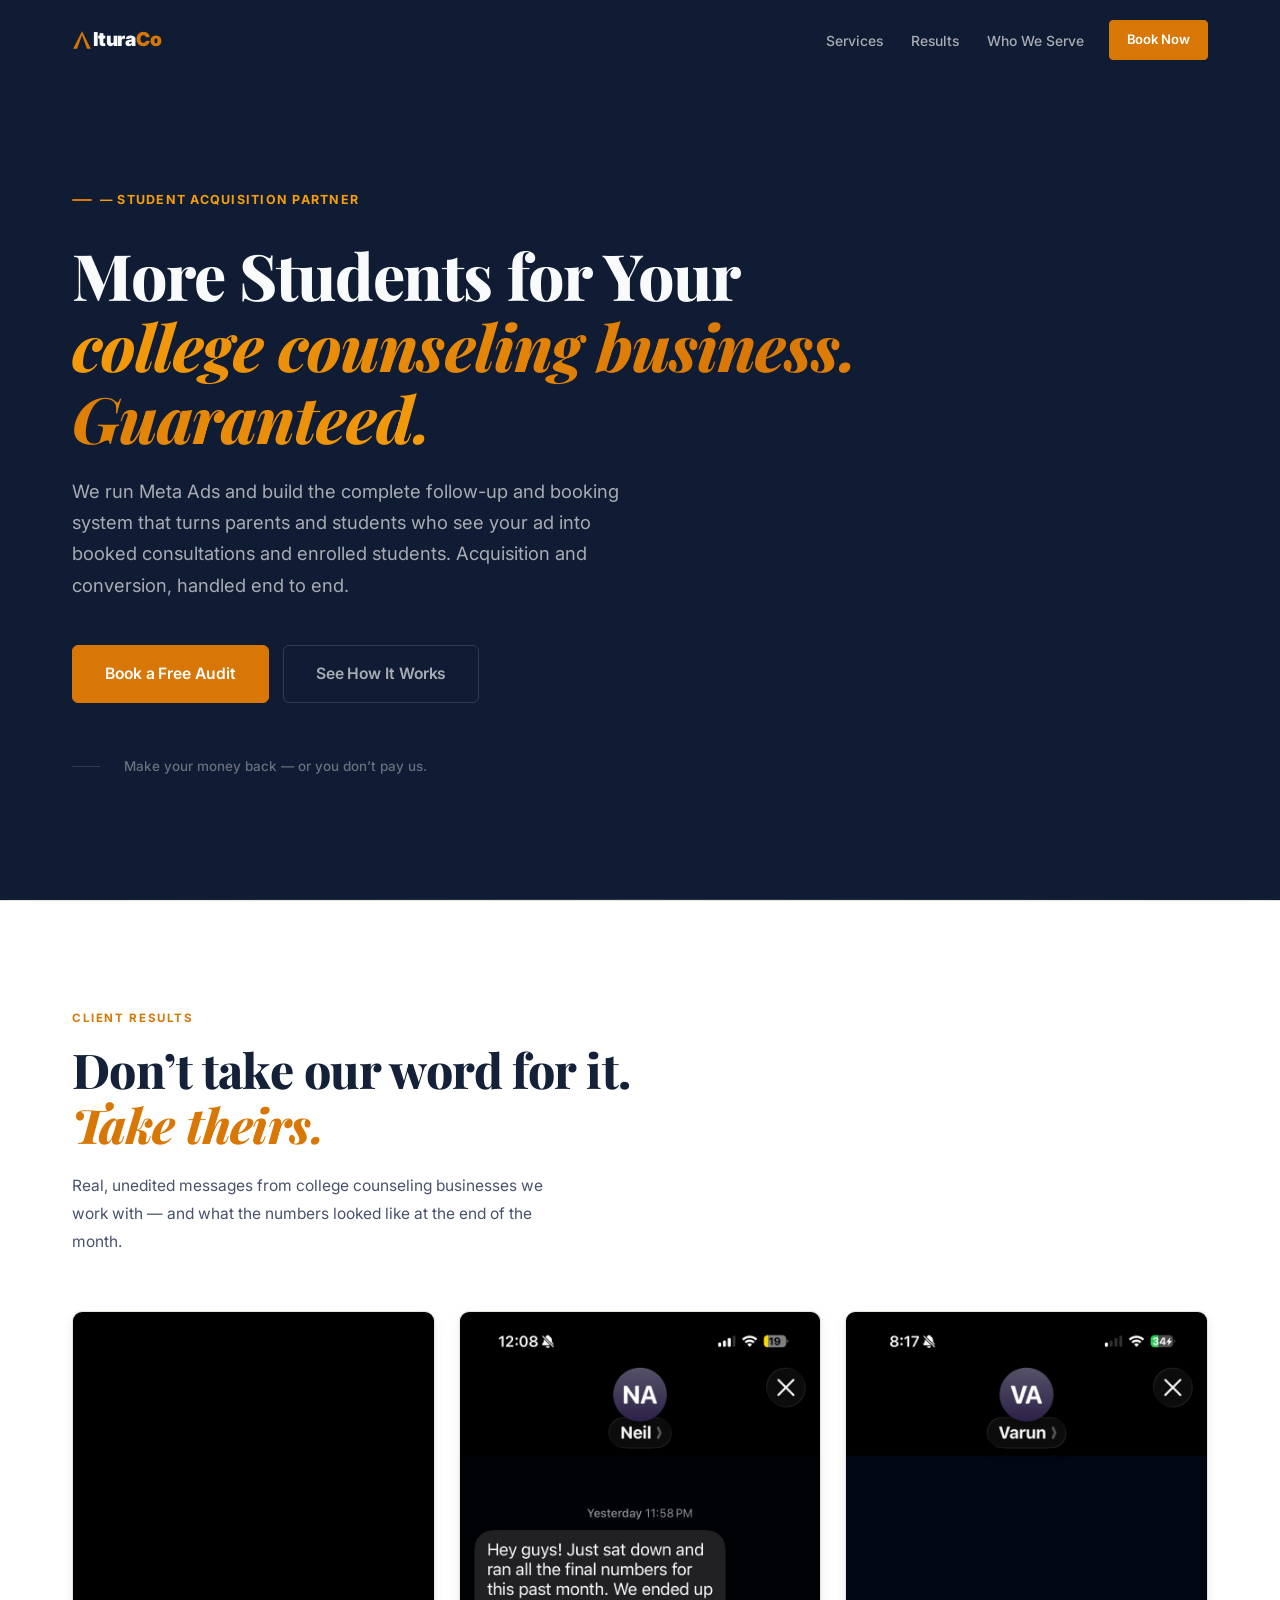
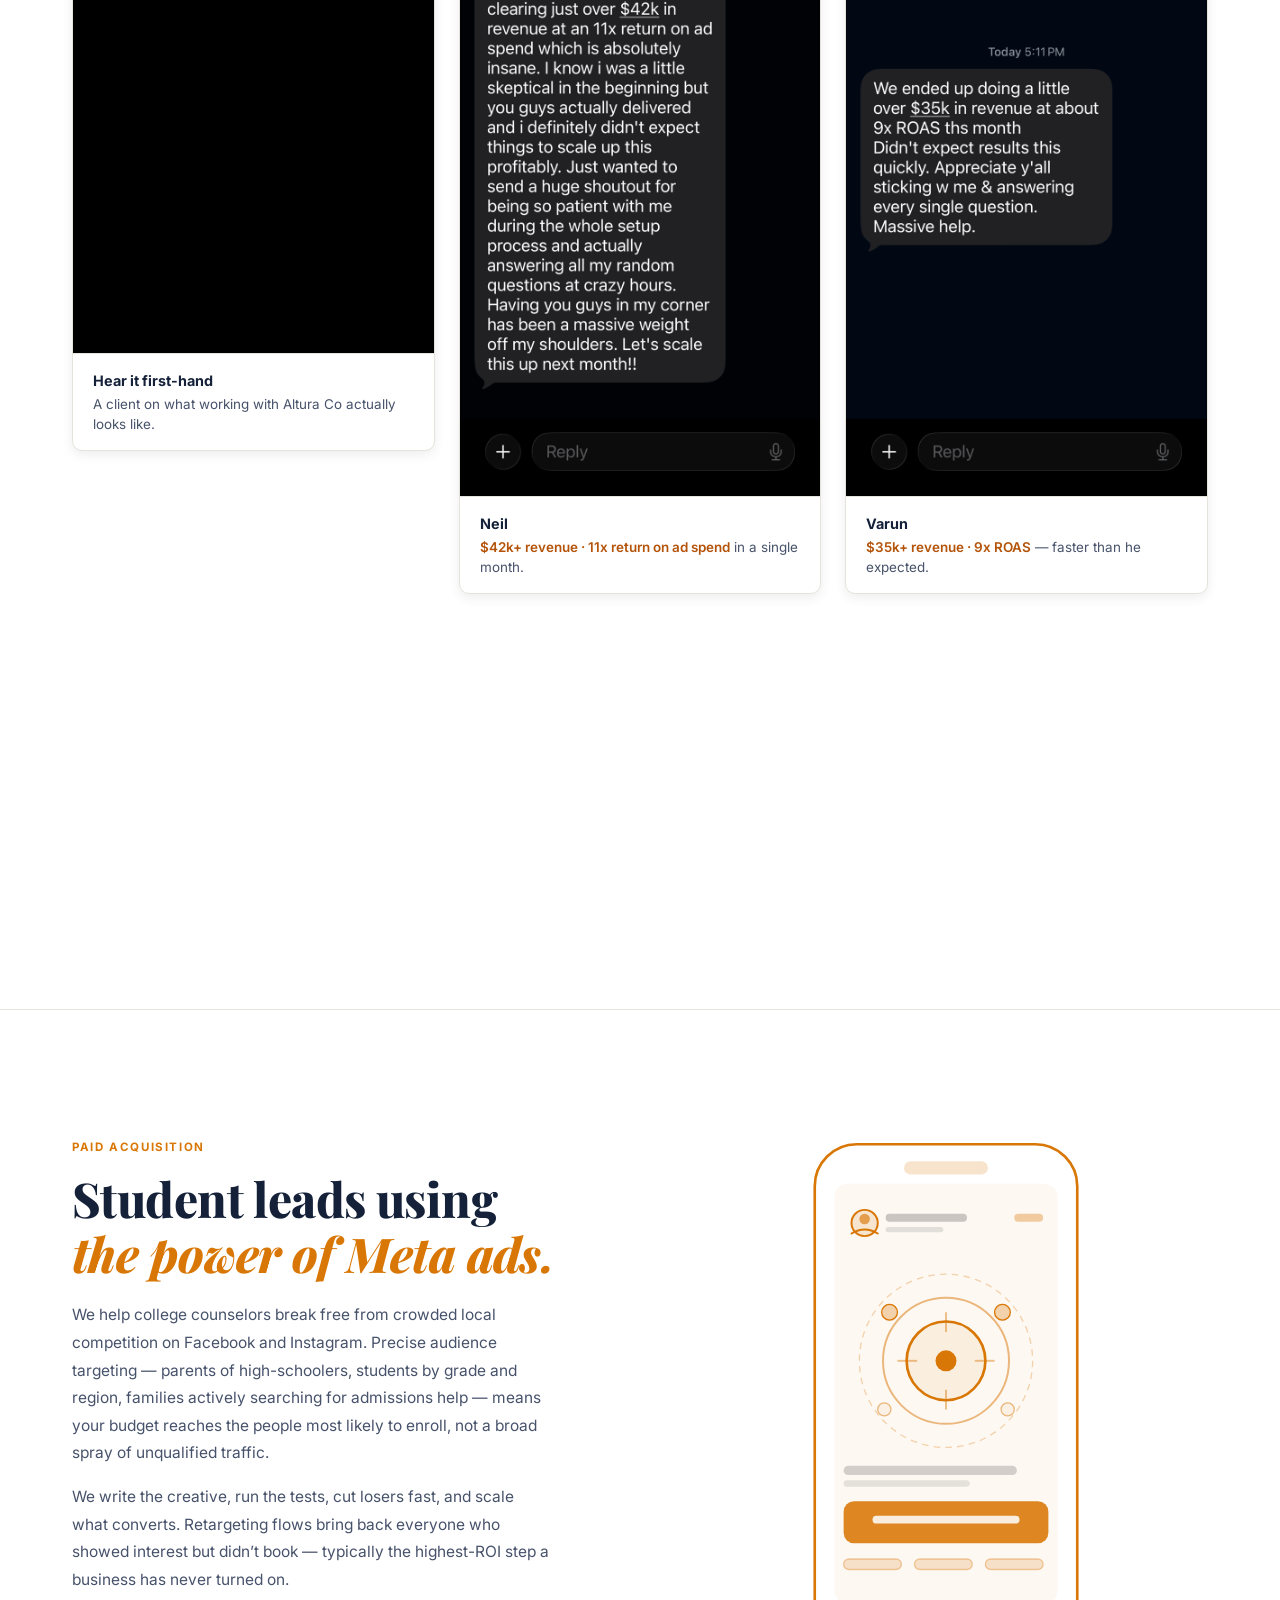
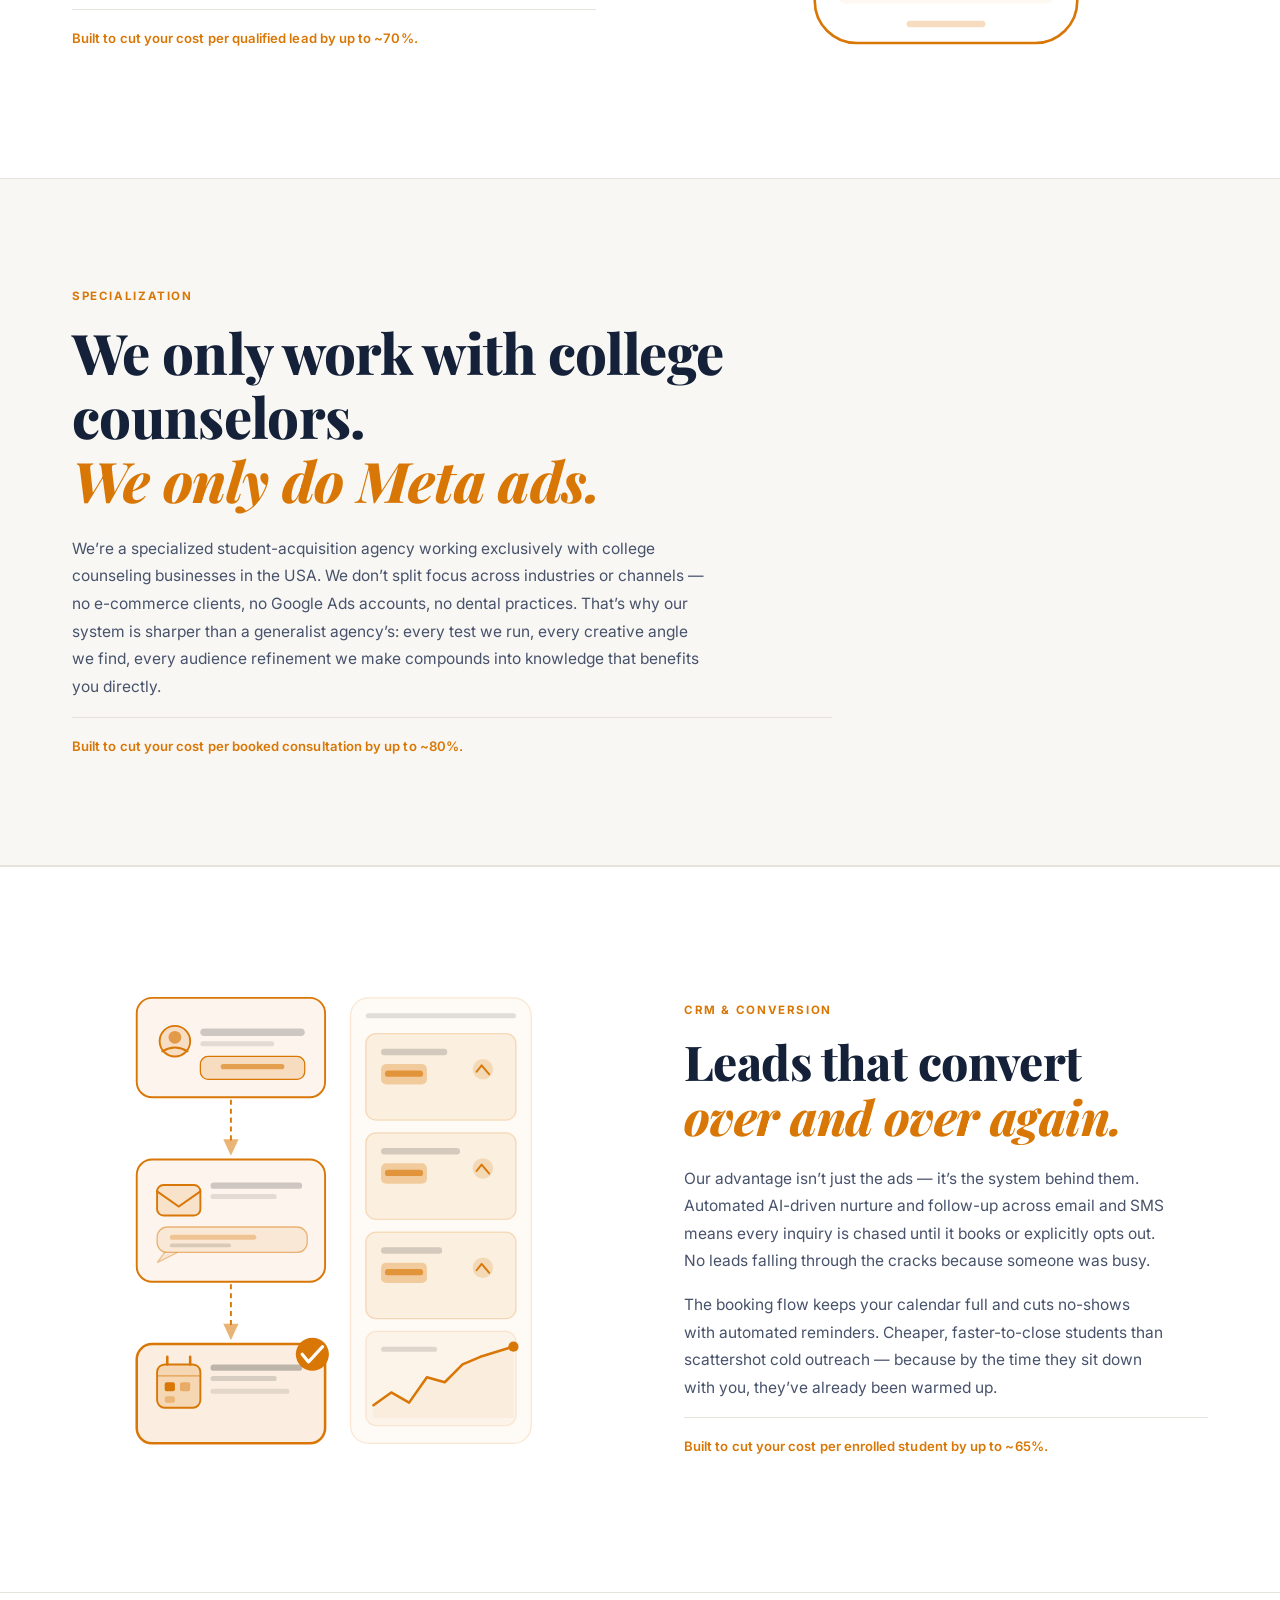
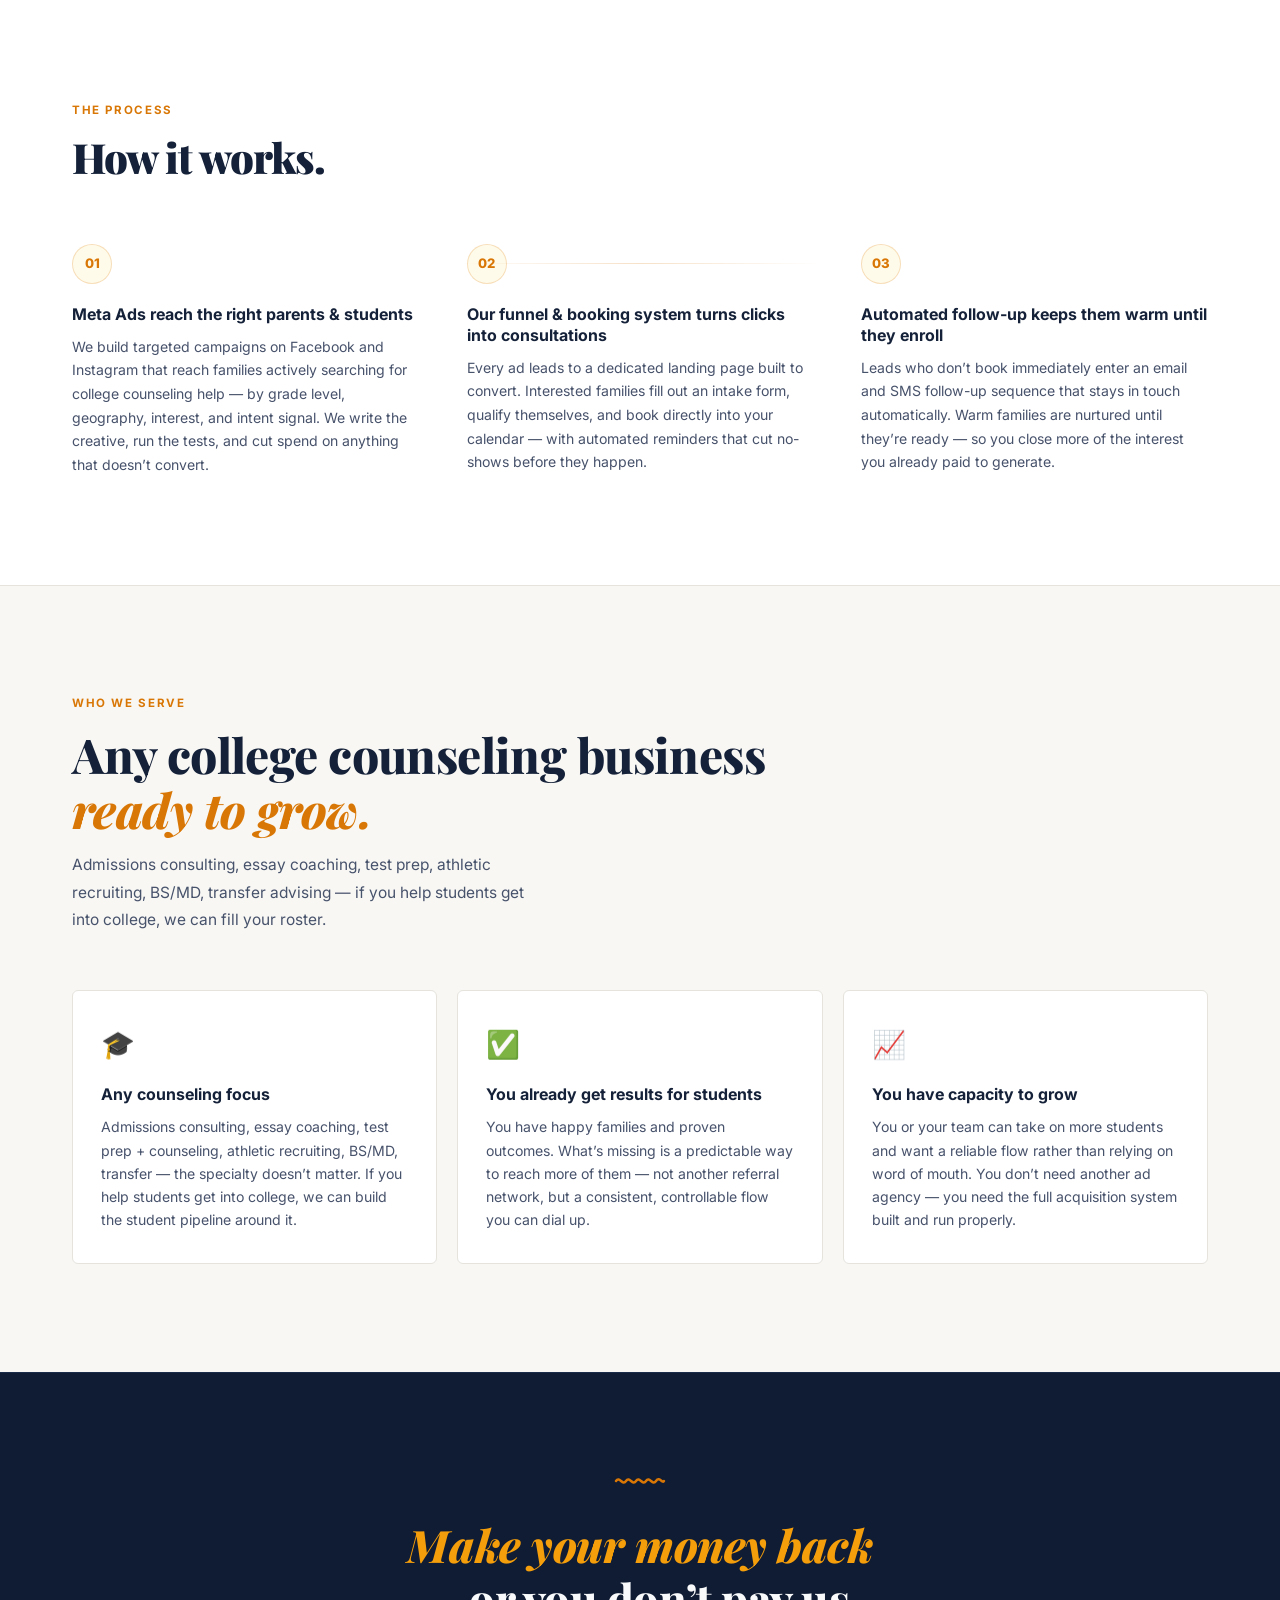
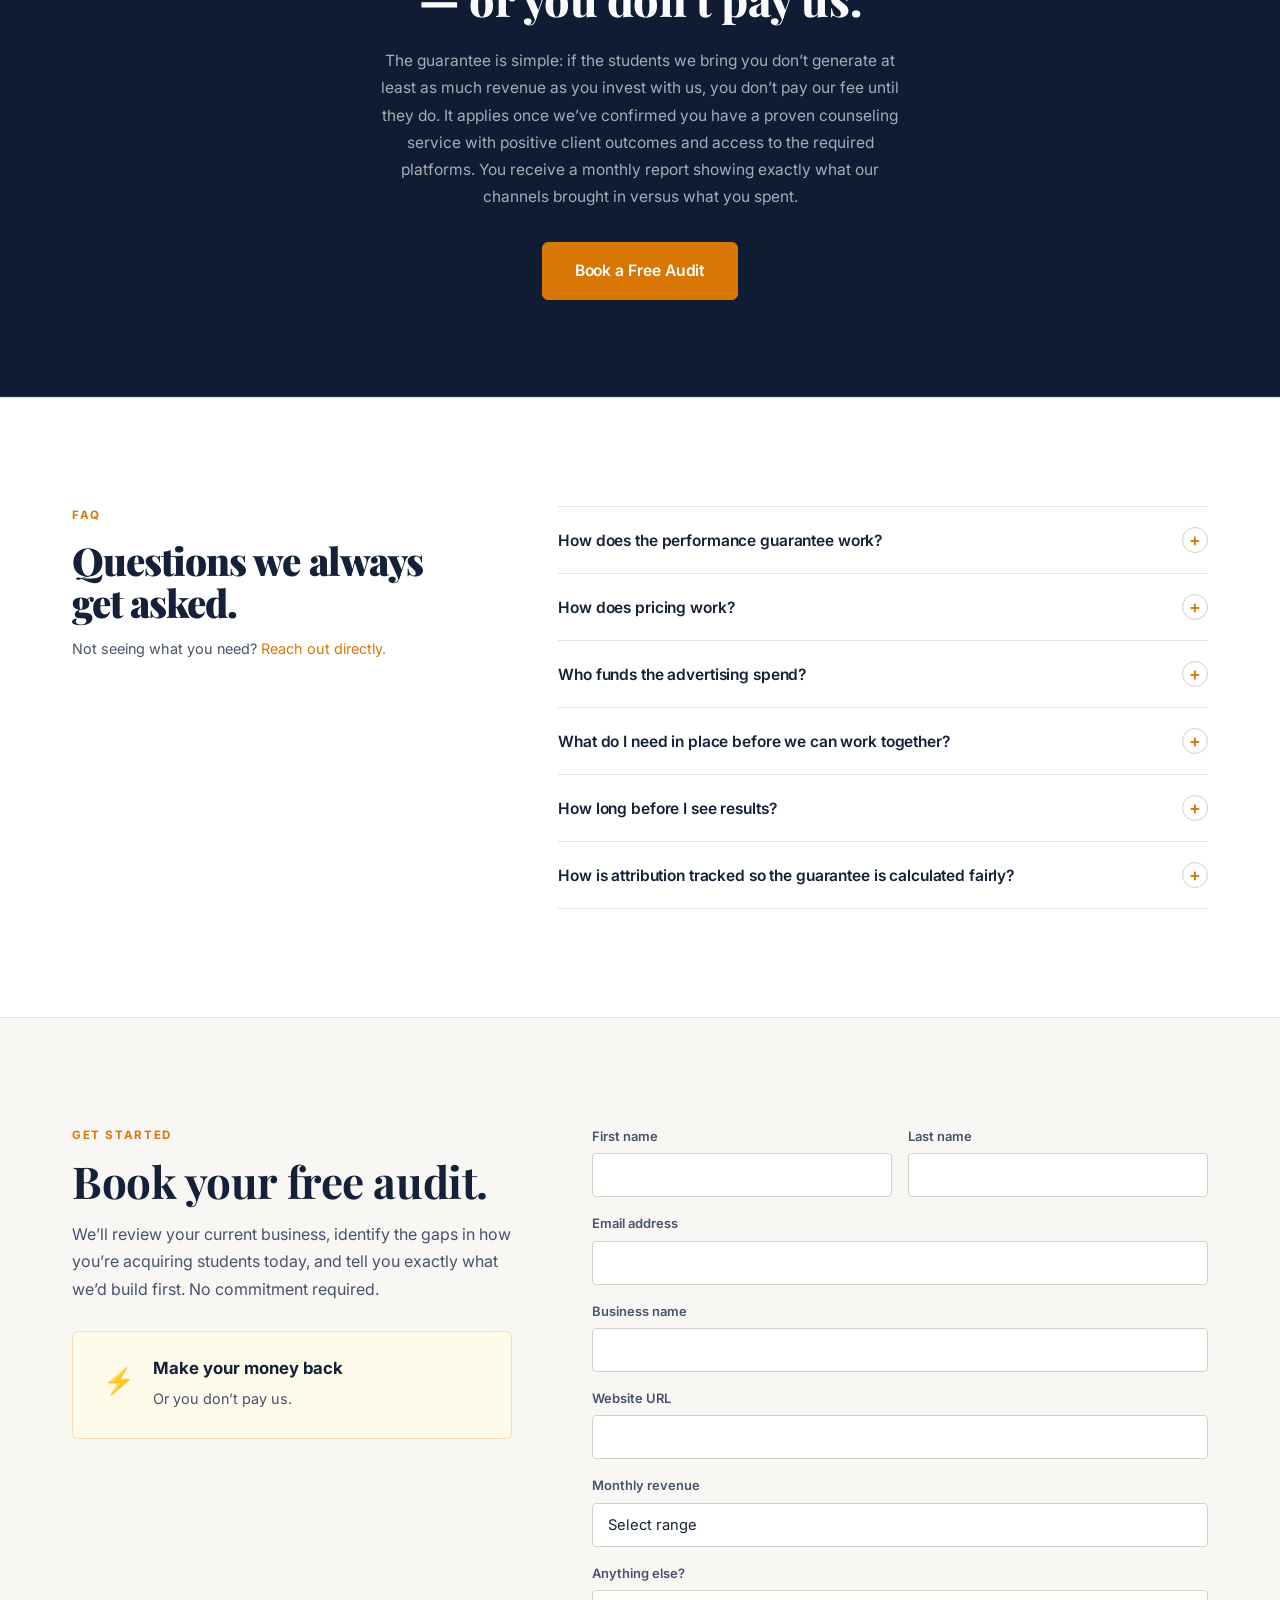
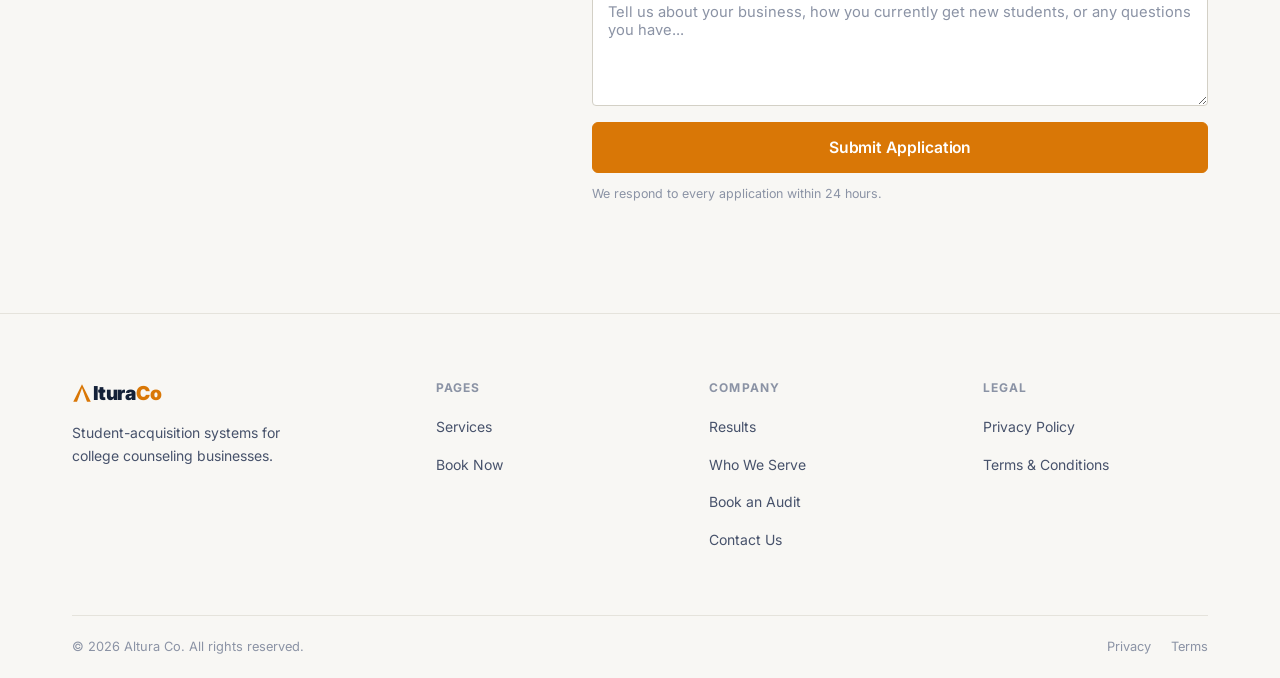
==== commit 9073be54: "Reframe guarantee to money-back (ROI) model The guarantee is now "make your money back — or you don'" ====
--- a/index.html
+++ b/index.html
@@ -4,7 +4,7 @@
   <meta charset="UTF-8">
   <meta name="viewport" content="width=device-width, initial-scale=1.0">
   <title>Altura Co &mdash; Student Acquisition for College Counselors</title>
-  <meta name="description" content="Altura Co fills college counseling businesses with 10 new students every month using Meta Ads and a complete acquisition system. Guaranteed.">
+  <meta name="description" content="Altura Co grows college counseling businesses with Meta Ads and a complete student-acquisition system. Make your money back — or you don't pay us.">
   <link rel="preconnect" href="https://fonts.googleapis.com">
   <link rel="preconnect" href="https://fonts.gstatic.com" crossorigin>
   <link href="https://fonts.googleapis.com/css2?family=Inter:wght@400;500;600;700;800;900&family=Playfair+Display:ital,wght@0,600;0,700;0,800;0,900;1,600;1,700&display=swap" rel="stylesheet">
@@ -34,7 +34,7 @@
       <div class="hero__inner">
         <span class="squiggle"><svg width="52" height="14" viewBox="0 0 52 14" fill="none" aria-hidden="true"><path d="M2 7 C5.5 2 8.5 12 12 7 C15.5 2 18.5 12 22 7 C25.5 2 28.5 12 32 7 C35.5 2 38.5 12 42 7 C45.5 2 48.5 10 50 7" stroke="#d97706" stroke-width="2.5" stroke-linecap="round"/></svg></span>
         <p class="hero__eyebrow">&#8212; Student Acquisition Partner</p>
-        <h1>10 New Students for Your<br><span class="gradient-text">college counseling business. Every Month.</span></h1>
+        <h1>More Students for Your<br><span class="gradient-text">college counseling business. Guaranteed.</span></h1>
         <p class="hero__sub">We run Meta Ads and build the complete follow-up and booking system that turns parents and students who see your ad into booked consultations and enrolled students. Acquisition and conversion, handled end to end.</p>
         <div class="hero__ctas">
           <a href="contact.html" class="btn btn--primary btn--lg">Book a Free Audit</a>
@@ -42,7 +42,7 @@
         </div>
         <p class="hero__proof">
           <span class="hero__proof-line"></span>
-          10 new students every month &mdash; or you don&rsquo;t pay.
+          Make your money back &mdash; or you don&rsquo;t pay us.
         </p>
       </div>
     </div>
@@ -301,8 +301,8 @@
   <div class="g-band">
     <div class="container">
       <span class="squiggle" style="display:inline-block; margin-bottom:22px;"><svg width="52" height="14" viewBox="0 0 52 14" fill="none" aria-hidden="true"><path d="M2 7 C5.5 2 8.5 12 12 7 C15.5 2 18.5 12 22 7 C25.5 2 28.5 12 32 7 C35.5 2 38.5 12 42 7 C45.5 2 48.5 10 50 7" stroke="#d97706" stroke-width="2.5" stroke-linecap="round"/></svg></span>
-      <p class="g-band__promise"><em>10 new students every month</em><br>&mdash; or you don&rsquo;t pay.</p>
-      <p class="g-band__body">The guarantee applies once we&rsquo;ve confirmed you have a proven counseling service with positive client outcomes and access to the required platforms. A &ldquo;new student&rdquo; means a student who arrives through our tracked acquisition channels and has signed an agreement with your business &mdash; defined in writing before we start. You receive a monthly report showing exactly which students are attributed to us.</p>
+      <p class="g-band__promise"><em>Make your money back</em><br>&mdash; or you don&rsquo;t pay us.</p>
+      <p class="g-band__body">The guarantee is simple: if the students we bring you don&rsquo;t generate at least as much revenue as you invest with us, you don&rsquo;t pay our fee until they do. It applies once we&rsquo;ve confirmed you have a proven counseling service with positive client outcomes and access to the required platforms. You receive a monthly report showing exactly what our channels brought in versus what you spent.</p>
       <a href="contact.html" class="btn btn--primary btn--lg">Book a Free Audit</a>
     </div>
   </div>
@@ -324,7 +324,7 @@
               <span class="faq-trigger__icon">+</span>
             </button>
             <div class="faq-body">
-              <p>Every engagement includes a performance guarantee: if we fail to deliver at least 10 new students in a month, you don&rsquo;t pay until we do. The guarantee applies once we&rsquo;ve confirmed you have a proven service with positive client outcomes and access to the required platforms. &ldquo;A new student&rdquo; means a student who arrives through our tracked acquisition channels and has signed an agreement with your business &mdash; confirmed in writing before the engagement begins.</p>
+              <p>Every engagement includes a performance guarantee: if our work doesn&rsquo;t generate at least as much revenue as you invest with us, you don&rsquo;t pay our fee until it does. The guarantee applies once we&rsquo;ve confirmed you have a proven service with positive client outcomes and access to the required platforms. How your investment and attributed return are measured is confirmed in writing before the engagement begins.</p>
             </div>
           </div>
           <div class="faq-item">
@@ -369,7 +369,7 @@
               <span class="faq-trigger__icon">+</span>
             </button>
             <div class="faq-body">
-              <p>All students counted toward the guarantee must arrive through dedicated landing pages, unique links, or tracked booking flows we control. This is agreed in writing before the engagement begins and removes any ambiguity. You receive a monthly report showing exactly which students are attributed to our channels and how the numbers are calculated.</p>
+              <p>All revenue counted toward the guarantee must come through dedicated landing pages, unique links, or tracked booking flows we control. This is agreed in writing before the engagement begins and removes any ambiguity. You receive a monthly report showing exactly what revenue is attributed to our channels versus what you spent, and how the numbers are calculated.</p>
             </div>
           </div>
         </div>
@@ -389,8 +389,8 @@
           <div class="guarantee-box">
             <div class="guarantee-box__icon">&#9889;</div>
             <div>
-              <h3>10 new students every month</h3>
-              <p>If we don&rsquo;t deliver, you don&rsquo;t pay.</p>
+              <h3>Make your money back</h3>
+              <p>Or you don&rsquo;t pay us.</p>
             </div>
           </div>
         </div>
--- a/style.css
+++ b/style.css
@@ -1056,6 +1056,15 @@
 
 /* Services page */
 .section.section--dark [style*="background:var(--bg-2)"] { background: var(--bg-2) !important; border-color: var(--border) !important; }
+/* "What's Included" cards used an inline dark-navy background (--dark-alt);
+   on the now-light section that left dark-remapped text unreadable on navy.
+   Flip them to a white card so the dark text is legible. */
+.section.section--dark [style*="background:var(--dark-alt)"],
+.section.section--alt  [style*="background:var(--dark-alt)"] {
+  background: var(--bg) !important;
+  border-color: var(--border) !important;
+  box-shadow: var(--shadow-sm);
+}
 .section.section--dark ul li  { color: var(--text-mid); }
 .section.section--dark .check { color: var(--blue); }
 
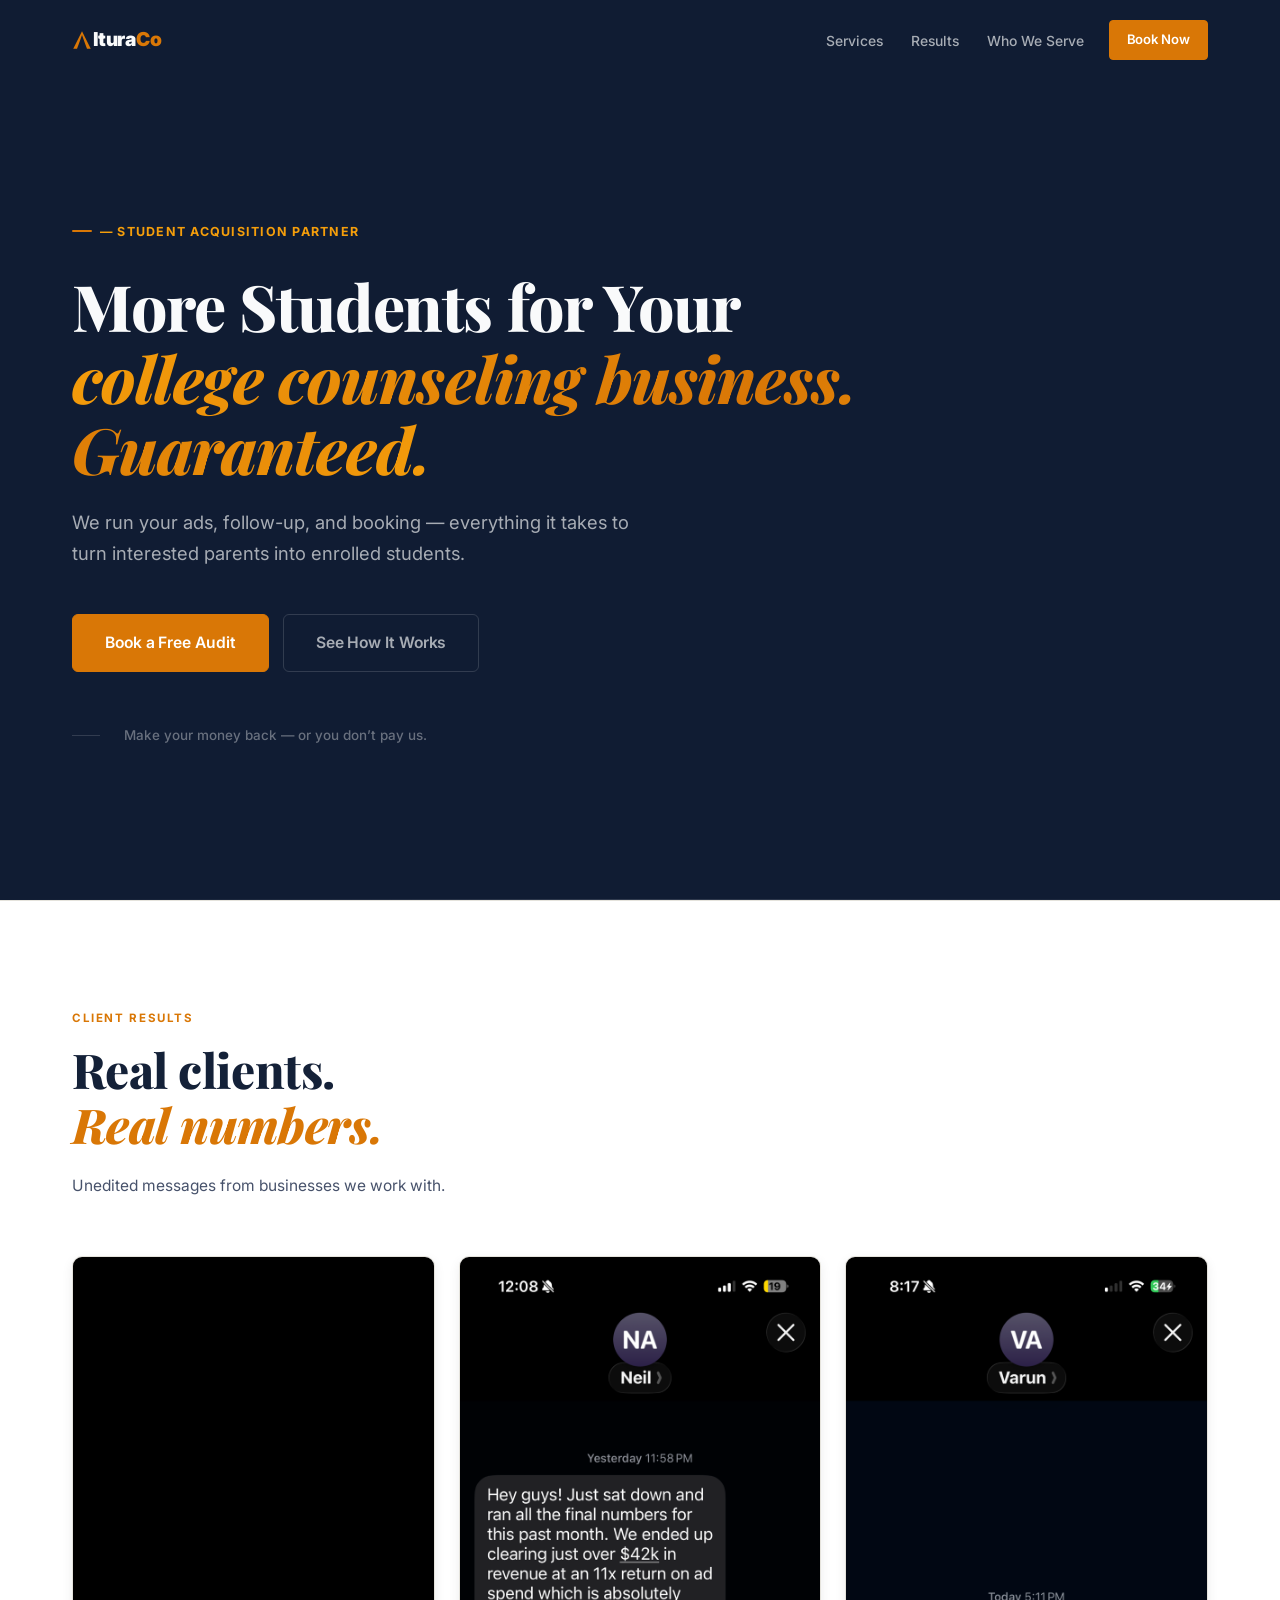
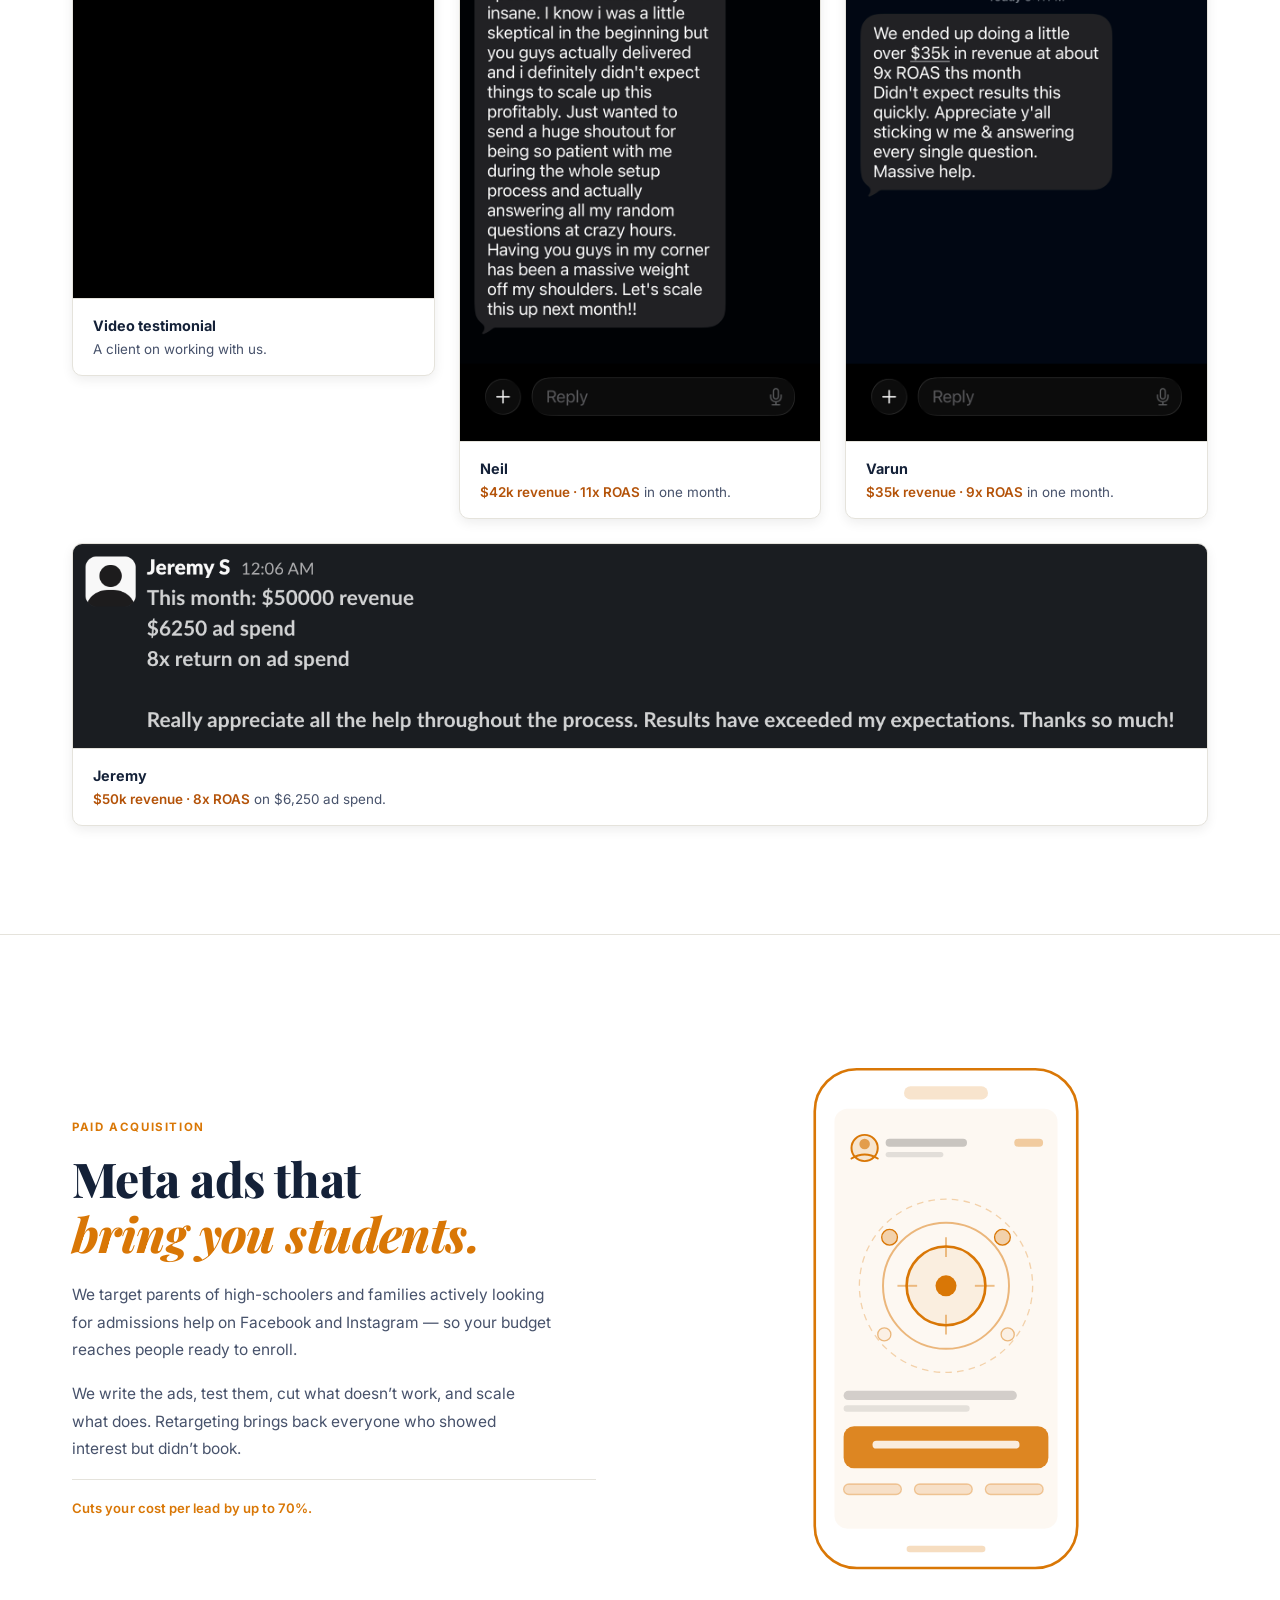
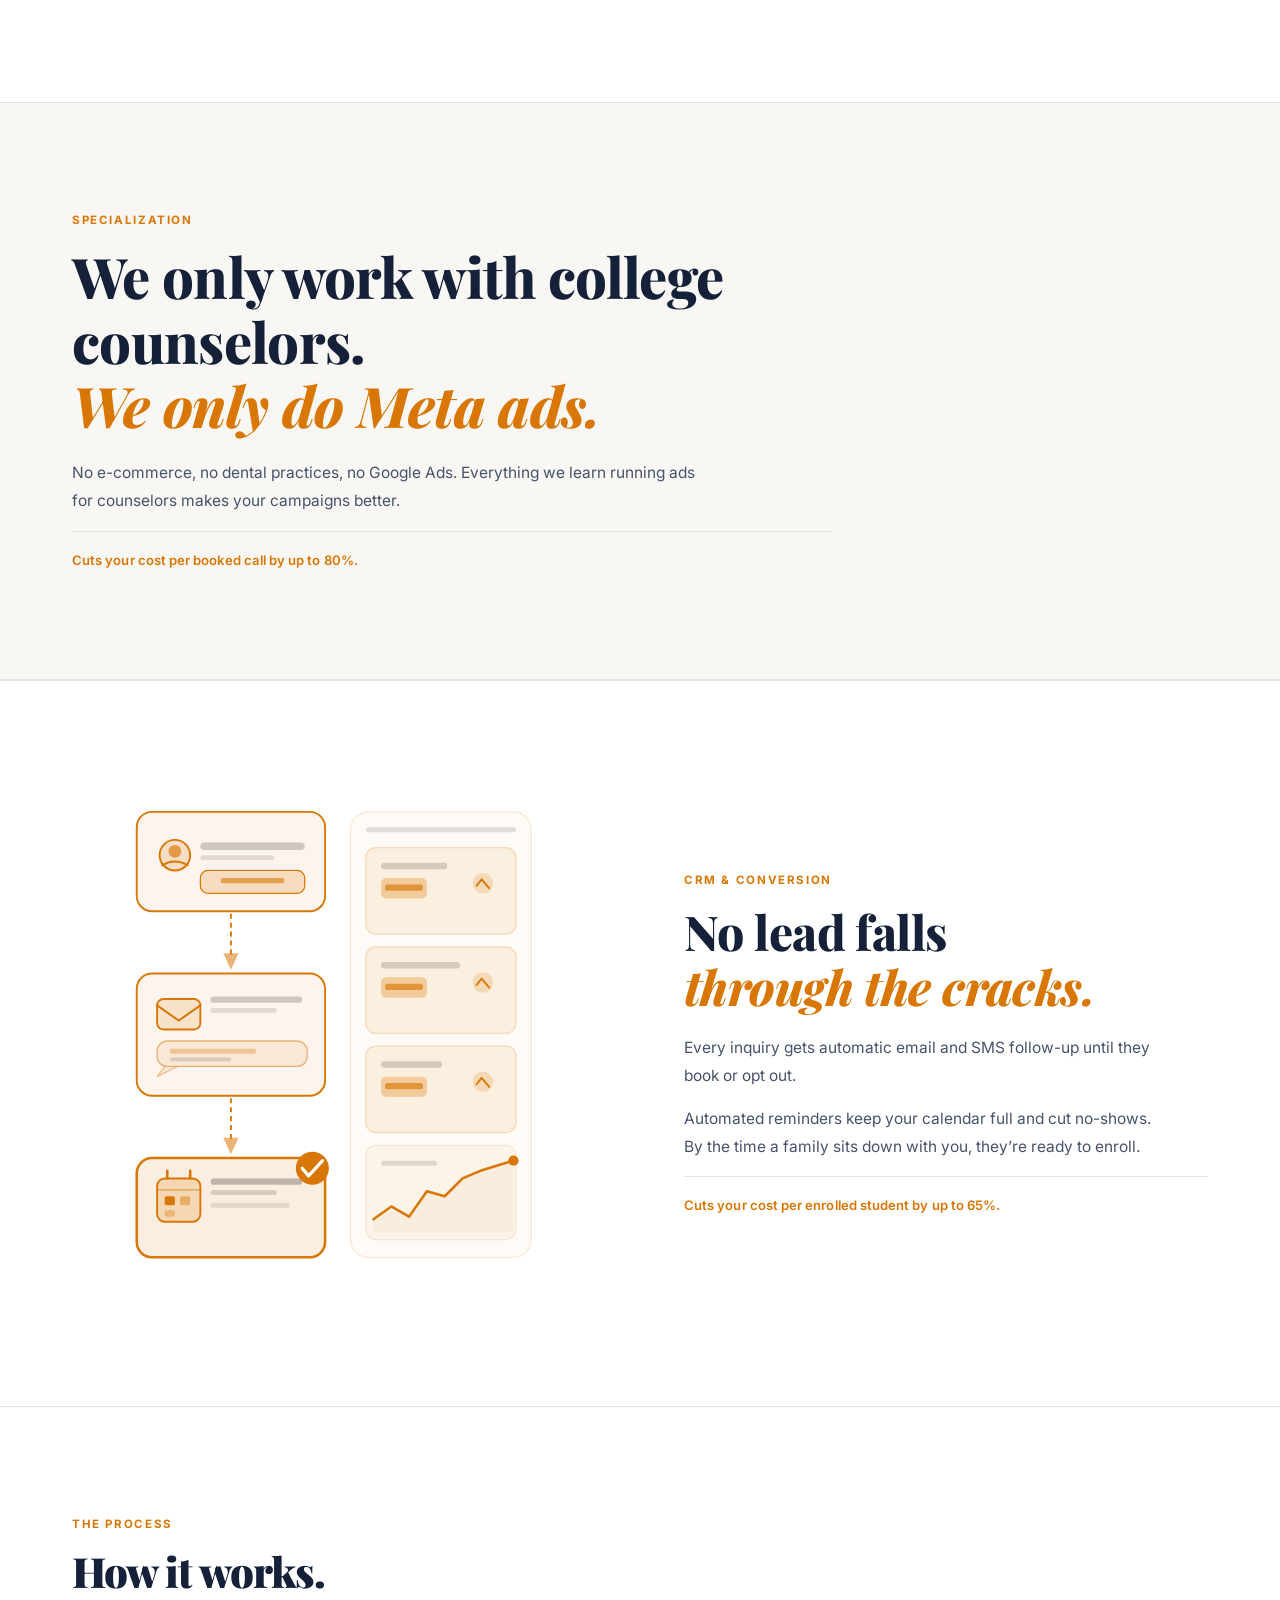
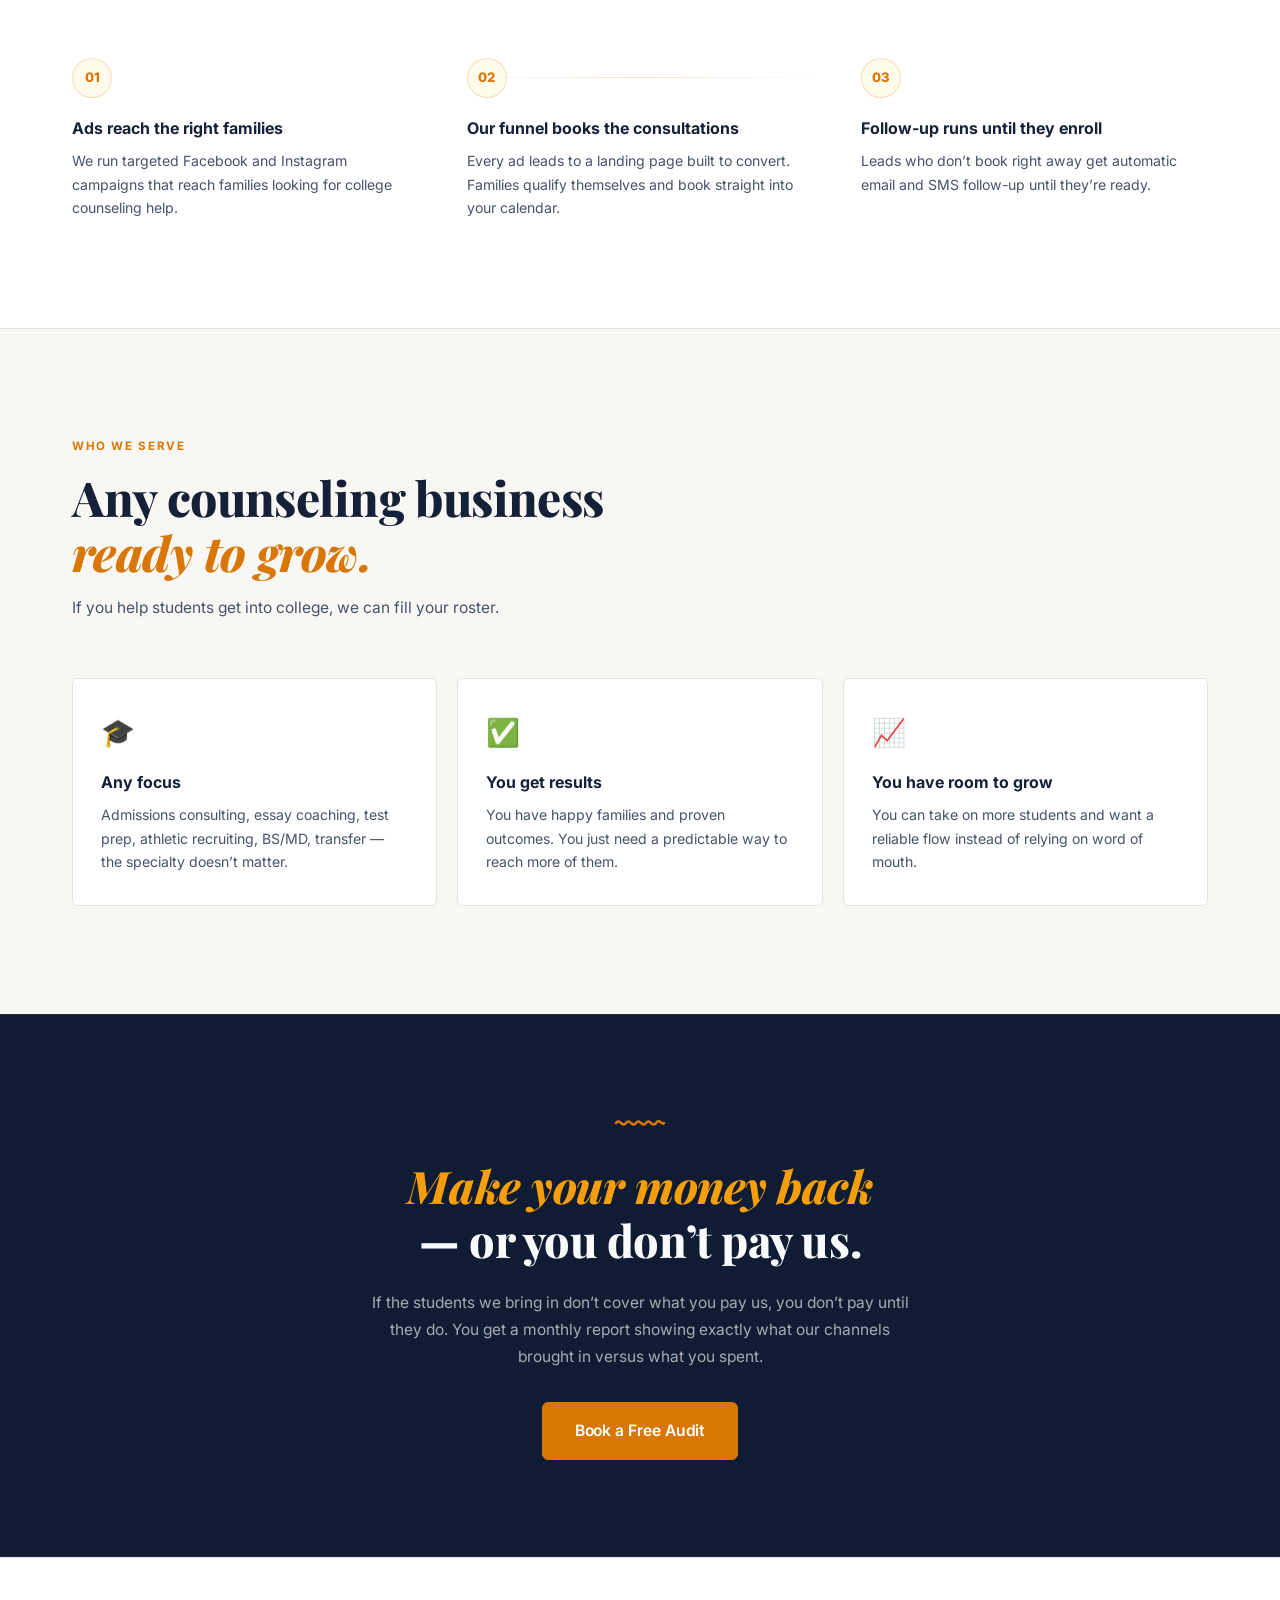
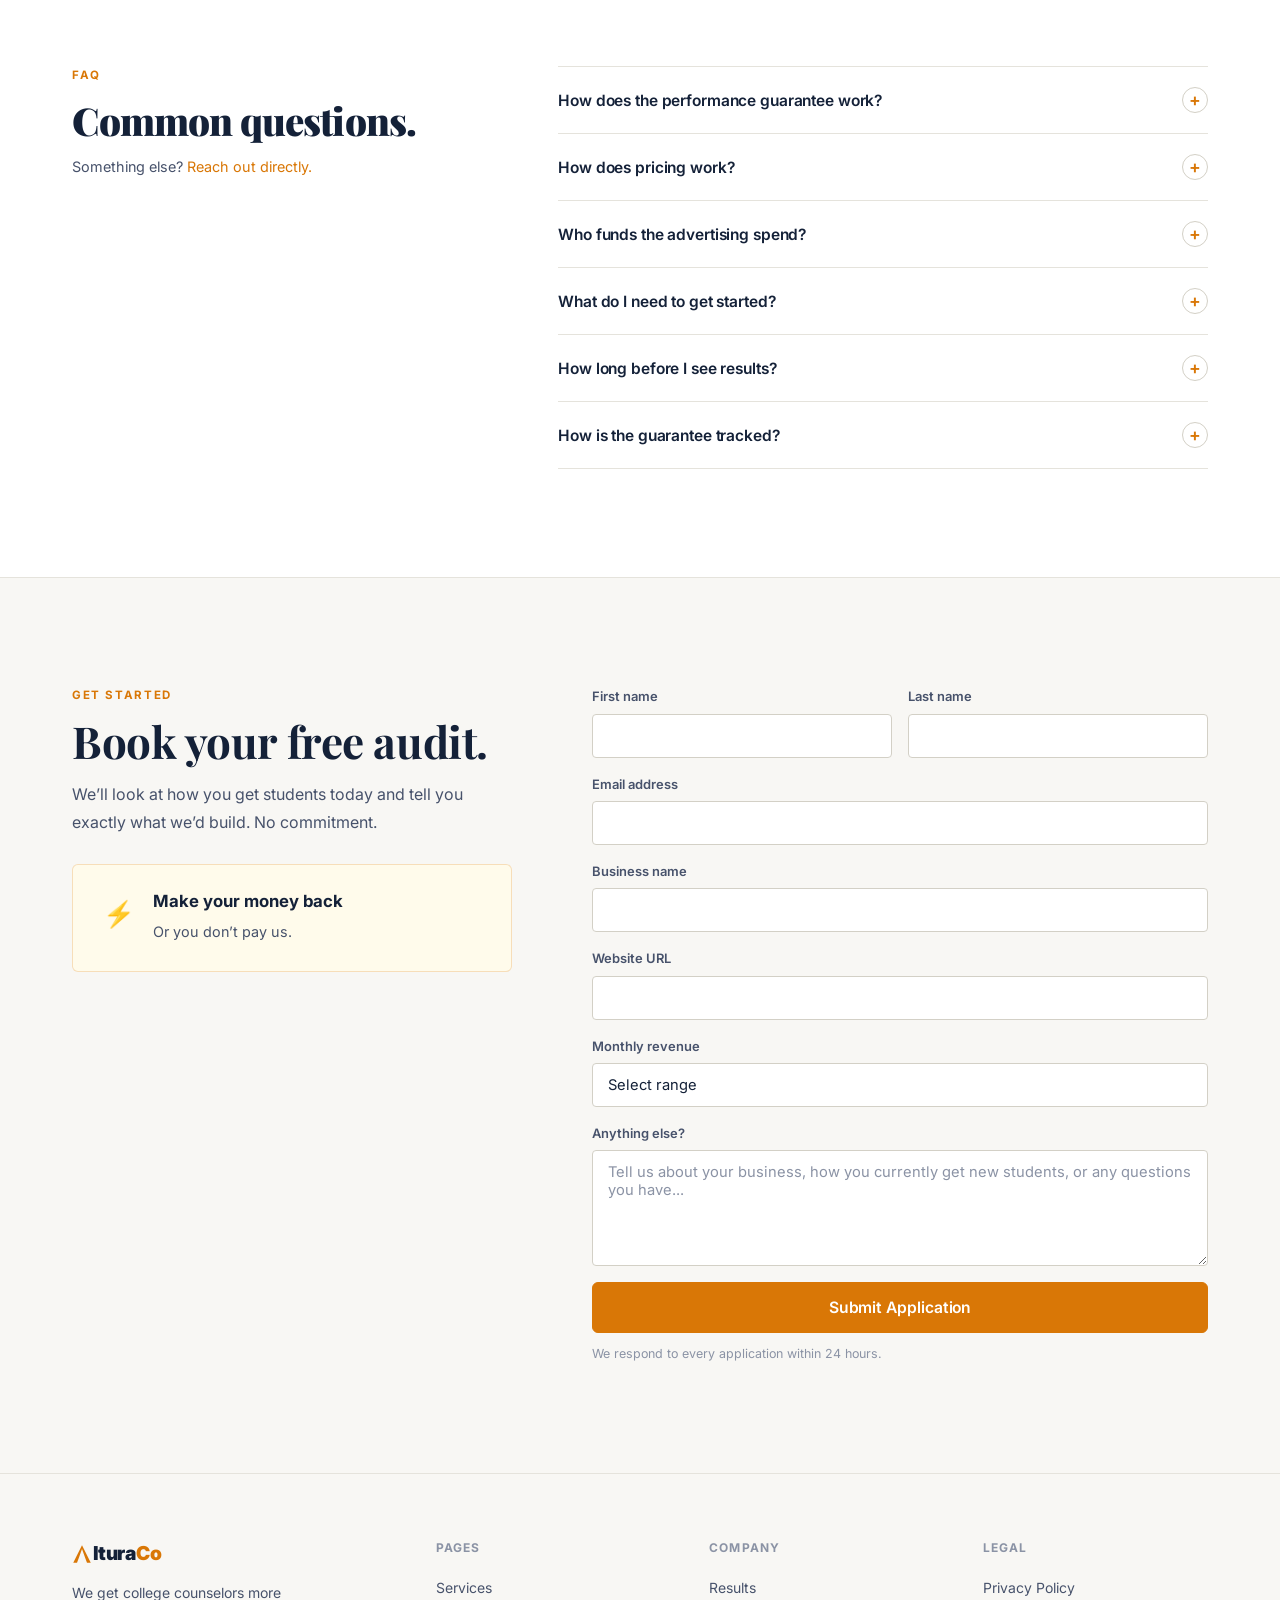
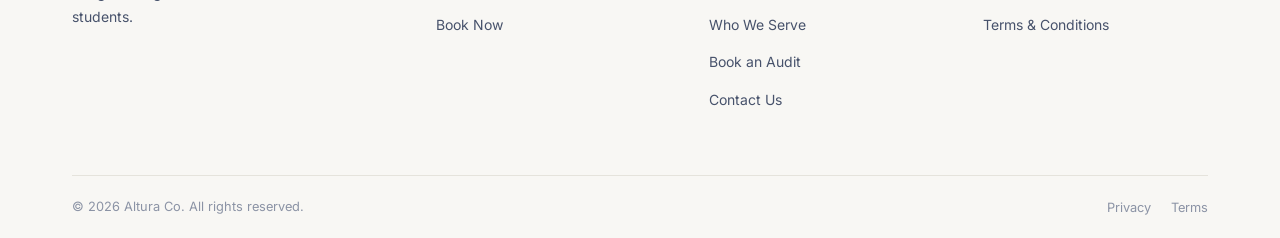
==== commit 5a678b82: "Simplify copy sitewide — shorter headers and body text Cut the over-written marketing copy down to p" ====
--- a/index.html
+++ b/index.html
@@ -35,7 +35,7 @@
         <span class="squiggle"><svg width="52" height="14" viewBox="0 0 52 14" fill="none" aria-hidden="true"><path d="M2 7 C5.5 2 8.5 12 12 7 C15.5 2 18.5 12 22 7 C25.5 2 28.5 12 32 7 C35.5 2 38.5 12 42 7 C45.5 2 48.5 10 50 7" stroke="#d97706" stroke-width="2.5" stroke-linecap="round"/></svg></span>
         <p class="hero__eyebrow">&#8212; Student Acquisition Partner</p>
         <h1>More Students for Your<br><span class="gradient-text">college counseling business. Guaranteed.</span></h1>
-        <p class="hero__sub">We run Meta Ads and build the complete follow-up and booking system that turns parents and students who see your ad into booked consultations and enrolled students. Acquisition and conversion, handled end to end.</p>
+        <p class="hero__sub">We run your ads, follow-up, and booking &mdash; everything it takes to turn interested parents into enrolled students.</p>
         <div class="hero__ctas">
           <a href="contact.html" class="btn btn--primary btn--lg">Book a Free Audit</a>
           <a href="services.html" class="btn btn--ghost btn--lg">See How It Works</a>
@@ -53,8 +53,8 @@
     <div class="container">
       <div class="testimonials__header">
         <span class="kicker">Client Results</span>
-        <h2 class="headline">Don&rsquo;t take our word for it.<br><em>Take theirs.</em></h2>
-        <p class="body-copy">Real, unedited messages from college counseling businesses we work with &mdash; and what the numbers looked like at the end of the month.</p>
+        <h2 class="headline">Real clients.<br><em>Real numbers.</em></h2>
+        <p class="body-copy">Unedited messages from businesses we work with.</p>
       </div>
       <div class="testimonials__grid">
         <div class="proof-card proof-card--video">
@@ -62,8 +62,8 @@
             <iframe src="https://www.youtube.com/embed/dIRkeQfLcTg" title="Testimonial | Altura Co" loading="lazy" allow="accelerometer; autoplay; clipboard-write; encrypted-media; gyroscope; picture-in-picture; web-share" referrerpolicy="strict-origin-when-cross-origin" allowfullscreen></iframe>
           </div>
           <div class="proof-card__caption">
-            <strong>Hear it first-hand</strong>
-            A client on what working with Altura Co actually looks like.
+            <strong>Video testimonial</strong>
+            A client on working with us.
           </div>
         </div>
         <div class="proof-card">
@@ -72,7 +72,7 @@
           </div>
           <div class="proof-card__caption">
             <strong>Neil</strong>
-            <span>$42k+ revenue &middot; 11x return on ad spend</span> in a single month.
+            <span>$42k revenue &middot; 11x ROAS</span> in one month.
           </div>
         </div>
         <div class="proof-card">
@@ -81,7 +81,7 @@
           </div>
           <div class="proof-card__caption">
             <strong>Varun</strong>
-            <span>$35k+ revenue &middot; 9x ROAS</span> &mdash; faster than he expected.
+            <span>$35k revenue &middot; 9x ROAS</span> in one month.
           </div>
         </div>
       </div>
@@ -91,7 +91,7 @@
         </div>
         <div class="proof-card__caption">
           <strong>Jeremy</strong>
-          <span>$50k revenue &middot; 8x return on ad spend</span> &mdash; from $6,250 in ad spend.
+          <span>$50k revenue &middot; 8x ROAS</span> on $6,250 ad spend.
         </div>
       </div>
     </div>
@@ -104,10 +104,10 @@
         <div class="split__text">
           <span class="squiggle"><svg width="52" height="14" viewBox="0 0 52 14" fill="none" aria-hidden="true"><path d="M2 7 C5.5 2 8.5 12 12 7 C15.5 2 18.5 12 22 7 C25.5 2 28.5 12 32 7 C35.5 2 38.5 12 42 7 C45.5 2 48.5 10 50 7" stroke="#d97706" stroke-width="2.5" stroke-linecap="round"/></svg></span>
           <span class="kicker">Paid Acquisition</span>
-          <h2 class="headline">Student leads using<br><em>the power of Meta ads.</em></h2>
-          <p class="body-copy">We help college counselors break free from crowded local competition on Facebook and Instagram. Precise audience targeting &mdash; parents of high-schoolers, students by grade and region, families actively searching for admissions help &mdash; means your budget reaches the people most likely to enroll, not a broad spray of unqualified traffic.</p>
-          <p class="body-copy">We write the creative, run the tests, cut losers fast, and scale what converts. Retargeting flows bring back everyone who showed interest but didn&rsquo;t book &mdash; typically the highest-ROI step a business has never turned on.</p>
-          <span class="proof-line"><strong>Built to cut your cost per qualified lead by up to ~70%.</strong></span>
+          <h2 class="headline">Meta ads that<br><em>bring you students.</em></h2>
+          <p class="body-copy">We target parents of high-schoolers and families actively looking for admissions help on Facebook and Instagram &mdash; so your budget reaches people ready to enroll.</p>
+          <p class="body-copy">We write the ads, test them, cut what doesn&rsquo;t work, and scale what does. Retargeting brings back everyone who showed interest but didn&rsquo;t book.</p>
+          <span class="proof-line"><strong>Cuts your cost per lead by up to 70%.</strong></span>
         </div>
         <div class="split__illus">
           <!-- ILLUSTRATION: Phone showing Meta ad targeting interface with audience rings -->
@@ -154,8 +154,8 @@
         <span class="squiggle"><svg width="52" height="14" viewBox="0 0 52 14" fill="none" aria-hidden="true"><path d="M2 7 C5.5 2 8.5 12 12 7 C15.5 2 18.5 12 22 7 C25.5 2 28.5 12 32 7 C35.5 2 38.5 12 42 7 C45.5 2 48.5 10 50 7" stroke="#d97706" stroke-width="2.5" stroke-linecap="round"/></svg></span>
         <span class="kicker">Specialization</span>
         <h2 class="headline">We only work with college counselors.<br><em>We only do Meta ads.</em></h2>
-        <p class="body-copy" style="max-width:640px;">We&rsquo;re a specialized student-acquisition agency working exclusively with college counseling businesses in the USA. We don&rsquo;t split focus across industries or channels &mdash; no e-commerce clients, no Google Ads accounts, no dental practices. That&rsquo;s why our system is sharper than a generalist agency&rsquo;s: every test we run, every creative angle we find, every audience refinement we make compounds into knowledge that benefits you directly.</p>
-        <span class="proof-line"><strong>Built to cut your cost per booked consultation by up to ~80%.</strong></span>
+        <p class="body-copy" style="max-width:640px;">No e-commerce, no dental practices, no Google Ads. Everything we learn running ads for counselors makes your campaigns better.</p>
+        <span class="proof-line"><strong>Cuts your cost per booked call by up to 80%.</strong></span>
       </div>
     </div>
   </section>
@@ -167,10 +167,10 @@
         <div class="split__text">
           <span class="squiggle"><svg width="52" height="14" viewBox="0 0 52 14" fill="none" aria-hidden="true"><path d="M2 7 C5.5 2 8.5 12 12 7 C15.5 2 18.5 12 22 7 C25.5 2 28.5 12 32 7 C35.5 2 38.5 12 42 7 C45.5 2 48.5 10 50 7" stroke="#d97706" stroke-width="2.5" stroke-linecap="round"/></svg></span>
           <span class="kicker">CRM &amp; Conversion</span>
-          <h2 class="headline">Leads that convert<br><em>over and over again.</em></h2>
-          <p class="body-copy">Our advantage isn&rsquo;t just the ads &mdash; it&rsquo;s the system behind them. Automated AI-driven nurture and follow-up across email and SMS means every inquiry is chased until it books or explicitly opts out. No leads falling through the cracks because someone was busy.</p>
-          <p class="body-copy">The booking flow keeps your calendar full and cuts no-shows with automated reminders. Cheaper, faster-to-close students than scattershot cold outreach &mdash; because by the time they sit down with you, they&rsquo;ve already been warmed up.</p>
-          <span class="proof-line"><strong>Built to cut your cost per enrolled student by up to ~65%.</strong></span>
+          <h2 class="headline">No lead falls<br><em>through the cracks.</em></h2>
+          <p class="body-copy">Every inquiry gets automatic email and SMS follow-up until they book or opt out.</p>
+          <p class="body-copy">Automated reminders keep your calendar full and cut no-shows. By the time a family sits down with you, they&rsquo;re ready to enroll.</p>
+          <span class="proof-line"><strong>Cuts your cost per enrolled student by up to 65%.</strong></span>
         </div>
         <div class="split__illus">
           <!-- ILLUSTRATION: Lead nurture flow from inquiry to enrolled student -->
@@ -251,18 +251,18 @@
       <div class="hiw__steps">
         <div class="hiw__step">
           <div class="hiw__num">01</div>
-          <h3>Meta Ads reach the right parents &amp; students</h3>
-          <p>We build targeted campaigns on Facebook and Instagram that reach families actively searching for college counseling help &mdash; by grade level, geography, interest, and intent signal. We write the creative, run the tests, and cut spend on anything that doesn&rsquo;t convert.</p>
+          <h3>Ads reach the right families</h3>
+          <p>We run targeted Facebook and Instagram campaigns that reach families looking for college counseling help.</p>
         </div>
         <div class="hiw__step">
           <div class="hiw__num">02</div>
-          <h3>Our funnel &amp; booking system turns clicks into consultations</h3>
-          <p>Every ad leads to a dedicated landing page built to convert. Interested families fill out an intake form, qualify themselves, and book directly into your calendar &mdash; with automated reminders that cut no-shows before they happen.</p>
+          <h3>Our funnel books the consultations</h3>
+          <p>Every ad leads to a landing page built to convert. Families qualify themselves and book straight into your calendar.</p>
         </div>
         <div class="hiw__step">
           <div class="hiw__num">03</div>
-          <h3>Automated follow-up keeps them warm until they enroll</h3>
-          <p>Leads who don&rsquo;t book immediately enter an email and SMS follow-up sequence that stays in touch automatically. Warm families are nurtured until they&rsquo;re ready &mdash; so you close more of the interest you already paid to generate.</p>
+          <h3>Follow-up runs until they enroll</h3>
+          <p>Leads who don&rsquo;t book right away get automatic email and SMS follow-up until they&rsquo;re ready.</p>
         </div>
       </div>
     </div>
@@ -274,24 +274,24 @@
       <div class="who__header">
         <span class="squiggle"><svg width="52" height="14" viewBox="0 0 52 14" fill="none" aria-hidden="true"><path d="M2 7 C5.5 2 8.5 12 12 7 C15.5 2 18.5 12 22 7 C25.5 2 28.5 12 32 7 C35.5 2 38.5 12 42 7 C45.5 2 48.5 10 50 7" stroke="#d97706" stroke-width="2.5" stroke-linecap="round"/></svg></span>
         <span class="kicker">Who We Serve</span>
-        <h2 class="headline" style="margin-bottom:14px;">Any college counseling business<br><em>ready to grow.</em></h2>
-        <p class="body-copy">Admissions consulting, essay coaching, test prep, athletic recruiting, BS/MD, transfer advising &mdash; if you help students get into college, we can fill your roster.</p>
+        <h2 class="headline" style="margin-bottom:14px;">Any counseling business<br><em>ready to grow.</em></h2>
+        <p class="body-copy">If you help students get into college, we can fill your roster.</p>
       </div>
       <div class="who__cards">
         <div class="who__card">
           <div class="who__card-icon">&#x1F393;</div>
-          <h4>Any counseling focus</h4>
-          <p>Admissions consulting, essay coaching, test prep + counseling, athletic recruiting, BS/MD, transfer &mdash; the specialty doesn&rsquo;t matter. If you help students get into college, we can build the student pipeline around it.</p>
+          <h4>Any focus</h4>
+          <p>Admissions consulting, essay coaching, test prep, athletic recruiting, BS/MD, transfer &mdash; the specialty doesn&rsquo;t matter.</p>
         </div>
         <div class="who__card">
           <div class="who__card-icon">&#x2705;</div>
-          <h4>You already get results for students</h4>
-          <p>You have happy families and proven outcomes. What&rsquo;s missing is a predictable way to reach more of them &mdash; not another referral network, but a consistent, controllable flow you can dial up.</p>
+          <h4>You get results</h4>
+          <p>You have happy families and proven outcomes. You just need a predictable way to reach more of them.</p>
         </div>
         <div class="who__card">
           <div class="who__card-icon">&#x1F4C8;</div>
-          <h4>You have capacity to grow</h4>
-          <p>You or your team can take on more students and want a reliable flow rather than relying on word of mouth. You don&rsquo;t need another ad agency &mdash; you need the full acquisition system built and run properly.</p>
+          <h4>You have room to grow</h4>
+          <p>You can take on more students and want a reliable flow instead of relying on word of mouth.</p>
         </div>
       </div>
     </div>
@@ -302,7 +302,7 @@
     <div class="container">
       <span class="squiggle" style="display:inline-block; margin-bottom:22px;"><svg width="52" height="14" viewBox="0 0 52 14" fill="none" aria-hidden="true"><path d="M2 7 C5.5 2 8.5 12 12 7 C15.5 2 18.5 12 22 7 C25.5 2 28.5 12 32 7 C35.5 2 38.5 12 42 7 C45.5 2 48.5 10 50 7" stroke="#d97706" stroke-width="2.5" stroke-linecap="round"/></svg></span>
       <p class="g-band__promise"><em>Make your money back</em><br>&mdash; or you don&rsquo;t pay us.</p>
-      <p class="g-band__body">The guarantee is simple: if the students we bring you don&rsquo;t generate at least as much revenue as you invest with us, you don&rsquo;t pay our fee until they do. It applies once we&rsquo;ve confirmed you have a proven counseling service with positive client outcomes and access to the required platforms. You receive a monthly report showing exactly what our channels brought in versus what you spent.</p>
+      <p class="g-band__body">If the students we bring in don&rsquo;t cover what you pay us, you don&rsquo;t pay until they do. You get a monthly report showing exactly what our channels brought in versus what you spent.</p>
       <a href="contact.html" class="btn btn--primary btn--lg">Book a Free Audit</a>
     </div>
   </div>
@@ -314,8 +314,8 @@
         <div>
           <span class="squiggle"><svg width="52" height="14" viewBox="0 0 52 14" fill="none" aria-hidden="true"><path d="M2 7 C5.5 2 8.5 12 12 7 C15.5 2 18.5 12 22 7 C25.5 2 28.5 12 32 7 C35.5 2 38.5 12 42 7 C45.5 2 48.5 10 50 7" stroke="#d97706" stroke-width="2.5" stroke-linecap="round"/></svg></span>
           <span class="kicker">FAQ</span>
-          <h2 style="font-size:clamp(1.7rem,3vw,2.4rem); font-weight:900; color:var(--dt); letter-spacing:-.025em; line-height:1.1; margin-bottom:14px;">Questions we always get asked.</h2>
-          <p style="color:var(--dt-mid); font-size:.9rem;">Not seeing what you need? <a href="contact.html" class="link-blue">Reach out directly.</a></p>
+          <h2 style="font-size:clamp(1.7rem,3vw,2.4rem); font-weight:900; color:var(--dt); letter-spacing:-.025em; line-height:1.1; margin-bottom:14px;">Common questions.</h2>
+          <p style="color:var(--dt-mid); font-size:.9rem;">Something else? <a href="contact.html" class="link-blue">Reach out directly.</a></p>
         </div>
         <div class="faq-list faq-dark" id="faqList">
           <div class="faq-item">
@@ -324,7 +324,7 @@
               <span class="faq-trigger__icon">+</span>
             </button>
             <div class="faq-body">
-              <p>Every engagement includes a performance guarantee: if our work doesn&rsquo;t generate at least as much revenue as you invest with us, you don&rsquo;t pay our fee until it does. The guarantee applies once we&rsquo;ve confirmed you have a proven service with positive client outcomes and access to the required platforms. How your investment and attributed return are measured is confirmed in writing before the engagement begins.</p>
+              <p>If our work doesn&rsquo;t make back what you invest with us, you don&rsquo;t pay our fee until it does. How we measure it is agreed in writing before we start.</p>
             </div>
           </div>
           <div class="faq-item">
@@ -333,7 +333,7 @@
               <span class="faq-trigger__icon">+</span>
             </button>
             <div class="faq-body">
-              <p>Pricing is discussed on your free audit call. We structure every engagement around the specific situation of the business &mdash; there&rsquo;s no public rate card. What we can say is that our compensation is tied to the results we produce. Book a call and we&rsquo;ll be straightforward about what an engagement looks like before you decide anything.</p>
+              <p>Pricing depends on your business, so we discuss it on the audit call. Our compensation is tied to the results we produce.</p>
             </div>
           </div>
           <div class="faq-item">
@@ -342,16 +342,16 @@
               <span class="faq-trigger__icon">+</span>
             </button>
             <div class="faq-body">
-              <p>You do. Advertising spend is separate from our fee and is paid directly by you into your own ad accounts. We manage and optimise the campaigns on your behalf, but we take no margin on ad spend.</p>
+              <p>You do. Ad spend goes directly into your own ad accounts, separate from our fee. We take no margin on it.</p>
             </div>
           </div>
           <div class="faq-item">
             <button class="faq-trigger">
-              What do I need in place before we can work together?
+              What do I need to get started?
               <span class="faq-trigger__icon">+</span>
             </button>
             <div class="faq-body">
-              <p>A live counseling service with positive results and testimonials from past students, and the capacity to take on new students. We handle everything else &mdash; the funnel, ad campaigns, CRM, tracking, follow-up automation, and creative. If you&rsquo;re not sure whether you qualify, book a free audit and we&rsquo;ll tell you honestly.</p>
+              <p>A working counseling service with happy past clients, and room to take on more students. We handle everything else.</p>
             </div>
           </div>
           <div class="faq-item">
@@ -360,16 +360,16 @@
               <span class="faq-trigger__icon">+</span>
             </button>
             <div class="faq-body">
-              <p>The funnel, follow-up sequences, and booking system go live in the first few weeks. Ad-driven consultation requests typically begin within 30 days of campaigns launching. We build the infrastructure first &mdash; landing page, CRM, automations &mdash; then turn on traffic so leads flow into a system that converts them.</p>
+              <p>The funnel and follow-up system go live in the first few weeks. Consultation requests typically start within 30 days of launching ads.</p>
             </div>
           </div>
           <div class="faq-item">
             <button class="faq-trigger">
-              How is attribution tracked so the guarantee is calculated fairly?
+              How is the guarantee tracked?
               <span class="faq-trigger__icon">+</span>
             </button>
             <div class="faq-body">
-              <p>All revenue counted toward the guarantee must come through dedicated landing pages, unique links, or tracked booking flows we control. This is agreed in writing before the engagement begins and removes any ambiguity. You receive a monthly report showing exactly what revenue is attributed to our channels versus what you spent, and how the numbers are calculated.</p>
+              <p>Everything counted toward the guarantee comes through landing pages and booking links we control, agreed in writing before we start. You get a monthly report with the numbers.</p>
             </div>
           </div>
         </div>
@@ -385,7 +385,7 @@
           <span class="squiggle"><svg width="52" height="14" viewBox="0 0 52 14" fill="none" aria-hidden="true"><path d="M2 7 C5.5 2 8.5 12 12 7 C15.5 2 18.5 12 22 7 C25.5 2 28.5 12 32 7 C35.5 2 38.5 12 42 7 C45.5 2 48.5 10 50 7" stroke="#d97706" stroke-width="2.5" stroke-linecap="round"/></svg></span>
           <span class="kicker">Get Started</span>
           <h2>Book your free audit.</h2>
-          <p>We&rsquo;ll review your current business, identify the gaps in how you&rsquo;re acquiring students today, and tell you exactly what we&rsquo;d build first. No commitment required.</p>
+          <p>We&rsquo;ll look at how you get students today and tell you exactly what we&rsquo;d build. No commitment.</p>
           <div class="guarantee-box">
             <div class="guarantee-box__icon">&#9889;</div>
             <div>
@@ -444,7 +444,7 @@
       <div class="footer__inner">
         <div class="footer__brand">
           <a href="index.html" class="nav__logo"><img src="logo.svg" alt="A" class="nav__logo-icon">ltura<span>Co</span></a>
-          <p>Student-acquisition systems for college counseling businesses.</p>
+          <p>We get college counselors more students.</p>
         </div>
         <div class="footer__col">
           <h5>Pages</h5>
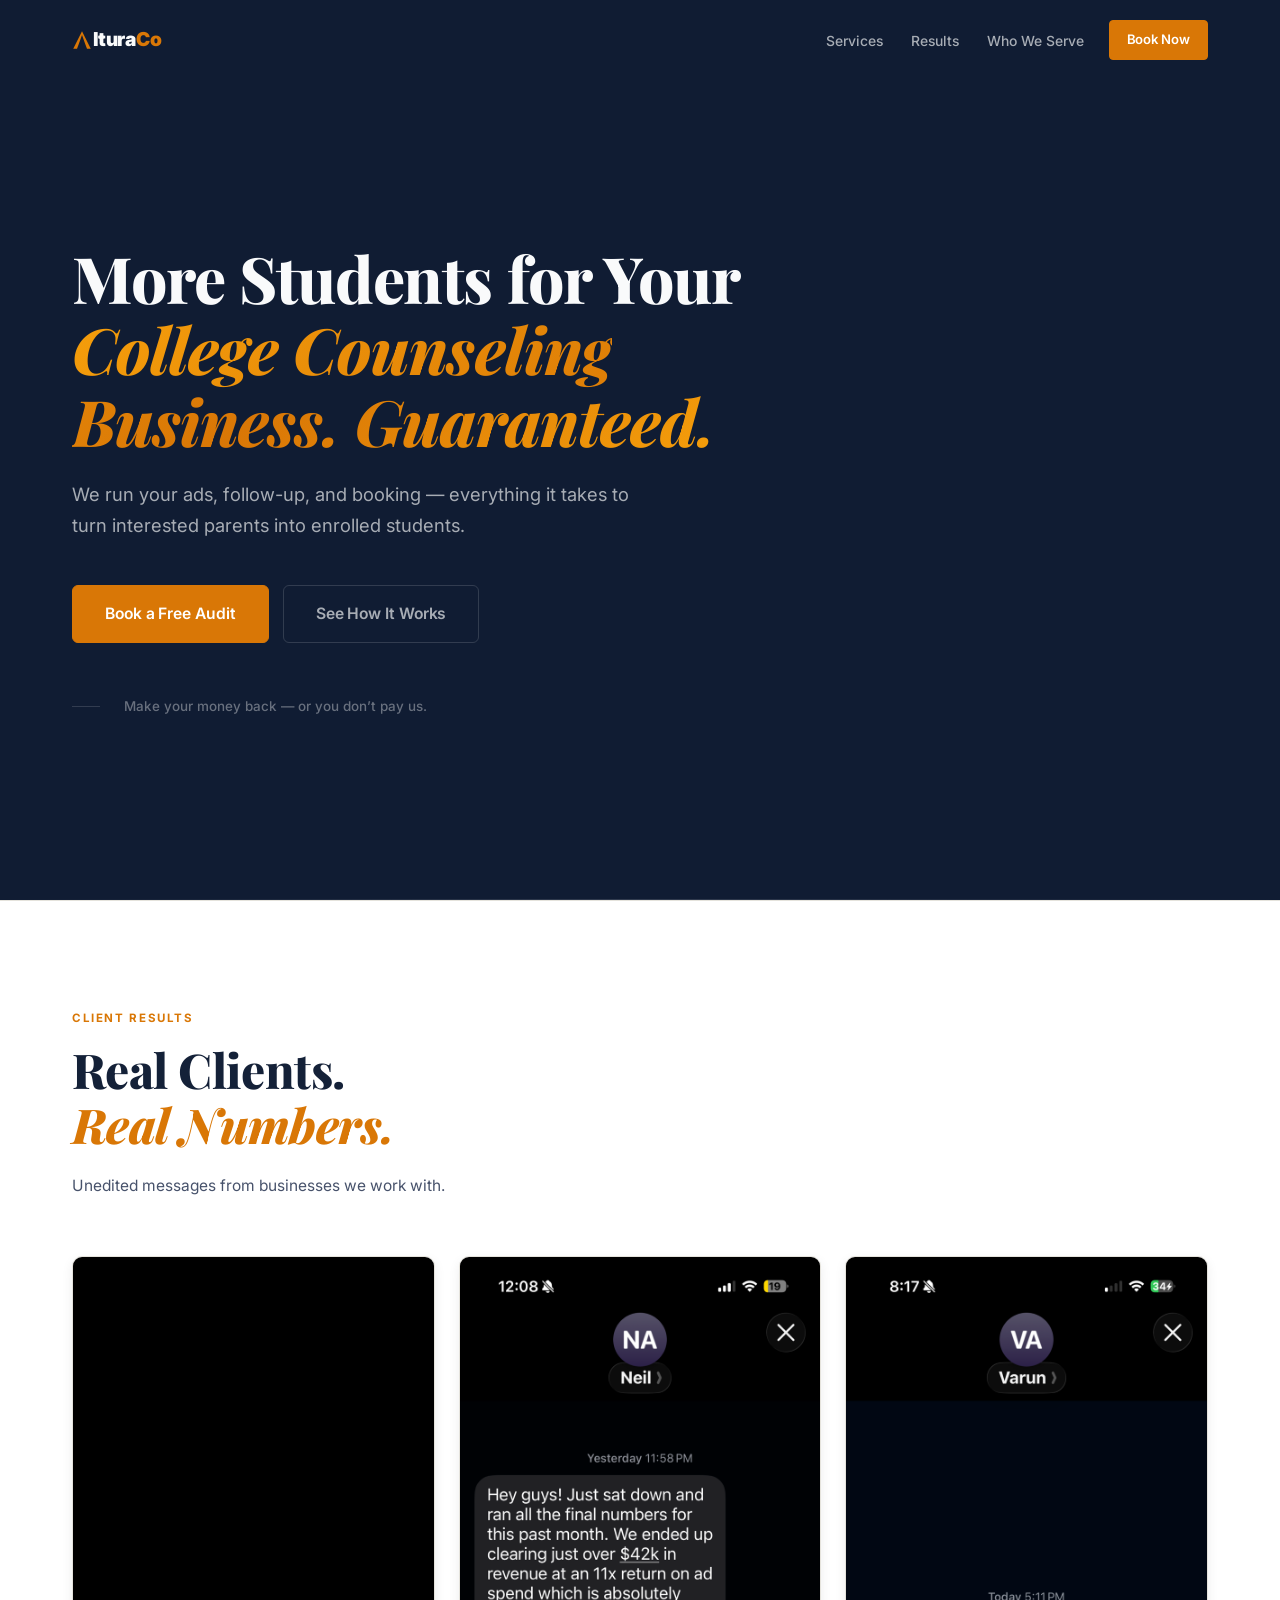
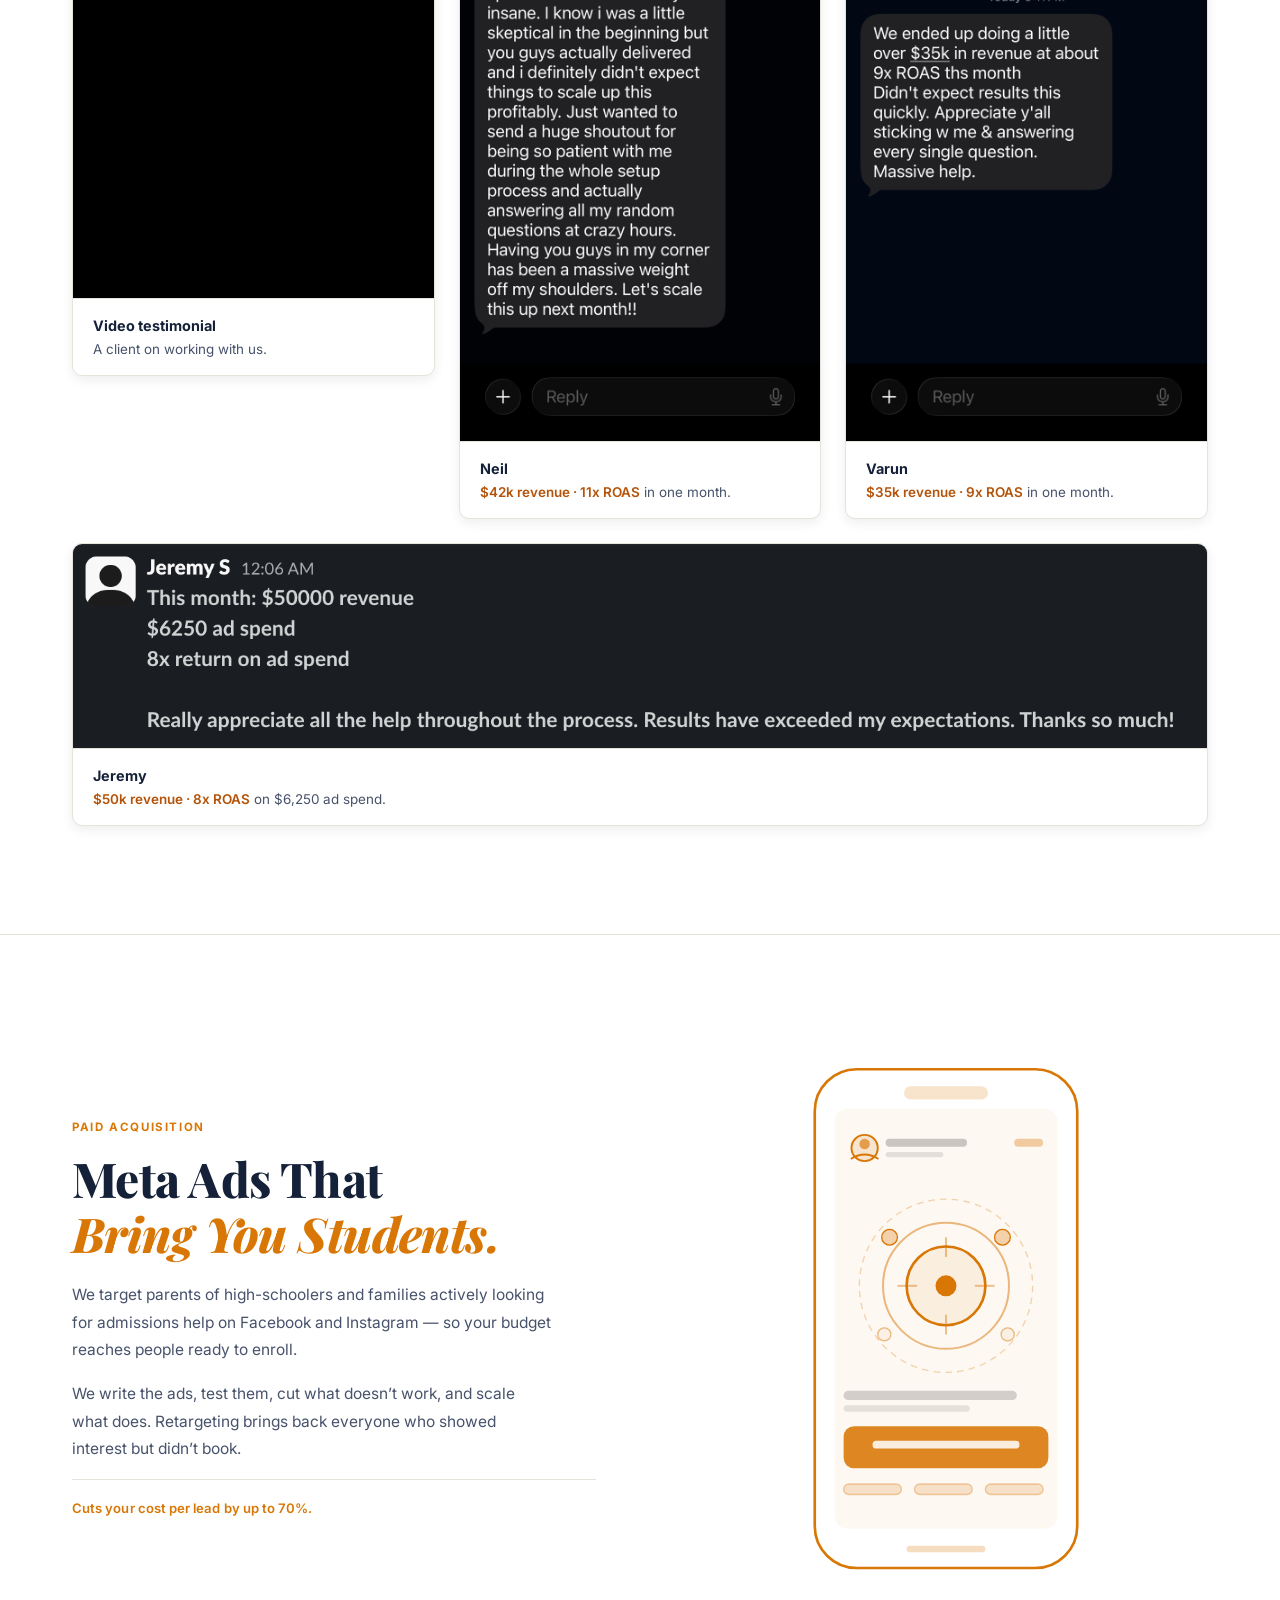
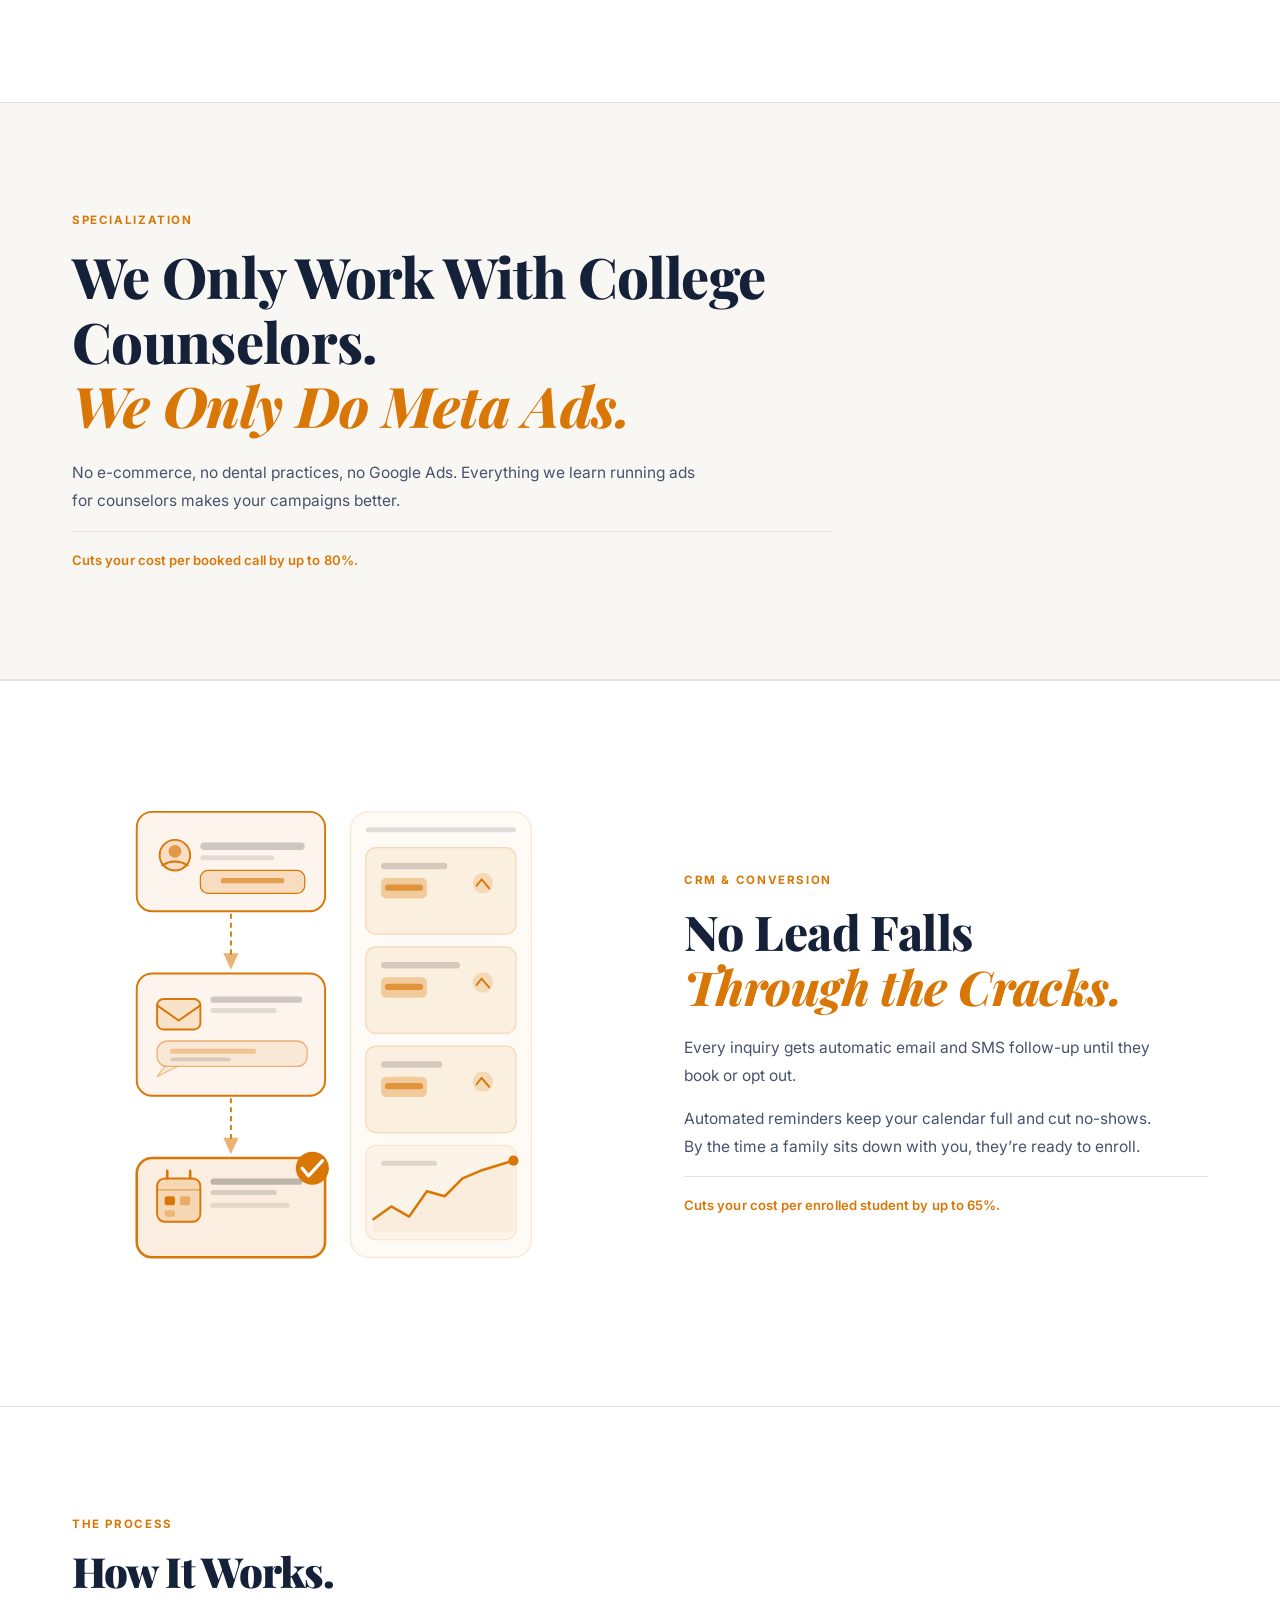
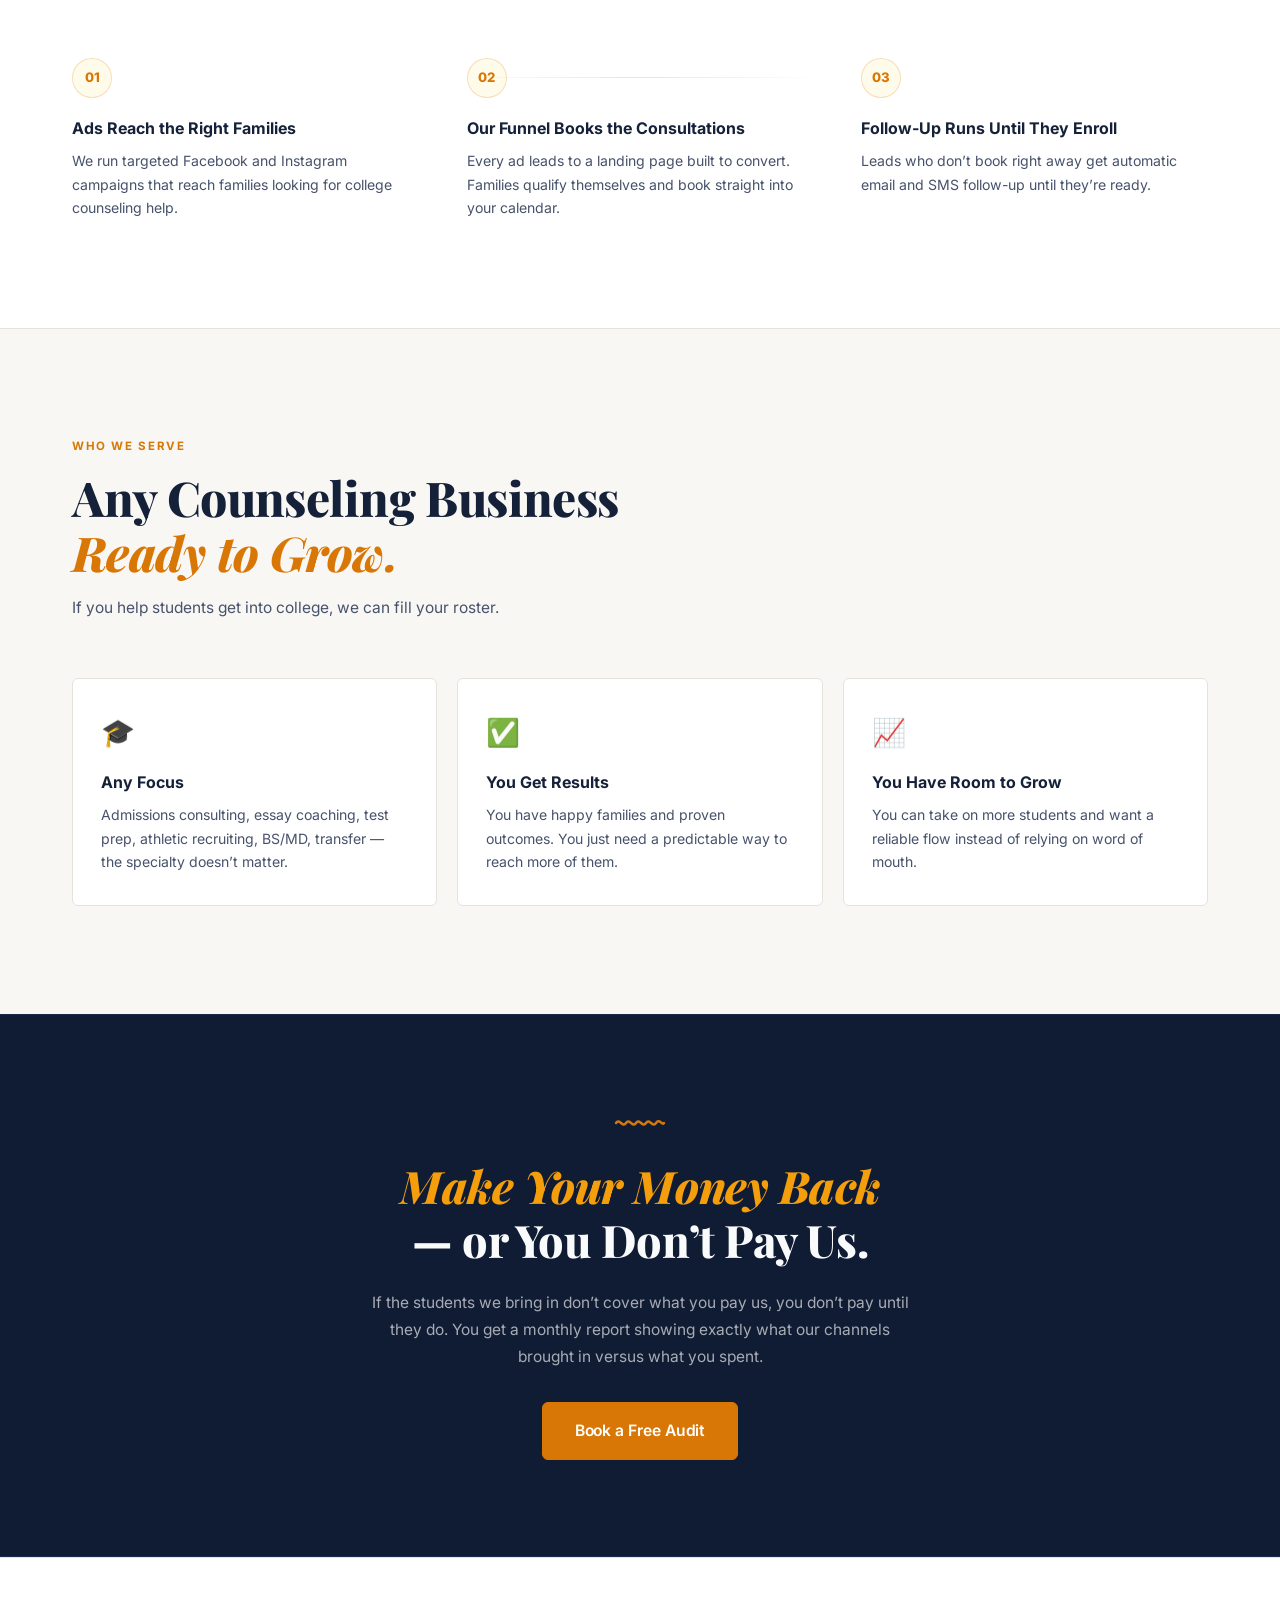
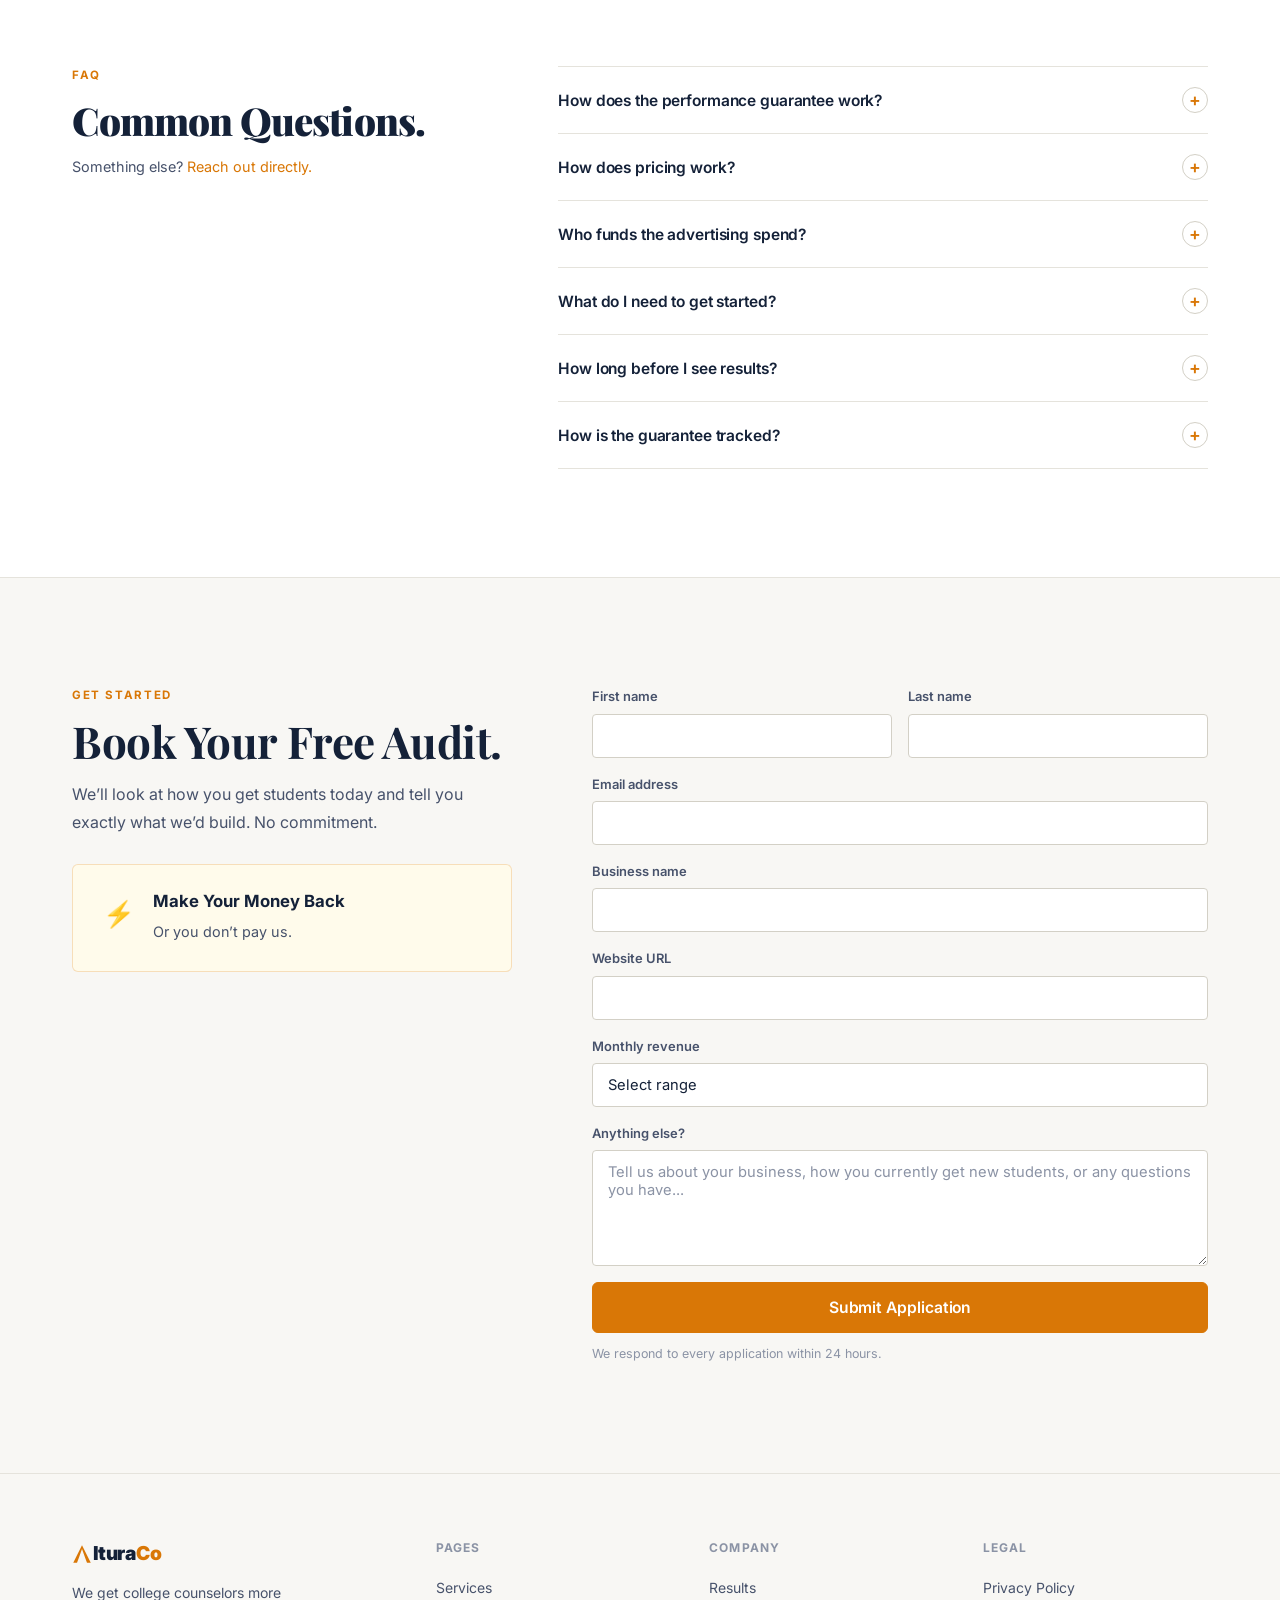
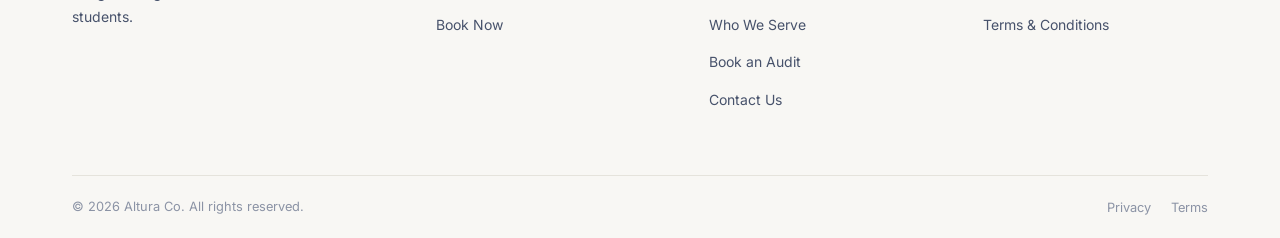
==== commit 49ee35bf: "Title-case all headers; remove hero eyebrow - Removed the "— Student Acquisition Partner" eyebrow ab" ====
--- a/index.html
+++ b/index.html
@@ -33,8 +33,7 @@
     <div class="container">
       <div class="hero__inner">
         <span class="squiggle"><svg width="52" height="14" viewBox="0 0 52 14" fill="none" aria-hidden="true"><path d="M2 7 C5.5 2 8.5 12 12 7 C15.5 2 18.5 12 22 7 C25.5 2 28.5 12 32 7 C35.5 2 38.5 12 42 7 C45.5 2 48.5 10 50 7" stroke="#d97706" stroke-width="2.5" stroke-linecap="round"/></svg></span>
-        <p class="hero__eyebrow">&#8212; Student Acquisition Partner</p>
-        <h1>More Students for Your<br><span class="gradient-text">college counseling business. Guaranteed.</span></h1>
+        <h1>More Students for Your<br><span class="gradient-text">College Counseling Business. Guaranteed.</span></h1>
         <p class="hero__sub">We run your ads, follow-up, and booking &mdash; everything it takes to turn interested parents into enrolled students.</p>
         <div class="hero__ctas">
           <a href="contact.html" class="btn btn--primary btn--lg">Book a Free Audit</a>
@@ -53,7 +52,7 @@
     <div class="container">
       <div class="testimonials__header">
         <span class="kicker">Client Results</span>
-        <h2 class="headline">Real clients.<br><em>Real numbers.</em></h2>
+        <h2 class="headline">Real Clients.<br><em>Real Numbers.</em></h2>
         <p class="body-copy">Unedited messages from businesses we work with.</p>
       </div>
       <div class="testimonials__grid">
@@ -104,7 +103,7 @@
         <div class="split__text">
           <span class="squiggle"><svg width="52" height="14" viewBox="0 0 52 14" fill="none" aria-hidden="true"><path d="M2 7 C5.5 2 8.5 12 12 7 C15.5 2 18.5 12 22 7 C25.5 2 28.5 12 32 7 C35.5 2 38.5 12 42 7 C45.5 2 48.5 10 50 7" stroke="#d97706" stroke-width="2.5" stroke-linecap="round"/></svg></span>
           <span class="kicker">Paid Acquisition</span>
-          <h2 class="headline">Meta ads that<br><em>bring you students.</em></h2>
+          <h2 class="headline">Meta Ads That<br><em>Bring You Students.</em></h2>
           <p class="body-copy">We target parents of high-schoolers and families actively looking for admissions help on Facebook and Instagram &mdash; so your budget reaches people ready to enroll.</p>
           <p class="body-copy">We write the ads, test them, cut what doesn&rsquo;t work, and scale what does. Retargeting brings back everyone who showed interest but didn&rsquo;t book.</p>
           <span class="proof-line"><strong>Cuts your cost per lead by up to 70%.</strong></span>
@@ -153,7 +152,7 @@
       <div class="statement__inner">
         <span class="squiggle"><svg width="52" height="14" viewBox="0 0 52 14" fill="none" aria-hidden="true"><path d="M2 7 C5.5 2 8.5 12 12 7 C15.5 2 18.5 12 22 7 C25.5 2 28.5 12 32 7 C35.5 2 38.5 12 42 7 C45.5 2 48.5 10 50 7" stroke="#d97706" stroke-width="2.5" stroke-linecap="round"/></svg></span>
         <span class="kicker">Specialization</span>
-        <h2 class="headline">We only work with college counselors.<br><em>We only do Meta ads.</em></h2>
+        <h2 class="headline">We Only Work With College Counselors.<br><em>We Only Do Meta Ads.</em></h2>
         <p class="body-copy" style="max-width:640px;">No e-commerce, no dental practices, no Google Ads. Everything we learn running ads for counselors makes your campaigns better.</p>
         <span class="proof-line"><strong>Cuts your cost per booked call by up to 80%.</strong></span>
       </div>
@@ -167,7 +166,7 @@
         <div class="split__text">
           <span class="squiggle"><svg width="52" height="14" viewBox="0 0 52 14" fill="none" aria-hidden="true"><path d="M2 7 C5.5 2 8.5 12 12 7 C15.5 2 18.5 12 22 7 C25.5 2 28.5 12 32 7 C35.5 2 38.5 12 42 7 C45.5 2 48.5 10 50 7" stroke="#d97706" stroke-width="2.5" stroke-linecap="round"/></svg></span>
           <span class="kicker">CRM &amp; Conversion</span>
-          <h2 class="headline">No lead falls<br><em>through the cracks.</em></h2>
+          <h2 class="headline">No Lead Falls<br><em>Through the Cracks.</em></h2>
           <p class="body-copy">Every inquiry gets automatic email and SMS follow-up until they book or opt out.</p>
           <p class="body-copy">Automated reminders keep your calendar full and cut no-shows. By the time a family sits down with you, they&rsquo;re ready to enroll.</p>
           <span class="proof-line"><strong>Cuts your cost per enrolled student by up to 65%.</strong></span>
@@ -246,22 +245,22 @@
       <div class="hiw__header">
         <span class="squiggle"><svg width="52" height="14" viewBox="0 0 52 14" fill="none" aria-hidden="true"><path d="M2 7 C5.5 2 8.5 12 12 7 C15.5 2 18.5 12 22 7 C25.5 2 28.5 12 32 7 C35.5 2 38.5 12 42 7 C45.5 2 48.5 10 50 7" stroke="#d97706" stroke-width="2.5" stroke-linecap="round"/></svg></span>
         <span class="kicker">The Process</span>
-        <h2 class="dark-h2" style="font-size:clamp(1.8rem,3.5vw,2.6rem); font-weight:900; color:var(--dt); letter-spacing:-.025em; line-height:1.1; margin-bottom:0;">How it works.</h2>
+        <h2 class="dark-h2" style="font-size:clamp(1.8rem,3.5vw,2.6rem); font-weight:900; color:var(--dt); letter-spacing:-.025em; line-height:1.1; margin-bottom:0;">How It Works.</h2>
       </div>
       <div class="hiw__steps">
         <div class="hiw__step">
           <div class="hiw__num">01</div>
-          <h3>Ads reach the right families</h3>
+          <h3>Ads Reach the Right Families</h3>
           <p>We run targeted Facebook and Instagram campaigns that reach families looking for college counseling help.</p>
         </div>
         <div class="hiw__step">
           <div class="hiw__num">02</div>
-          <h3>Our funnel books the consultations</h3>
+          <h3>Our Funnel Books the Consultations</h3>
           <p>Every ad leads to a landing page built to convert. Families qualify themselves and book straight into your calendar.</p>
         </div>
         <div class="hiw__step">
           <div class="hiw__num">03</div>
-          <h3>Follow-up runs until they enroll</h3>
+          <h3>Follow-Up Runs Until They Enroll</h3>
           <p>Leads who don&rsquo;t book right away get automatic email and SMS follow-up until they&rsquo;re ready.</p>
         </div>
       </div>
@@ -274,23 +273,23 @@
       <div class="who__header">
         <span class="squiggle"><svg width="52" height="14" viewBox="0 0 52 14" fill="none" aria-hidden="true"><path d="M2 7 C5.5 2 8.5 12 12 7 C15.5 2 18.5 12 22 7 C25.5 2 28.5 12 32 7 C35.5 2 38.5 12 42 7 C45.5 2 48.5 10 50 7" stroke="#d97706" stroke-width="2.5" stroke-linecap="round"/></svg></span>
         <span class="kicker">Who We Serve</span>
-        <h2 class="headline" style="margin-bottom:14px;">Any counseling business<br><em>ready to grow.</em></h2>
+        <h2 class="headline" style="margin-bottom:14px;">Any Counseling Business<br><em>Ready to Grow.</em></h2>
         <p class="body-copy">If you help students get into college, we can fill your roster.</p>
       </div>
       <div class="who__cards">
         <div class="who__card">
           <div class="who__card-icon">&#x1F393;</div>
-          <h4>Any focus</h4>
+          <h4>Any Focus</h4>
           <p>Admissions consulting, essay coaching, test prep, athletic recruiting, BS/MD, transfer &mdash; the specialty doesn&rsquo;t matter.</p>
         </div>
         <div class="who__card">
           <div class="who__card-icon">&#x2705;</div>
-          <h4>You get results</h4>
+          <h4>You Get Results</h4>
           <p>You have happy families and proven outcomes. You just need a predictable way to reach more of them.</p>
         </div>
         <div class="who__card">
           <div class="who__card-icon">&#x1F4C8;</div>
-          <h4>You have room to grow</h4>
+          <h4>You Have Room to Grow</h4>
           <p>You can take on more students and want a reliable flow instead of relying on word of mouth.</p>
         </div>
       </div>
@@ -301,7 +300,7 @@
   <div class="g-band">
     <div class="container">
       <span class="squiggle" style="display:inline-block; margin-bottom:22px;"><svg width="52" height="14" viewBox="0 0 52 14" fill="none" aria-hidden="true"><path d="M2 7 C5.5 2 8.5 12 12 7 C15.5 2 18.5 12 22 7 C25.5 2 28.5 12 32 7 C35.5 2 38.5 12 42 7 C45.5 2 48.5 10 50 7" stroke="#d97706" stroke-width="2.5" stroke-linecap="round"/></svg></span>
-      <p class="g-band__promise"><em>Make your money back</em><br>&mdash; or you don&rsquo;t pay us.</p>
+      <p class="g-band__promise"><em>Make Your Money Back</em><br>&mdash; or You Don&rsquo;t Pay Us.</p>
       <p class="g-band__body">If the students we bring in don&rsquo;t cover what you pay us, you don&rsquo;t pay until they do. You get a monthly report showing exactly what our channels brought in versus what you spent.</p>
       <a href="contact.html" class="btn btn--primary btn--lg">Book a Free Audit</a>
     </div>
@@ -314,7 +313,7 @@
         <div>
           <span class="squiggle"><svg width="52" height="14" viewBox="0 0 52 14" fill="none" aria-hidden="true"><path d="M2 7 C5.5 2 8.5 12 12 7 C15.5 2 18.5 12 22 7 C25.5 2 28.5 12 32 7 C35.5 2 38.5 12 42 7 C45.5 2 48.5 10 50 7" stroke="#d97706" stroke-width="2.5" stroke-linecap="round"/></svg></span>
           <span class="kicker">FAQ</span>
-          <h2 style="font-size:clamp(1.7rem,3vw,2.4rem); font-weight:900; color:var(--dt); letter-spacing:-.025em; line-height:1.1; margin-bottom:14px;">Common questions.</h2>
+          <h2 style="font-size:clamp(1.7rem,3vw,2.4rem); font-weight:900; color:var(--dt); letter-spacing:-.025em; line-height:1.1; margin-bottom:14px;">Common Questions.</h2>
           <p style="color:var(--dt-mid); font-size:.9rem;">Something else? <a href="contact.html" class="link-blue">Reach out directly.</a></p>
         </div>
         <div class="faq-list faq-dark" id="faqList">
@@ -384,12 +383,12 @@
         <div>
           <span class="squiggle"><svg width="52" height="14" viewBox="0 0 52 14" fill="none" aria-hidden="true"><path d="M2 7 C5.5 2 8.5 12 12 7 C15.5 2 18.5 12 22 7 C25.5 2 28.5 12 32 7 C35.5 2 38.5 12 42 7 C45.5 2 48.5 10 50 7" stroke="#d97706" stroke-width="2.5" stroke-linecap="round"/></svg></span>
           <span class="kicker">Get Started</span>
-          <h2>Book your free audit.</h2>
+          <h2>Book Your Free Audit.</h2>
           <p>We&rsquo;ll look at how you get students today and tell you exactly what we&rsquo;d build. No commitment.</p>
           <div class="guarantee-box">
             <div class="guarantee-box__icon">&#9889;</div>
             <div>
-              <h3>Make your money back</h3>
+              <h3>Make Your Money Back</h3>
               <p>Or you don&rsquo;t pay us.</p>
             </div>
           </div>
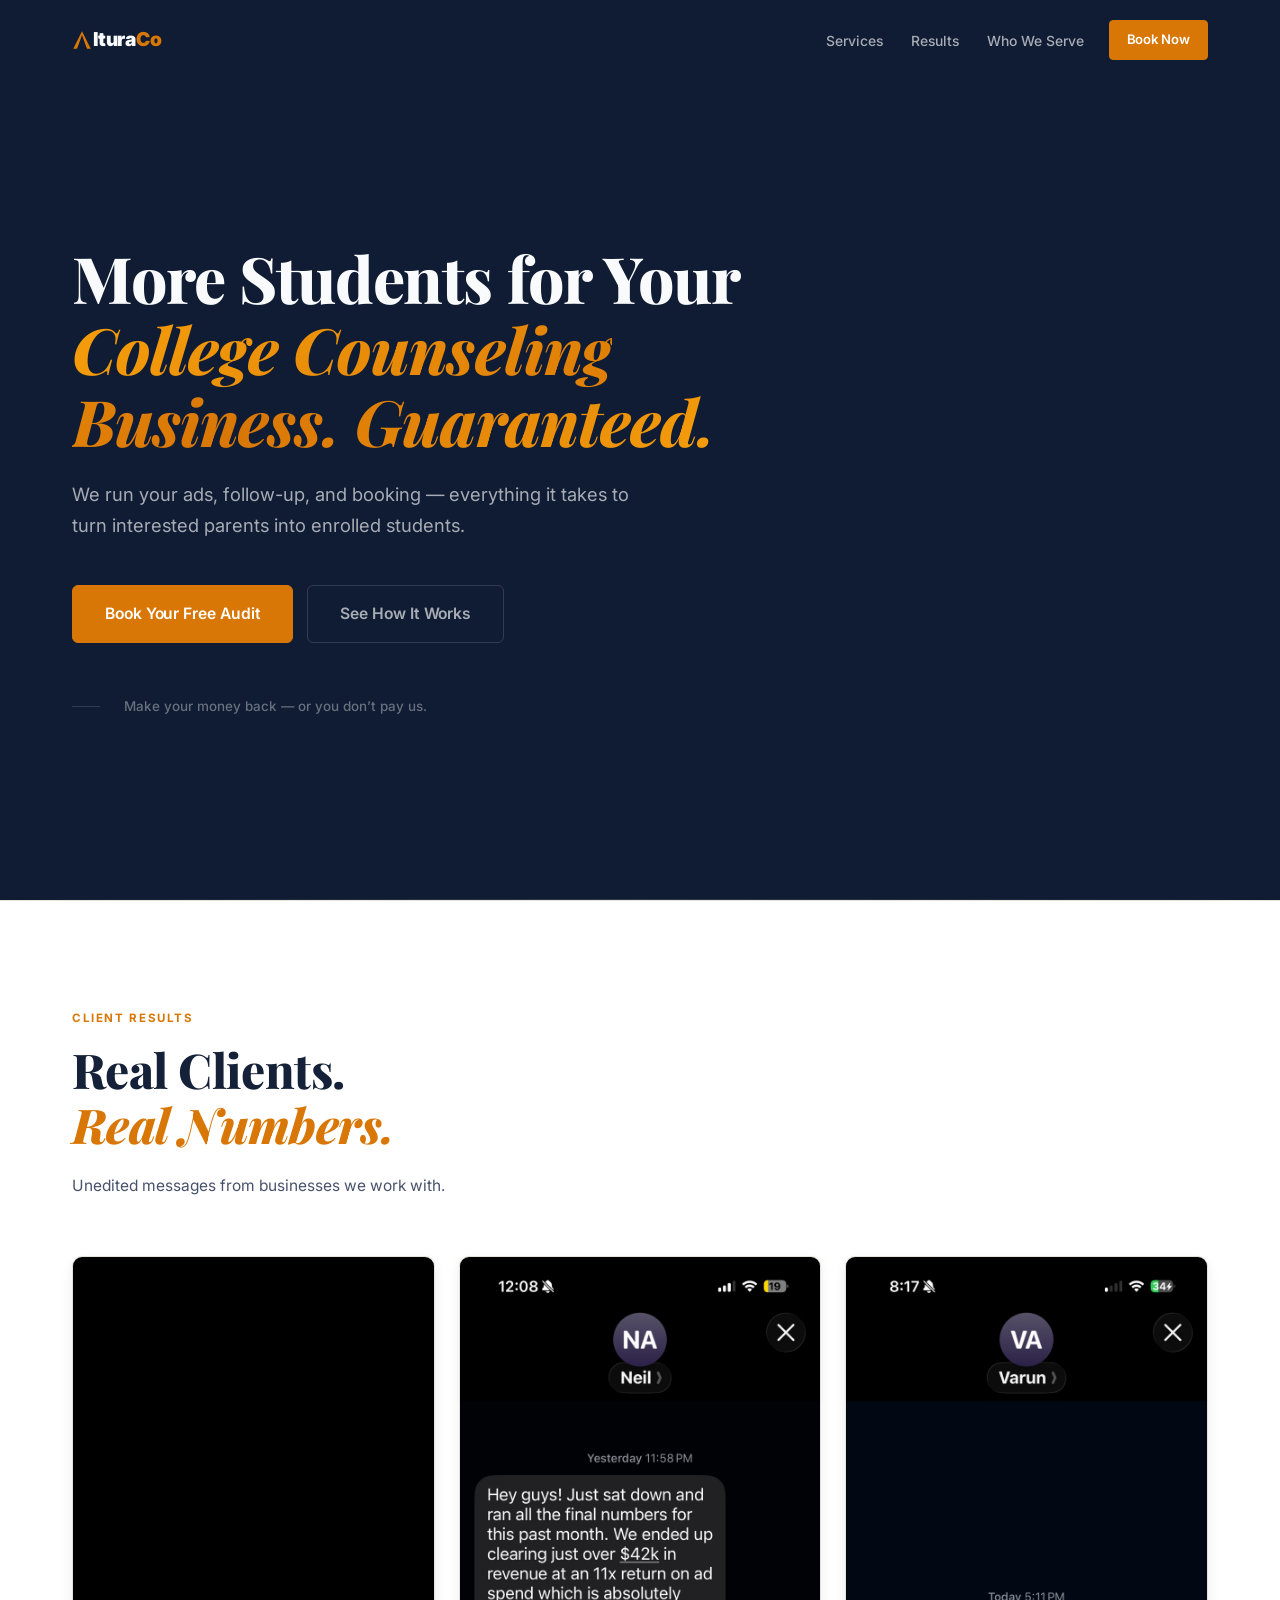
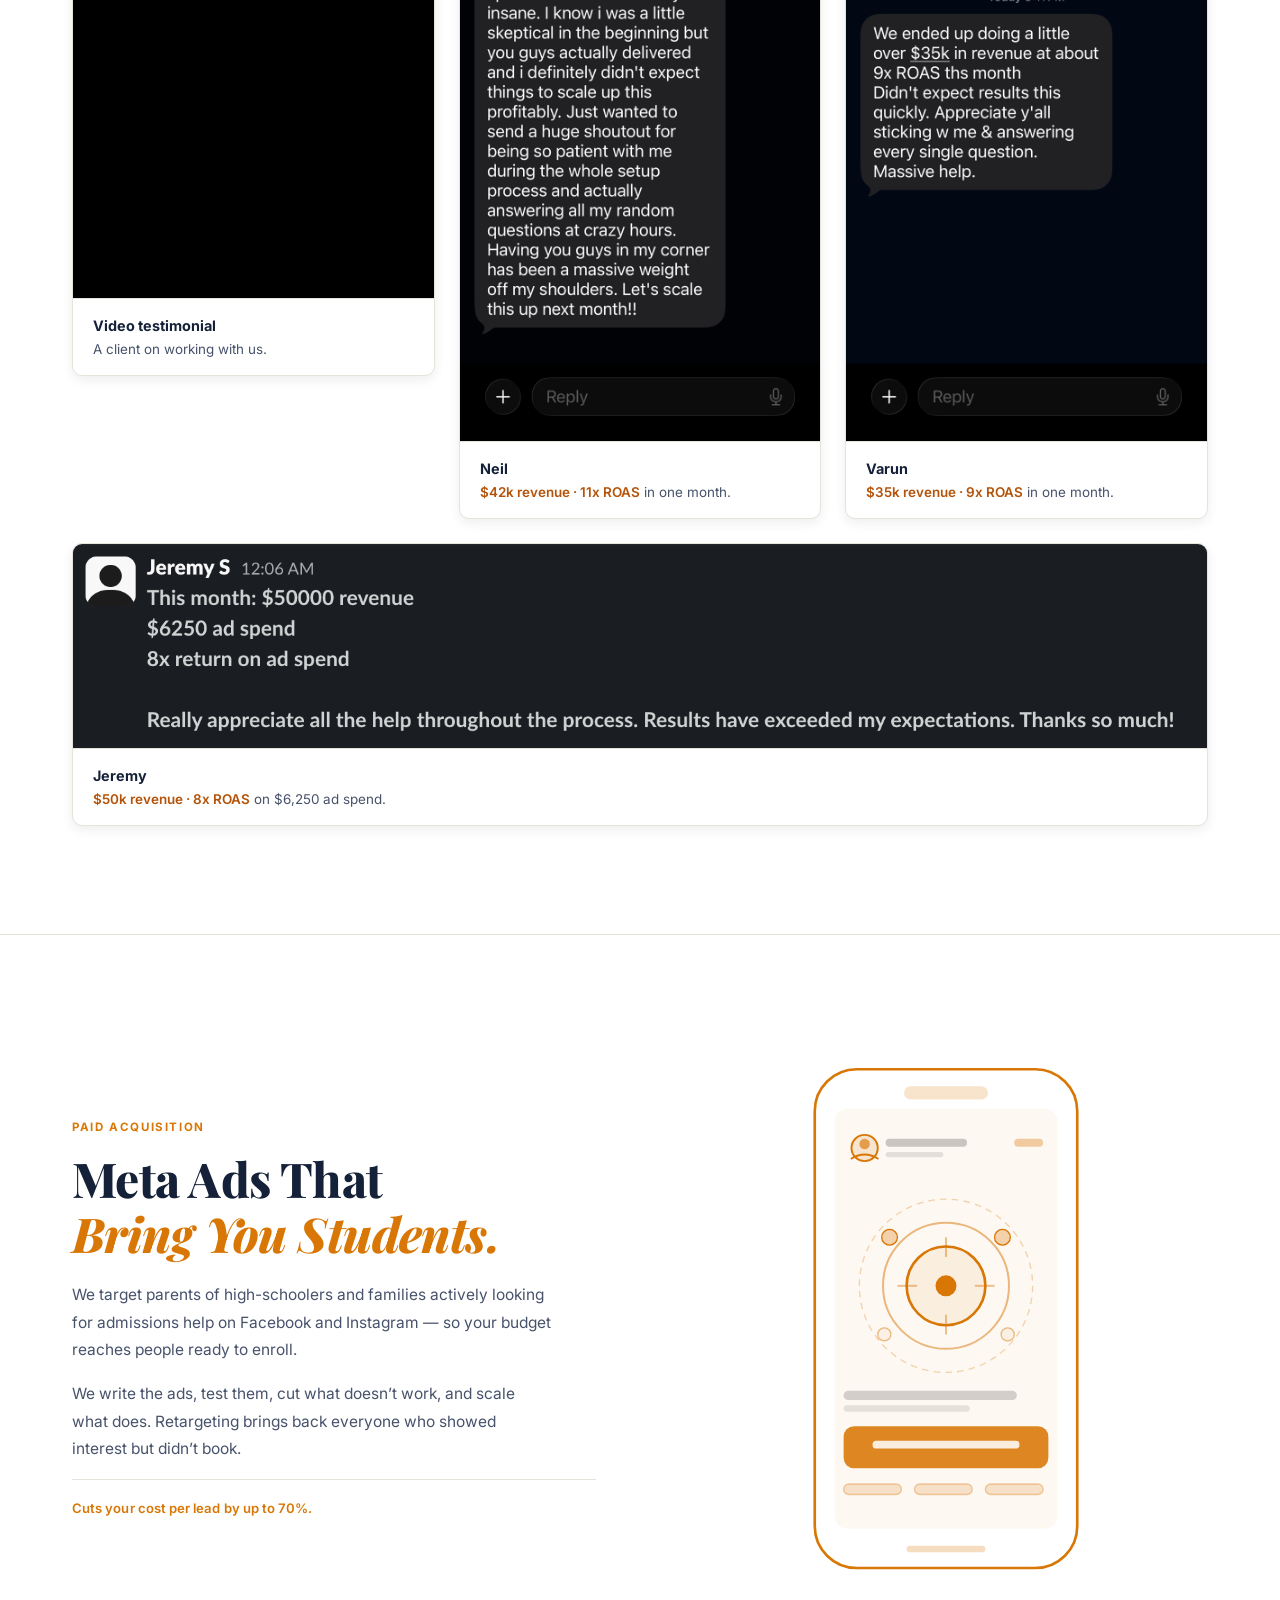
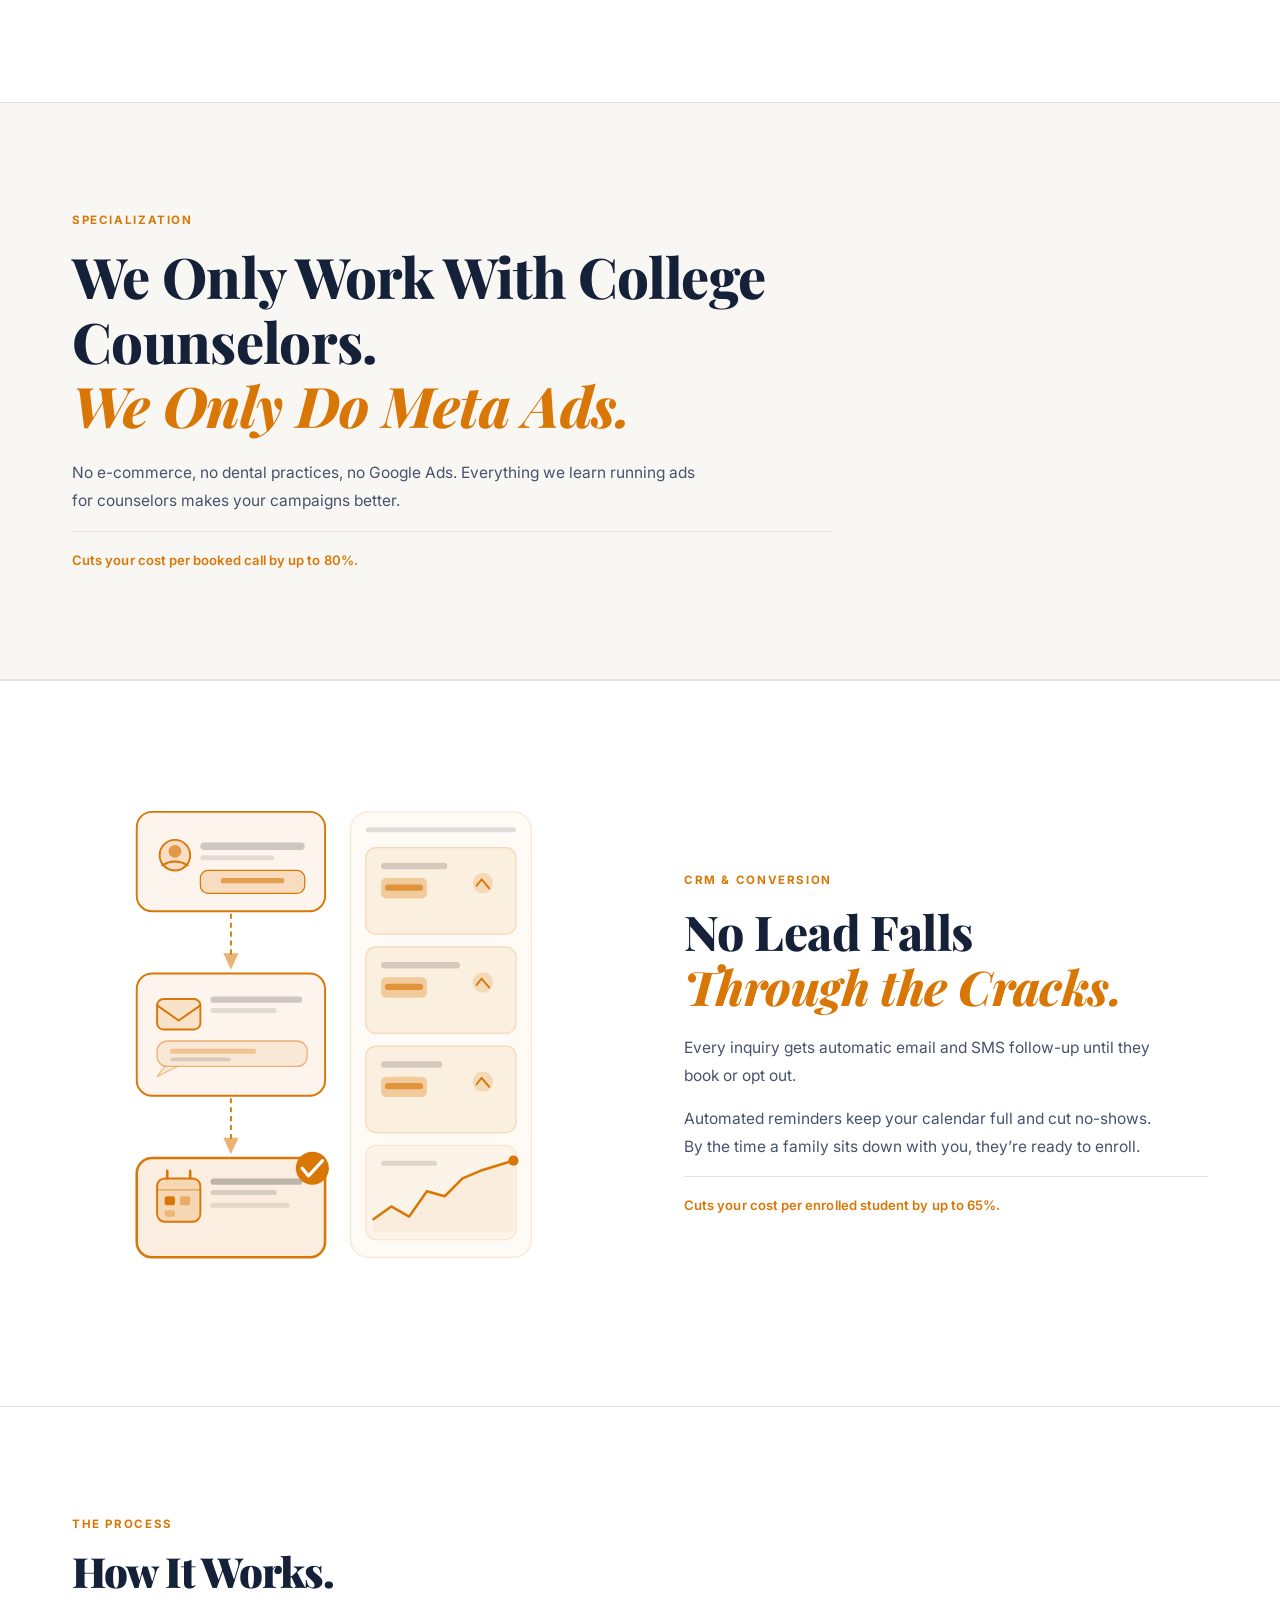
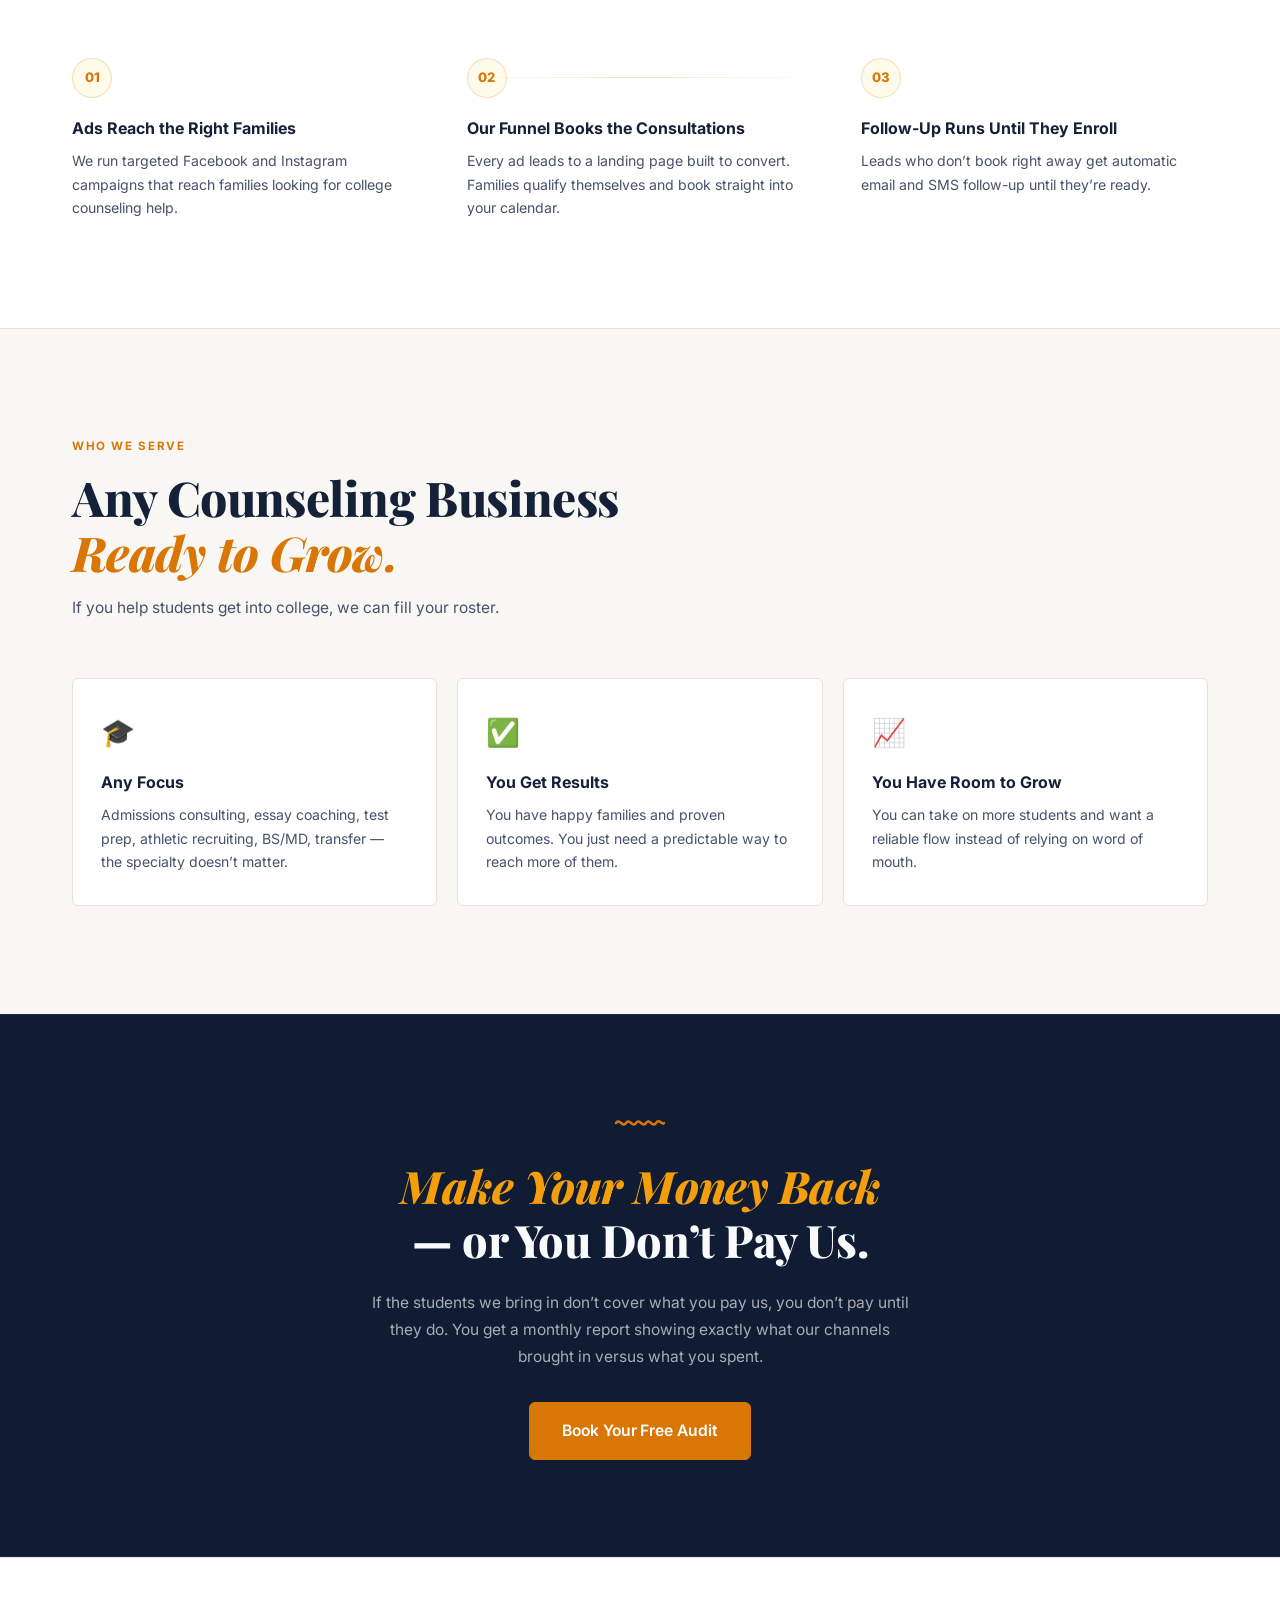
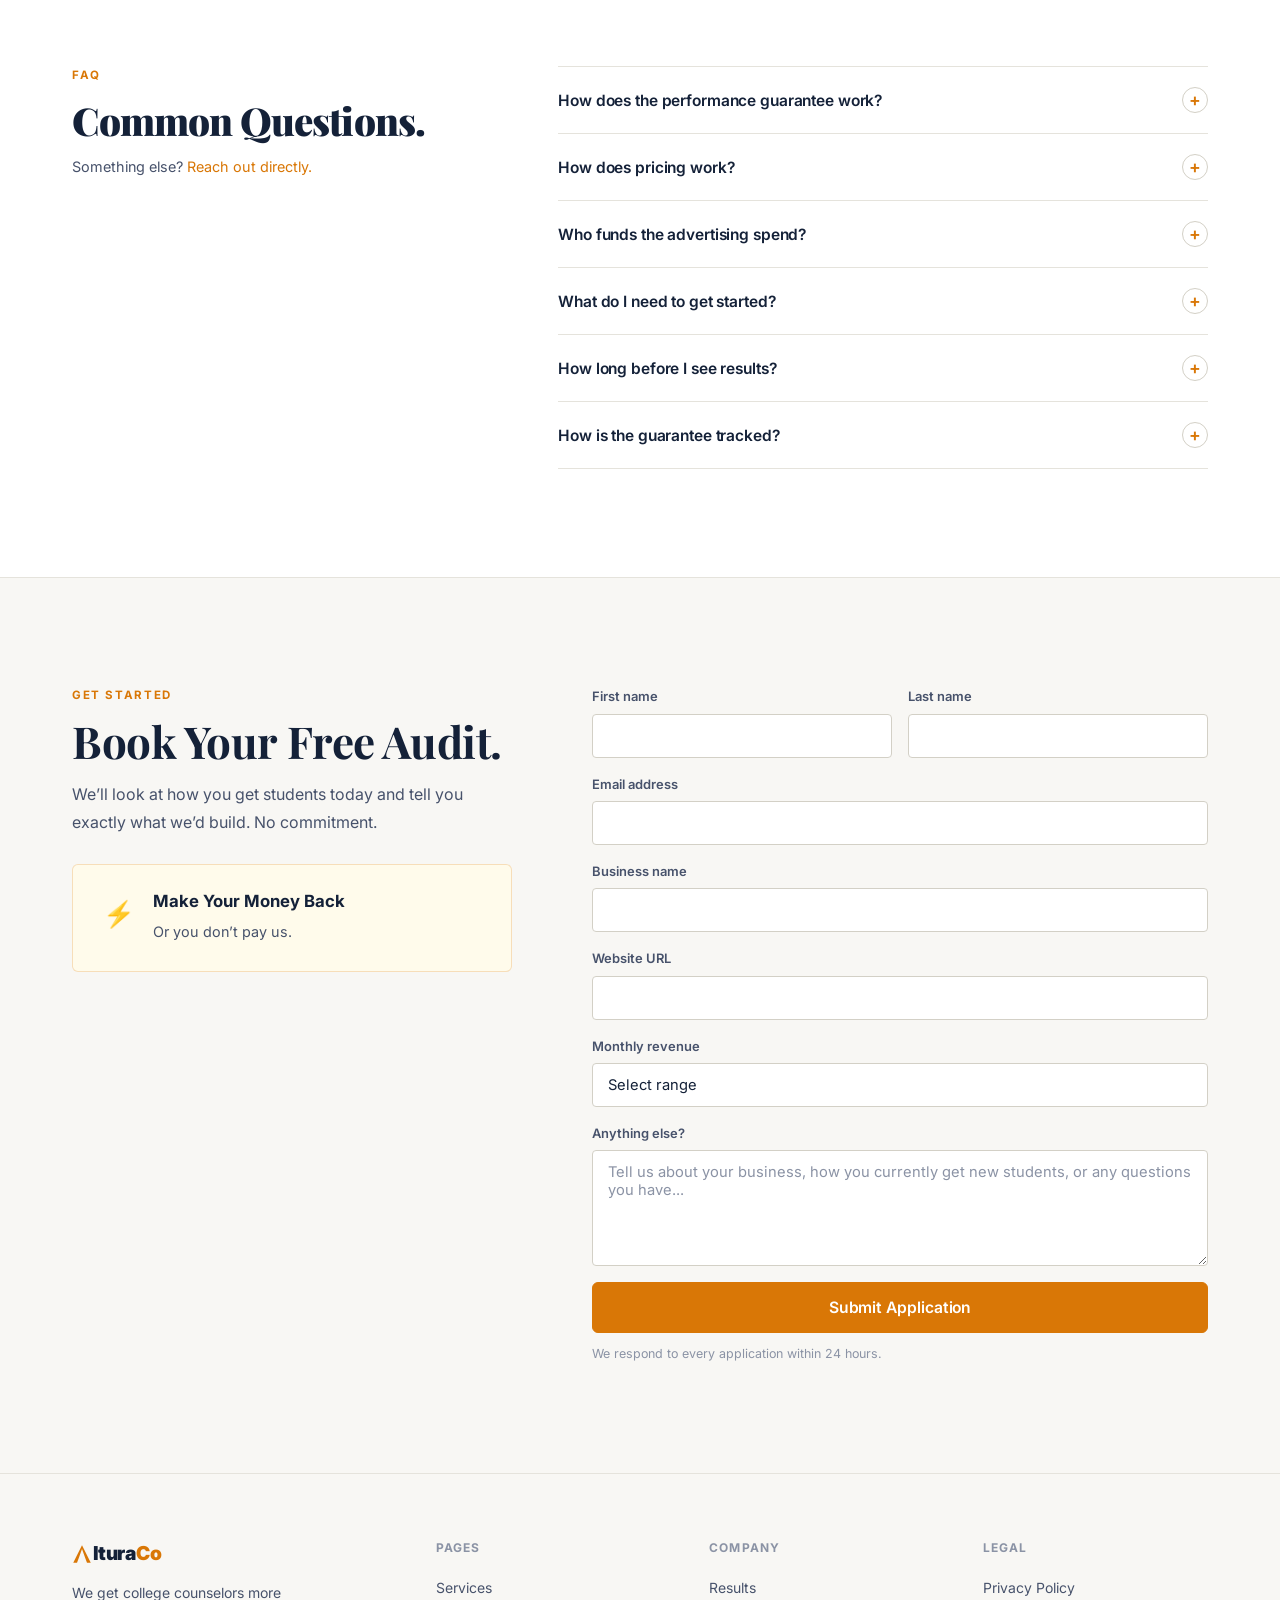
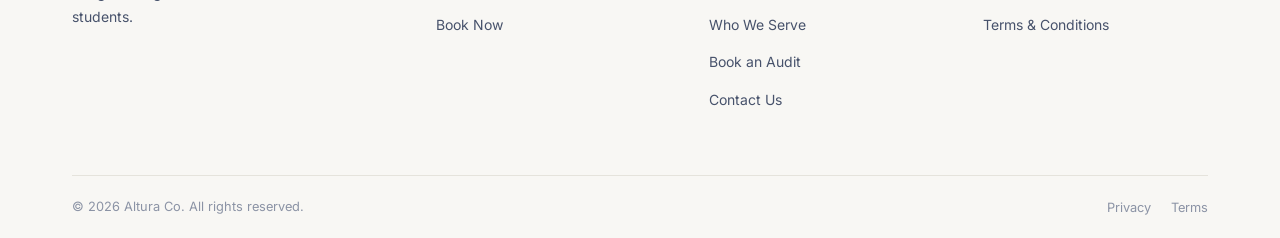
==== commit 58376465: "Embed booking funnel on contact page, shift copy to booking-first - Add book.alturaco.us/book funnel" ====
--- a/index.html
+++ b/index.html
@@ -36,7 +36,7 @@
         <h1>More Students for Your<br><span class="gradient-text">College Counseling Business. Guaranteed.</span></h1>
         <p class="hero__sub">We run your ads, follow-up, and booking &mdash; everything it takes to turn interested parents into enrolled students.</p>
         <div class="hero__ctas">
-          <a href="contact.html" class="btn btn--primary btn--lg">Book a Free Audit</a>
+          <a href="contact.html" class="btn btn--primary btn--lg">Book Your Free Audit</a>
           <a href="services.html" class="btn btn--ghost btn--lg">See How It Works</a>
         </div>
         <p class="hero__proof">
@@ -302,7 +302,7 @@
       <span class="squiggle" style="display:inline-block; margin-bottom:22px;"><svg width="52" height="14" viewBox="0 0 52 14" fill="none" aria-hidden="true"><path d="M2 7 C5.5 2 8.5 12 12 7 C15.5 2 18.5 12 22 7 C25.5 2 28.5 12 32 7 C35.5 2 38.5 12 42 7 C45.5 2 48.5 10 50 7" stroke="#d97706" stroke-width="2.5" stroke-linecap="round"/></svg></span>
       <p class="g-band__promise"><em>Make Your Money Back</em><br>&mdash; or You Don&rsquo;t Pay Us.</p>
       <p class="g-band__body">If the students we bring in don&rsquo;t cover what you pay us, you don&rsquo;t pay until they do. You get a monthly report showing exactly what our channels brought in versus what you spent.</p>
-      <a href="contact.html" class="btn btn--primary btn--lg">Book a Free Audit</a>
+      <a href="contact.html" class="btn btn--primary btn--lg">Book Your Free Audit</a>
     </div>
   </div>
 
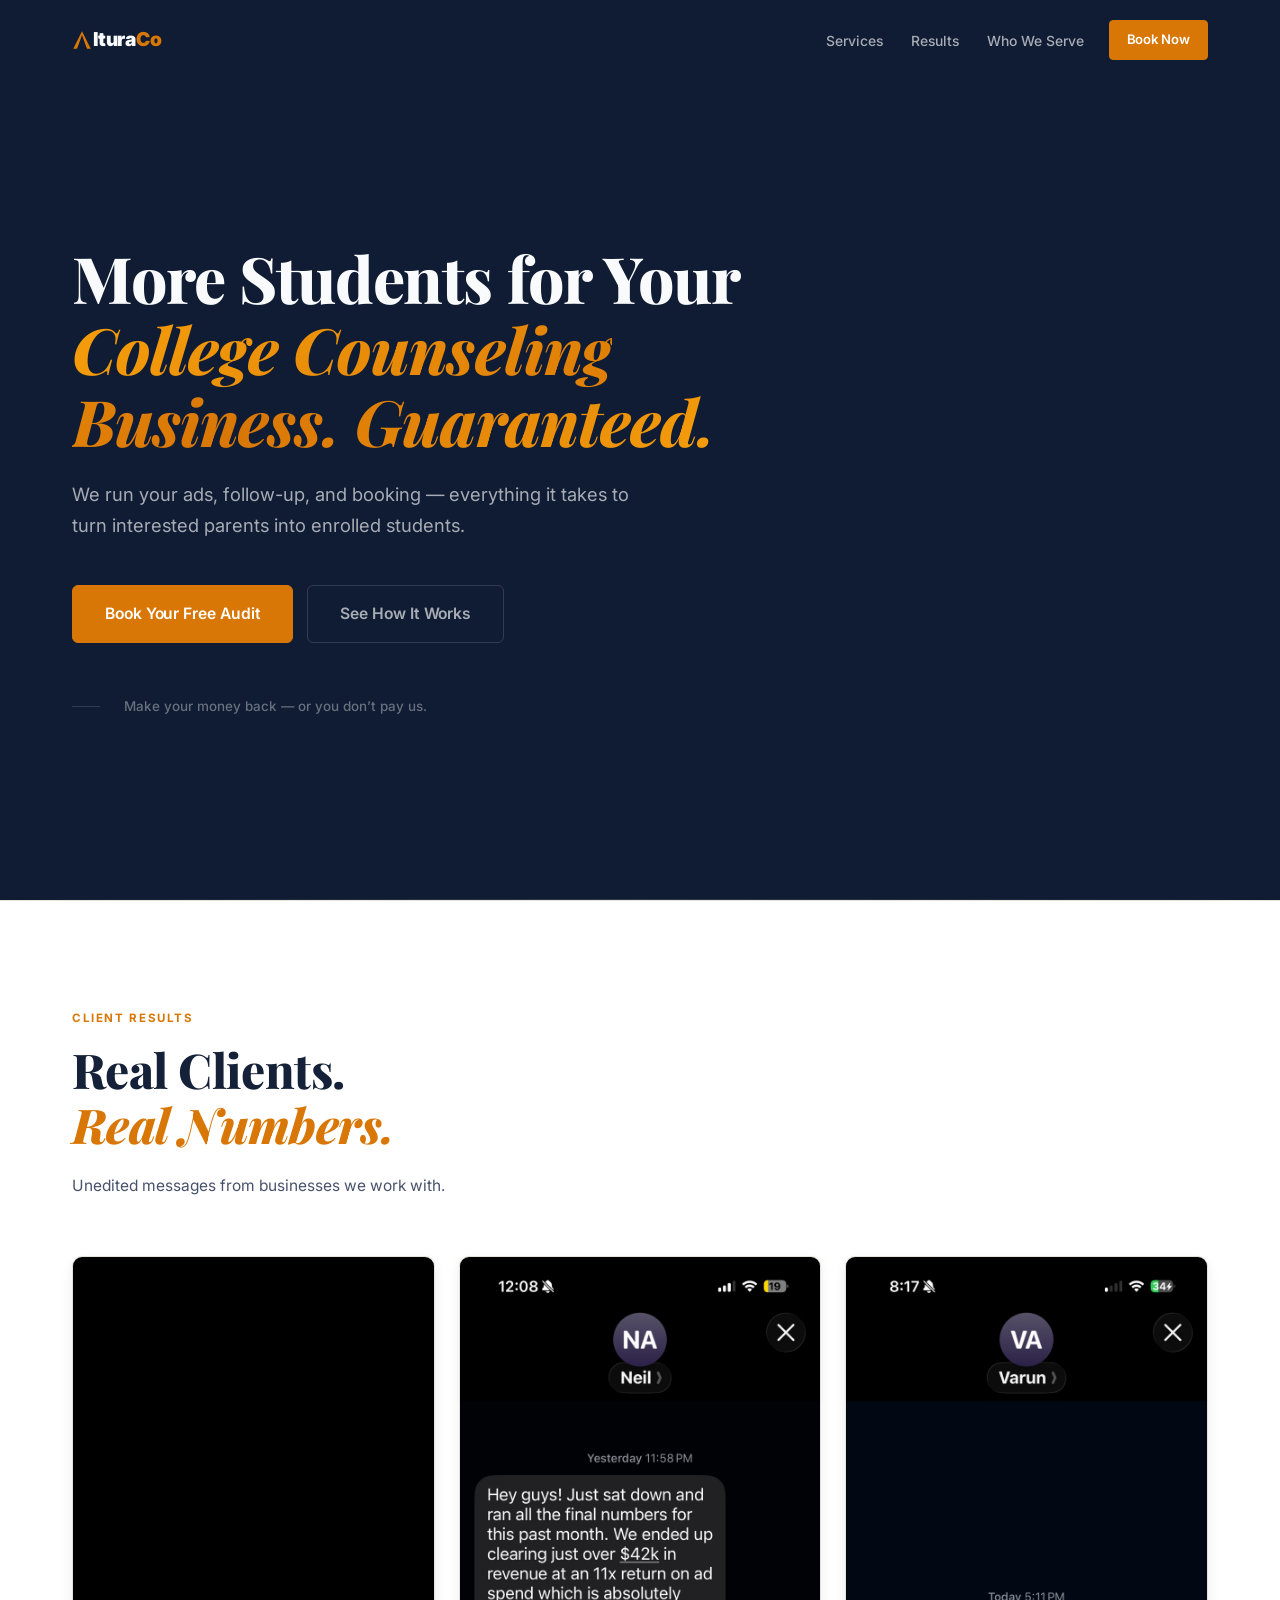
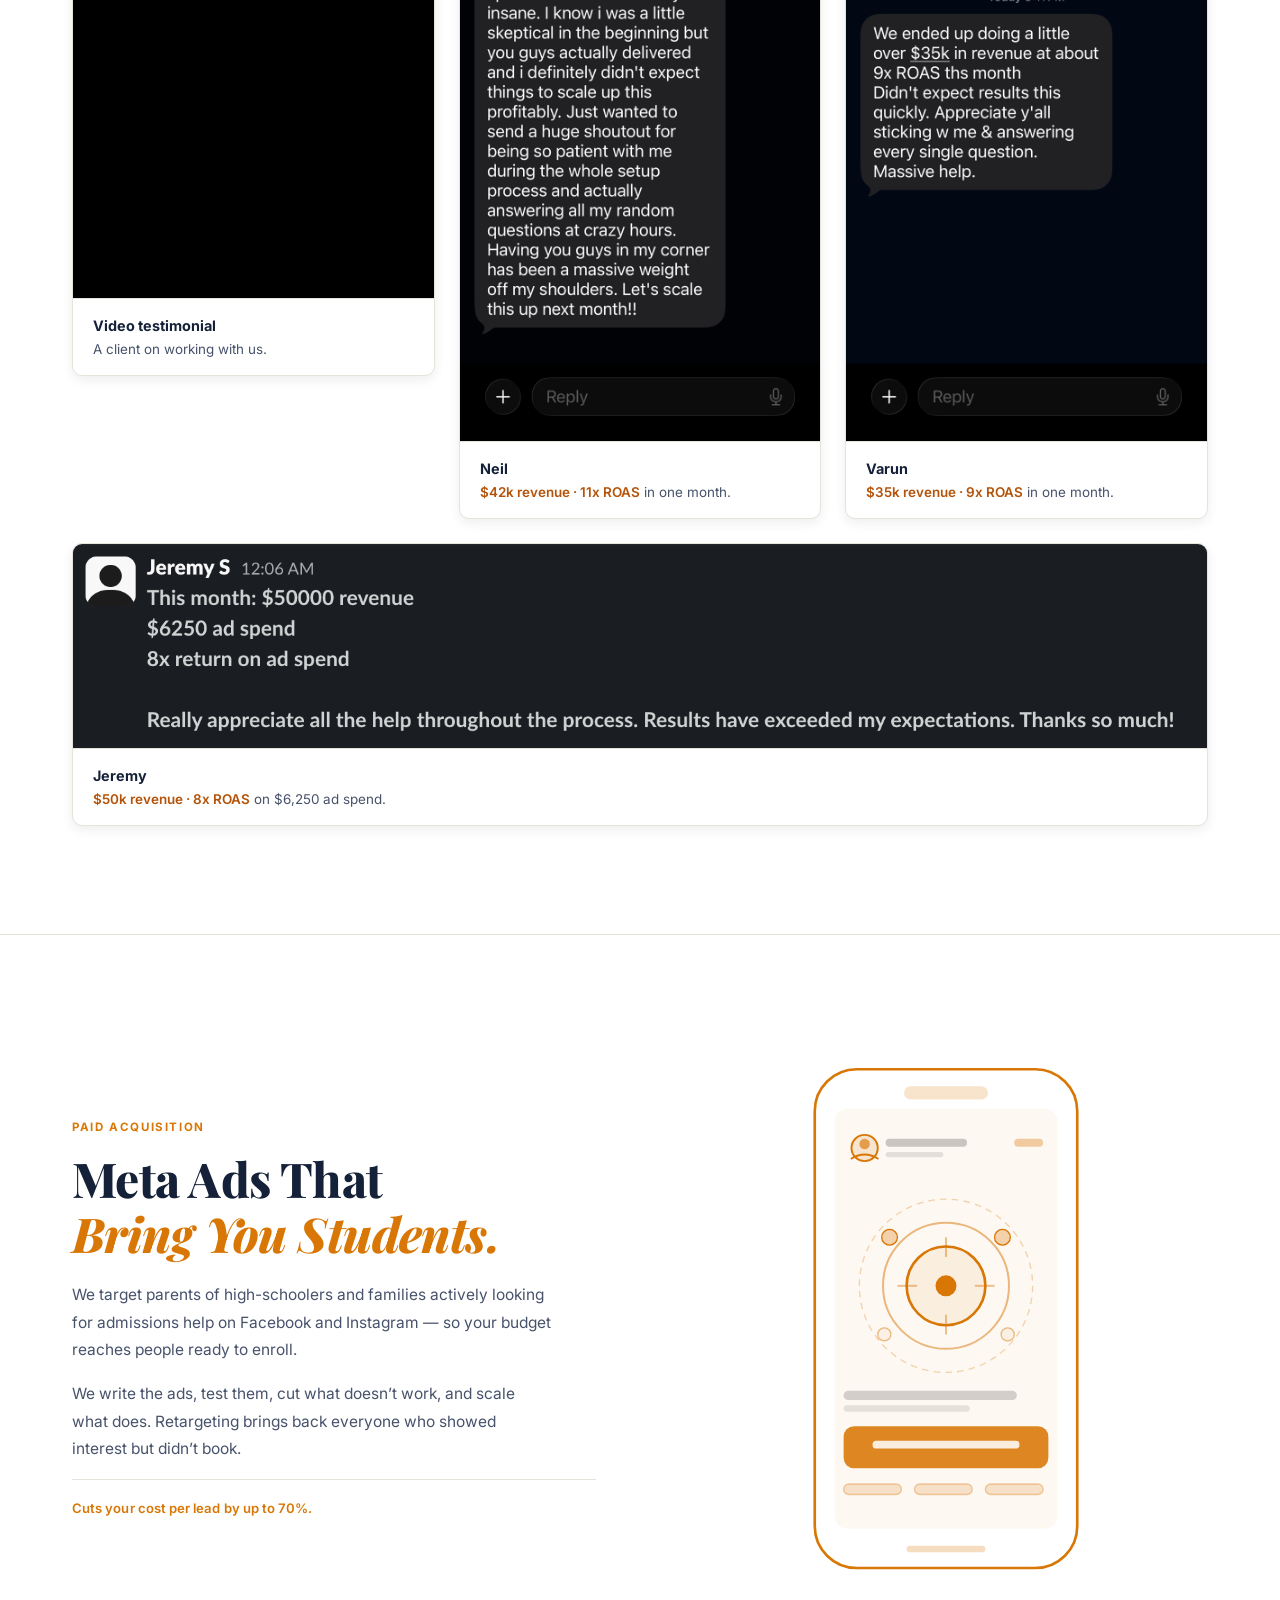
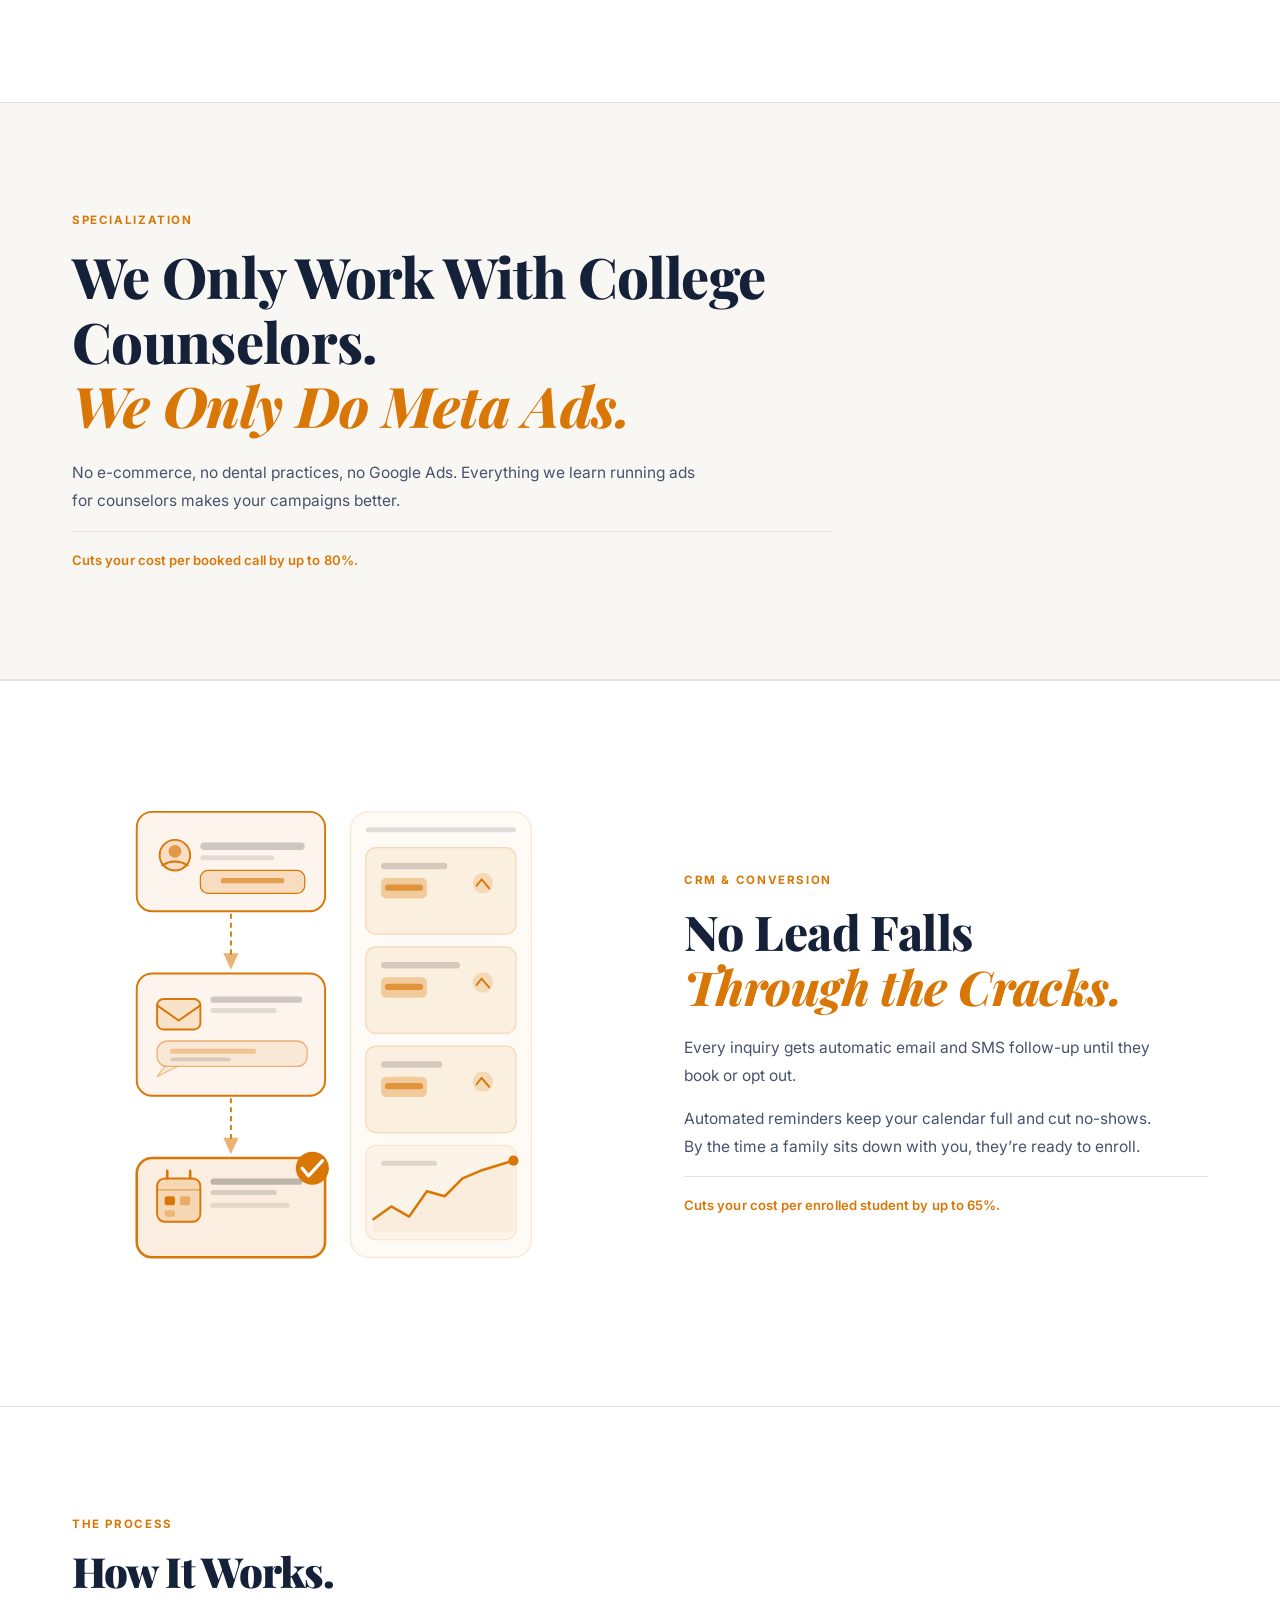
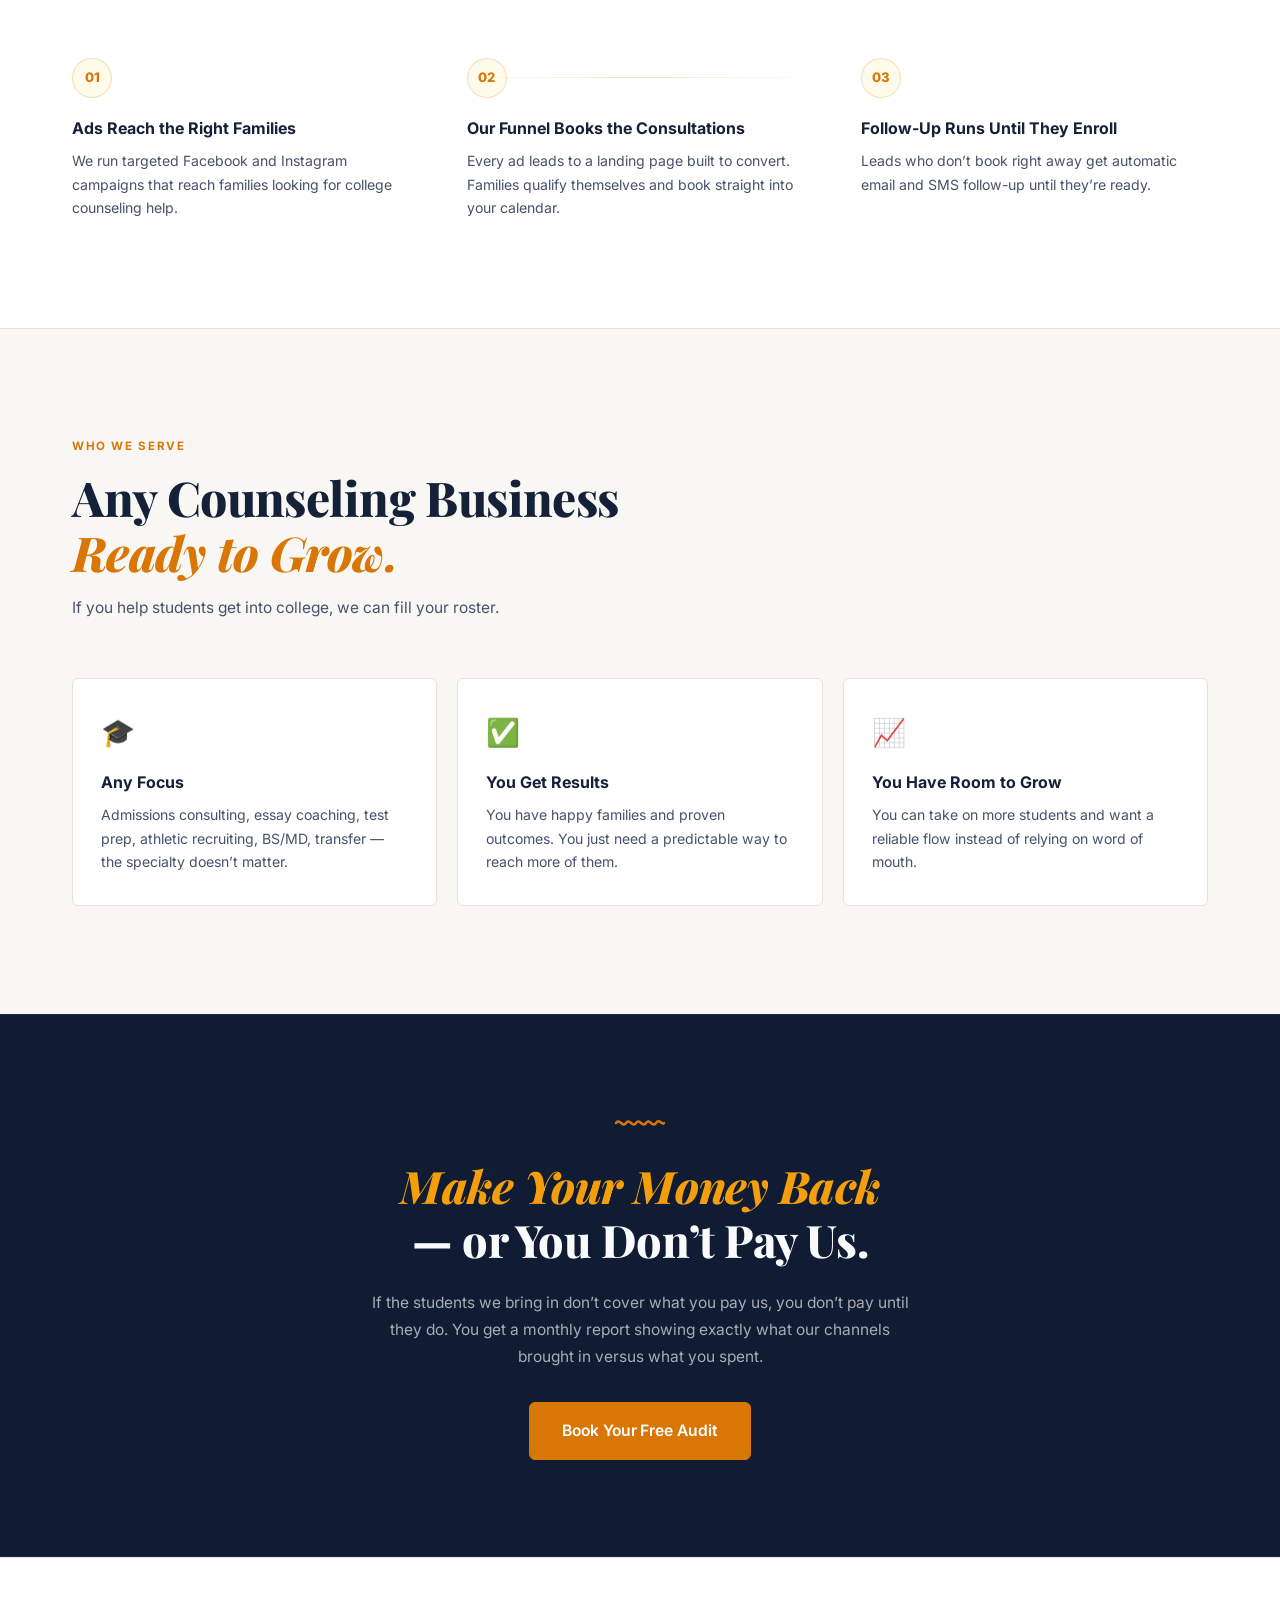
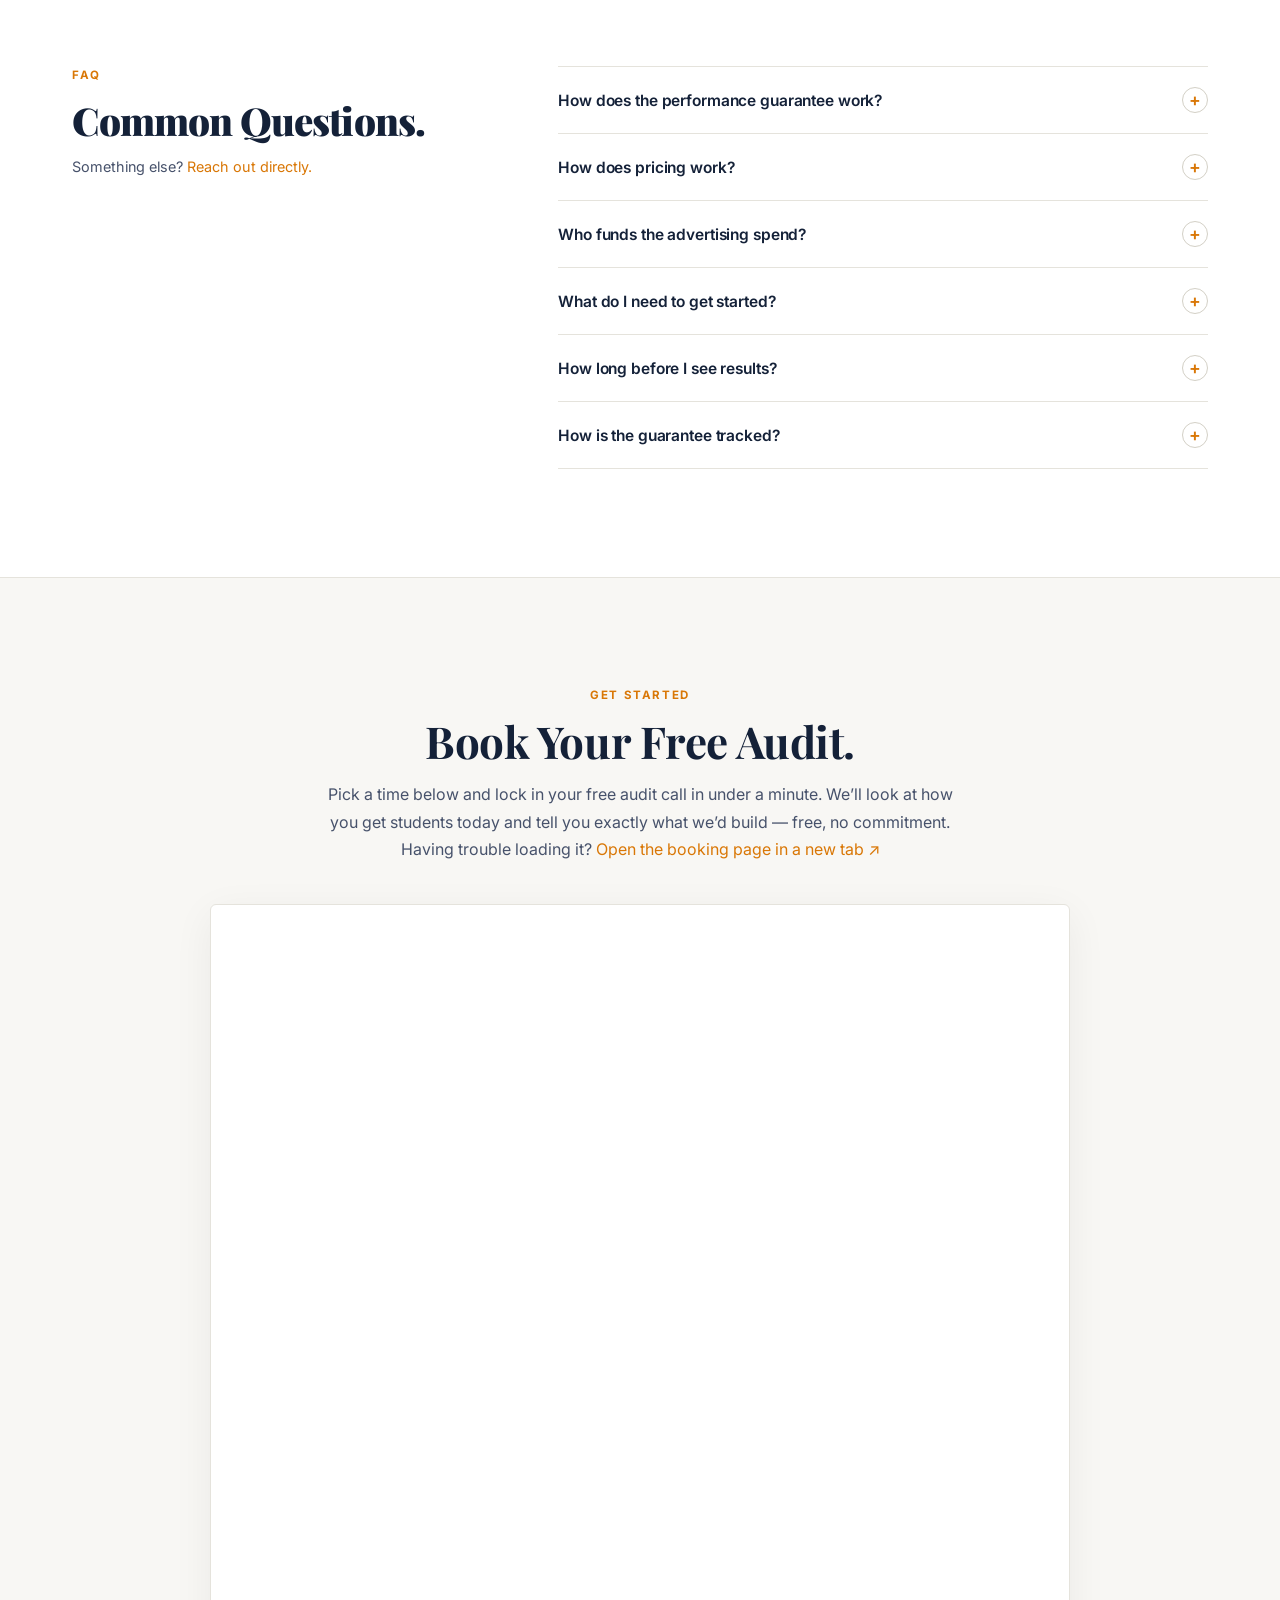
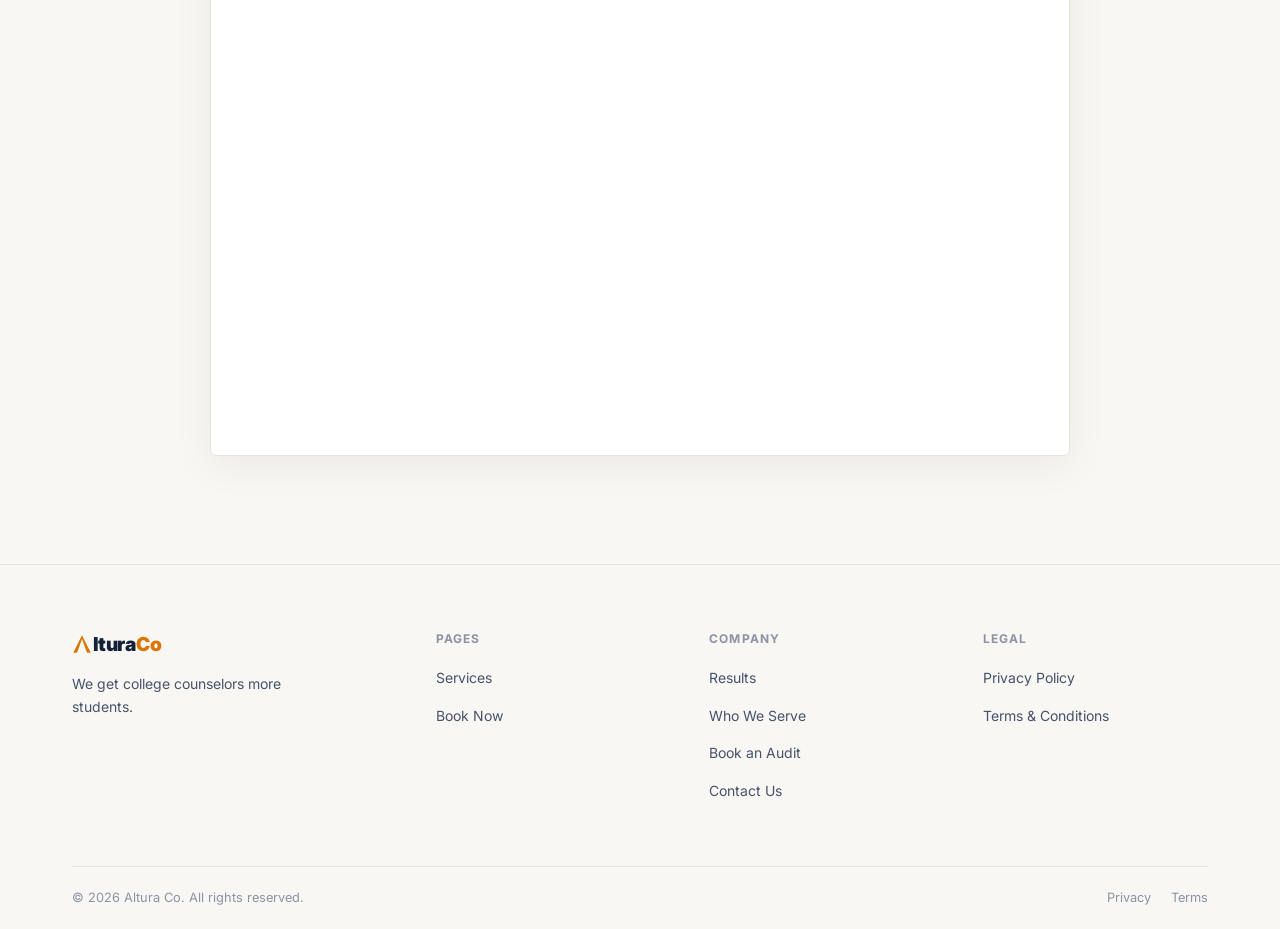
==== commit cbdc61b9: "Embed book.alturaco.us funnel on homepage booking section Replace the homepage Formspree application" ====
--- a/index.html
+++ b/index.html
@@ -376,63 +376,22 @@
     </div>
   </section>
 
-  <!-- CONTACT / APPLICATION -->
+  <!-- CONTACT / BOOKING FUNNEL -->
   <section class="contact-wrap" id="contact">
     <div class="container">
-      <div class="contact-wrap__grid">
-        <div>
-          <span class="squiggle"><svg width="52" height="14" viewBox="0 0 52 14" fill="none" aria-hidden="true"><path d="M2 7 C5.5 2 8.5 12 12 7 C15.5 2 18.5 12 22 7 C25.5 2 28.5 12 32 7 C35.5 2 38.5 12 42 7 C45.5 2 48.5 10 50 7" stroke="#d97706" stroke-width="2.5" stroke-linecap="round"/></svg></span>
-          <span class="kicker">Get Started</span>
-          <h2>Book Your Free Audit.</h2>
-          <p>We&rsquo;ll look at how you get students today and tell you exactly what we&rsquo;d build. No commitment.</p>
-          <div class="guarantee-box">
-            <div class="guarantee-box__icon">&#9889;</div>
-            <div>
-              <h3>Make Your Money Back</h3>
-              <p>Or you don&rsquo;t pay us.</p>
-            </div>
-          </div>
-        </div>
-        <form class="form" action="https://formspree.io/f/xpqeneaq" method="POST">
-          <div class="form__row">
-            <div class="form__group">
-              <label class="form__label" for="fname">First name</label>
-              <input class="form__input" id="fname" name="first_name" type="text" required>
-            </div>
-            <div class="form__group">
-              <label class="form__label" for="lname">Last name</label>
-              <input class="form__input" id="lname" name="last_name" type="text" required>
-            </div>
-          </div>
-          <div class="form__group">
-            <label class="form__label" for="email">Email address</label>
-            <input class="form__input" id="email" name="email" type="email" required>
-          </div>
-          <div class="form__group">
-            <label class="form__label" for="brand">Business name</label>
-            <input class="form__input" id="brand" name="business_name" type="text" required>
-          </div>
-          <div class="form__group">
-            <label class="form__label" for="website">Website URL</label>
-            <input class="form__input" id="website" name="website" type="url">
-          </div>
-          <div class="form__group">
-            <label class="form__label" for="revenue">Monthly revenue</label>
-            <select class="form__select" id="revenue" name="monthly_revenue">
-              <option value="">Select range</option>
-              <option>Under $5k</option>
-              <option>$5k &ndash; $15k</option>
-              <option>$15k &ndash; $40k</option>
-              <option>$40k+</option>
-            </select>
-          </div>
-          <div class="form__group">
-            <label class="form__label" for="message">Anything else?</label>
-            <textarea class="form__textarea" id="message" name="message" placeholder="Tell us about your business, how you currently get new students, or any questions you have..."></textarea>
-          </div>
-          <button type="submit" class="btn btn--primary btn--lg btn--full">Submit Application</button>
-          <p class="form__note">We respond to every application within 24 hours.</p>
-        </form>
+      <div class="booking-head">
+        <span class="squiggle"><svg width="52" height="14" viewBox="0 0 52 14" fill="none" aria-hidden="true"><path d="M2 7 C5.5 2 8.5 12 12 7 C15.5 2 18.5 12 22 7 C25.5 2 28.5 12 32 7 C35.5 2 38.5 12 42 7 C45.5 2 48.5 10 50 7" stroke="#d97706" stroke-width="2.5" stroke-linecap="round"/></svg></span>
+        <span class="kicker">Get Started</span>
+        <h2>Book Your Free Audit.</h2>
+        <p>Pick a time below and lock in your free audit call in under a minute. We&rsquo;ll look at how you get students today and tell you exactly what we&rsquo;d build &mdash; free, no commitment. Having trouble loading it? <a href="https://book.alturaco.us/book" target="_blank" rel="noopener" class="link-blue">Open the booking page in a new tab &#8599;</a></p>
+      </div>
+      <div class="booking-frame">
+        <iframe
+          src="https://book.alturaco.us/book"
+          title="Book a free audit with Altura Co"
+          loading="lazy"
+          allow="payment; microphone; camera; geolocation"
+          referrerpolicy="no-referrer-when-downgrade"></iframe>
       </div>
     </div>
   </section>
--- a/style.css
+++ b/style.css
@@ -988,6 +988,24 @@
 .contact-wrap .guarantee-box h3 { color: var(--text); }
 .contact-wrap .guarantee-box p  { color: var(--text-mid); }
 
+/* Booking funnel embed */
+.booking-head { text-align: center; max-width: 640px; margin: 0 auto 40px; }
+.booking-head .kicker { margin-bottom: 10px; }
+.booking-head h2 { margin-bottom: 14px; }
+.booking-head p { color: var(--text-mid); }
+.booking-frame {
+  width: 100%;
+  max-width: 860px;
+  margin: 0 auto;
+  border: 1px solid var(--border);
+  border-radius: var(--r);
+  overflow: hidden;
+  background: #fff;
+  box-shadow: 0 10px 40px rgba(0,0,0,.06);
+}
+.booking-frame iframe { display: block; width: 100%; height: 1150px; border: 0; }
+@media (max-width: 768px) { .booking-frame iframe { height: 1500px; } }
+
 /* ── Hero: dark ──────────────────────────────────────────────── */
 .hero { background: var(--dark); }
 .hero::after { background: linear-gradient(90deg, transparent, var(--dborder-mid), transparent); }
